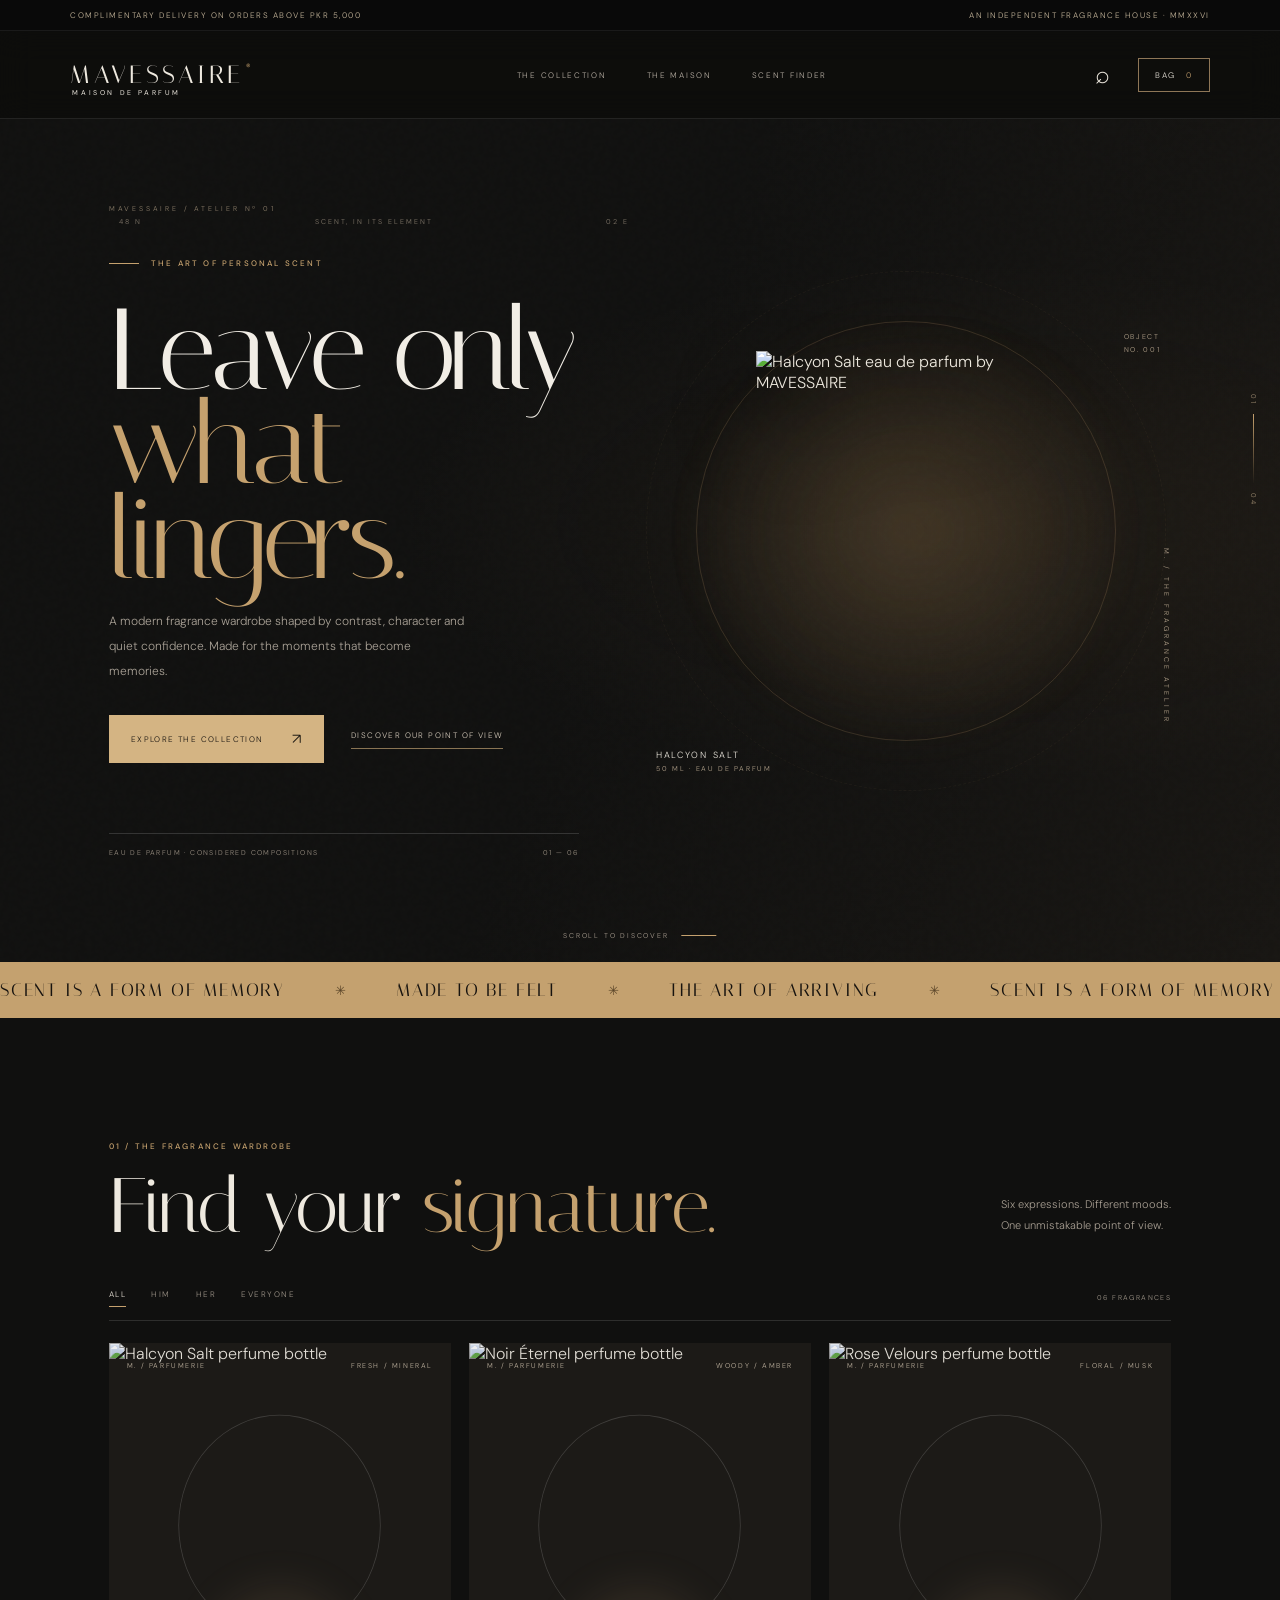
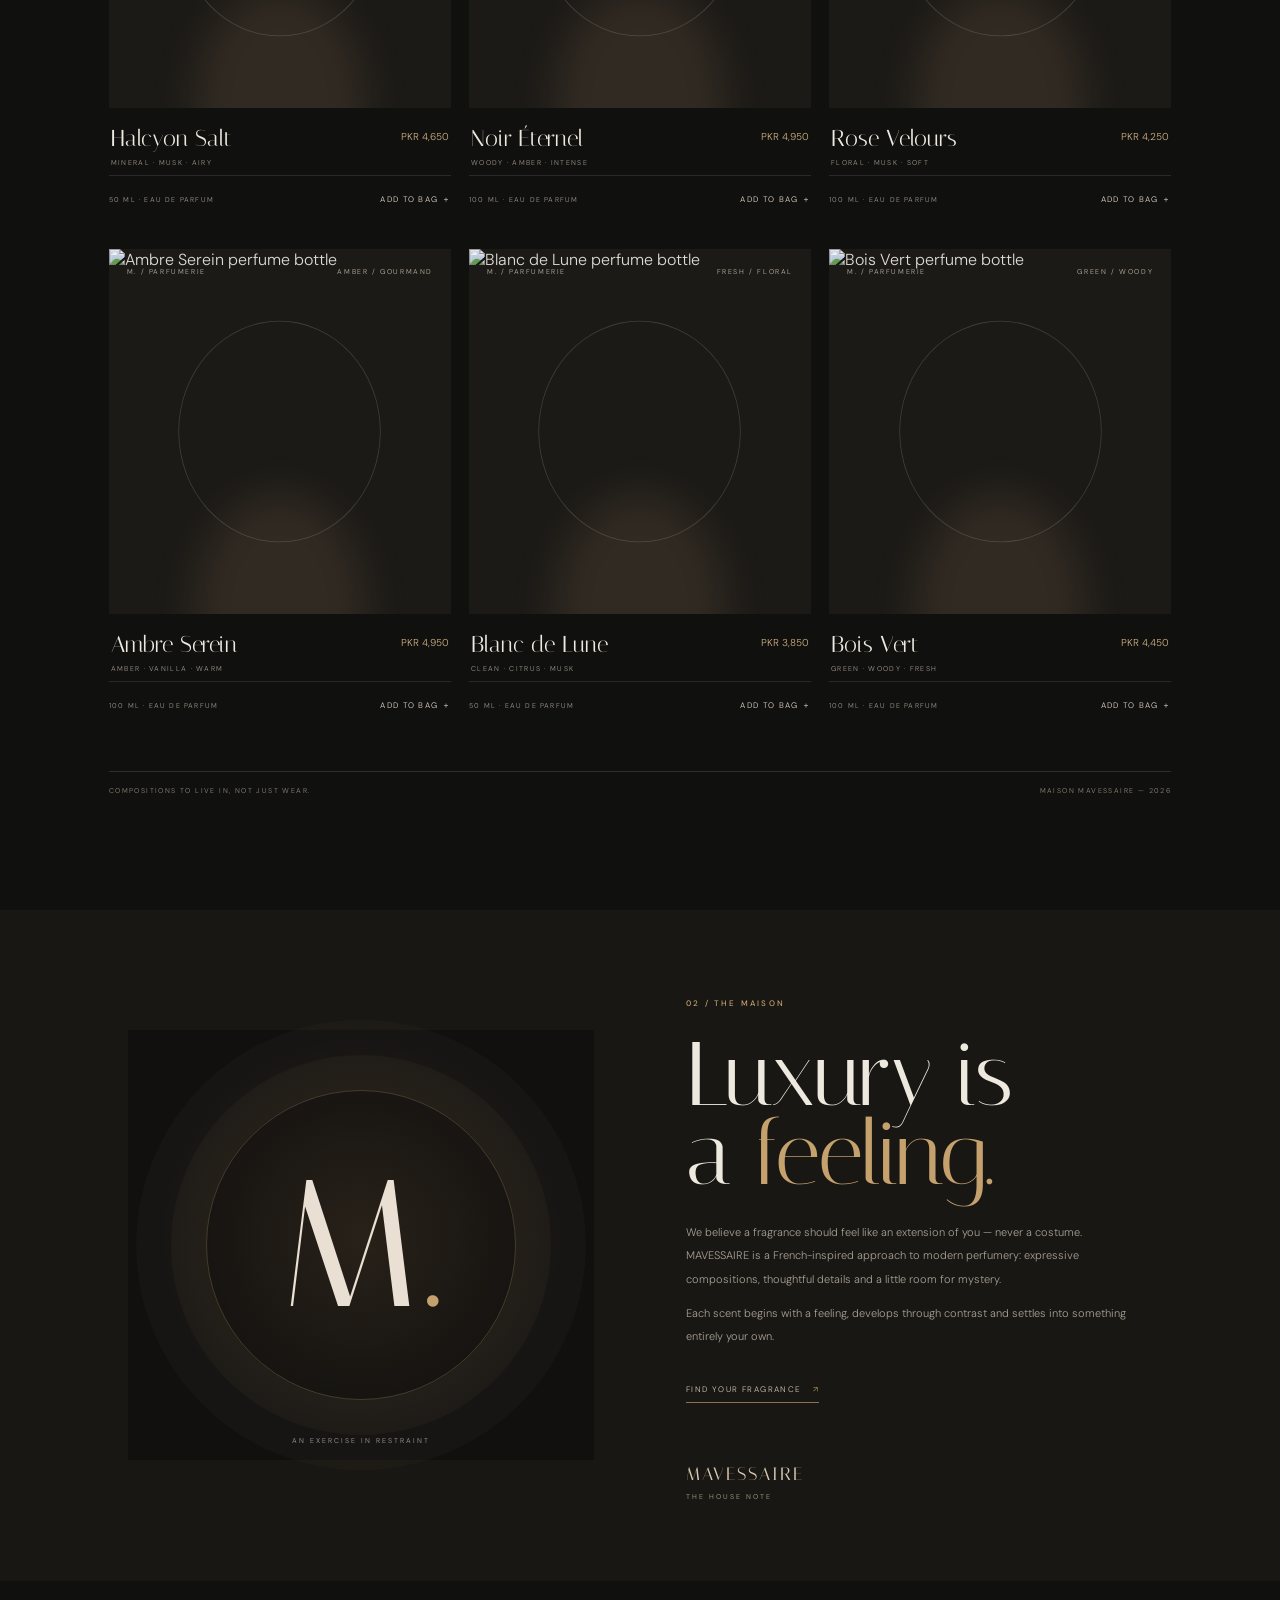
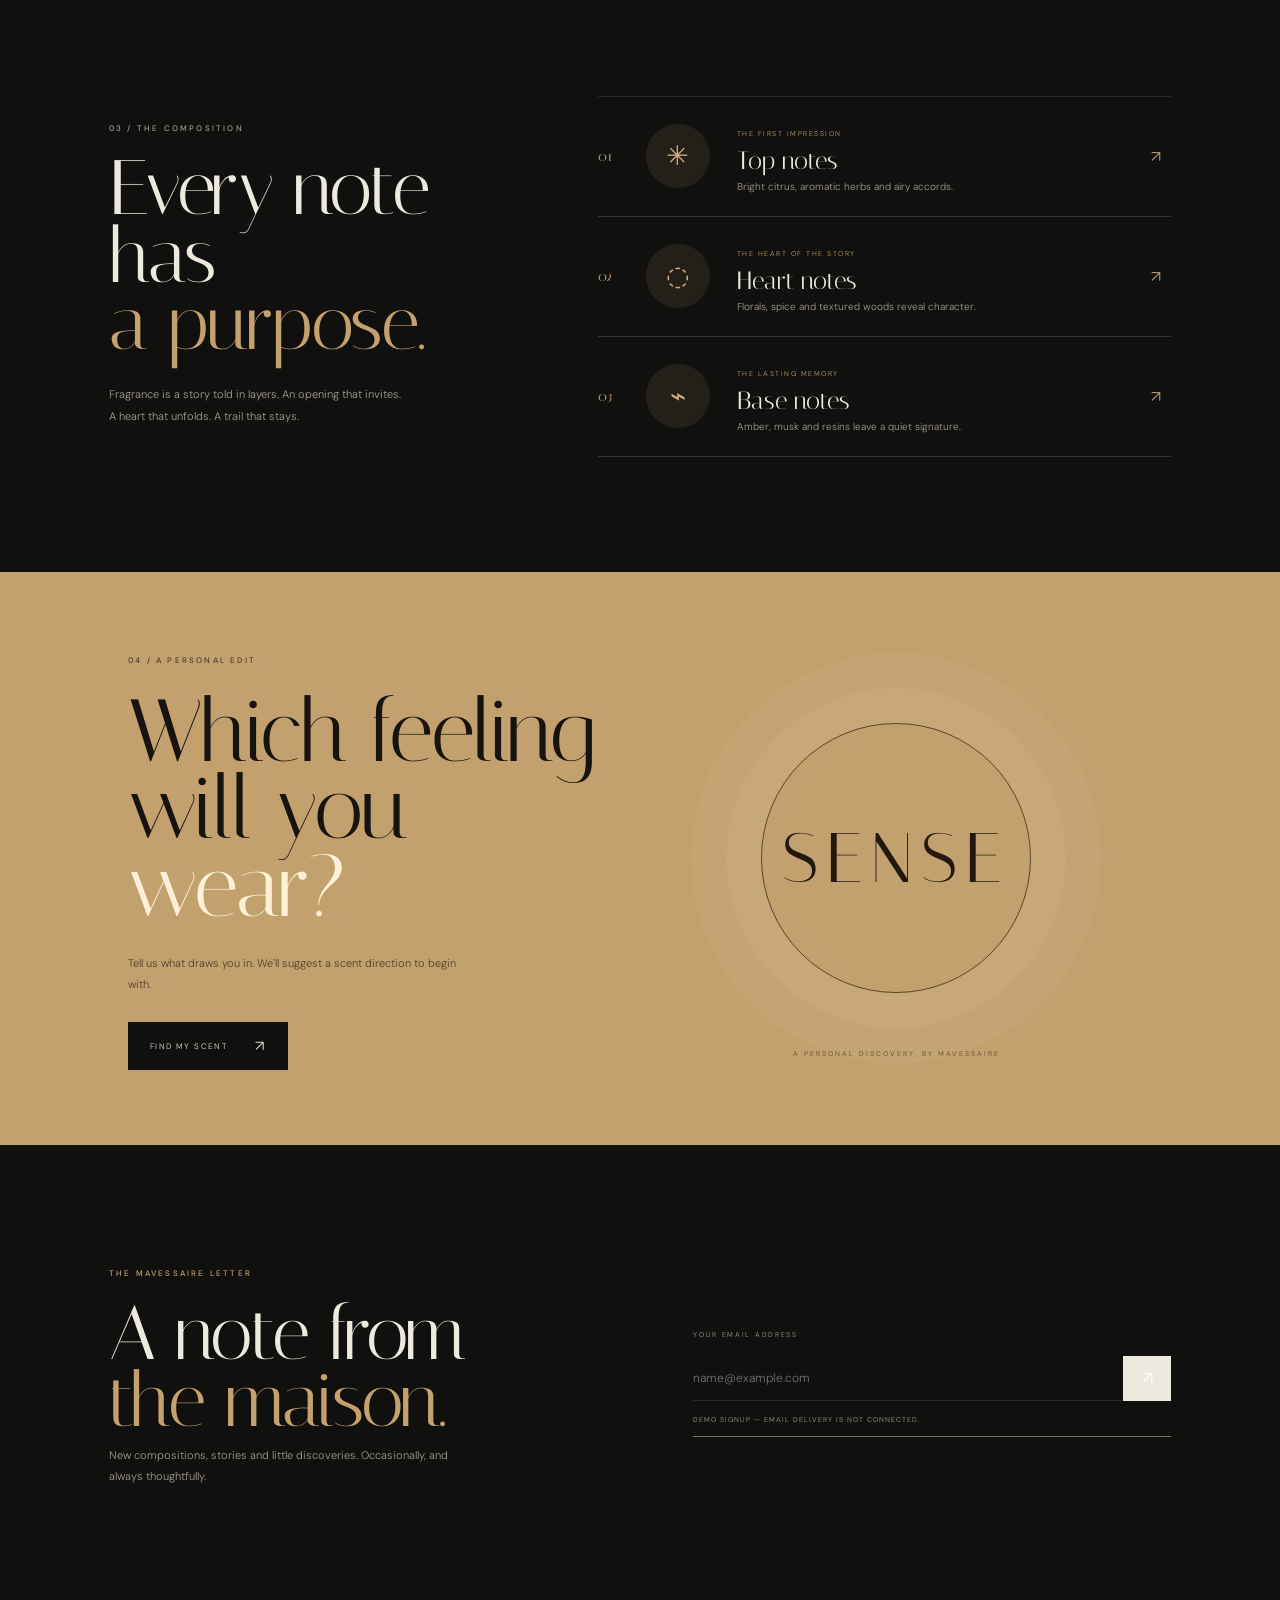
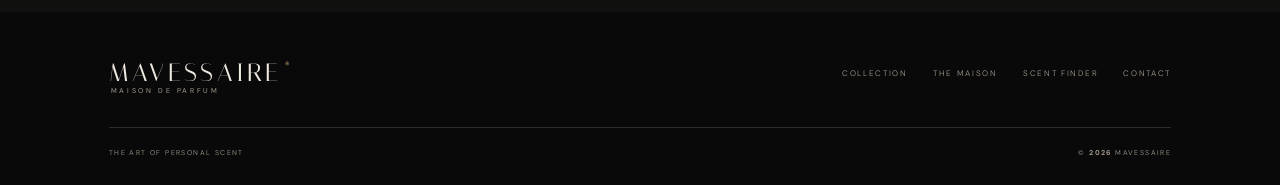
==== index.html @ c0b9ac4f "Add cinematic experience markers and scroll progress" ====
<!doctype html>
<html lang="en">
<head>
<meta charset="utf-8"><meta name="viewport" content="width=device-width,initial-scale=1">
<meta name="theme-color" content="#1c1b18"><meta name="description" content="MAVESSAIRE — an independent fragrance house. Discover a considered wardrobe of modern scents.">
<title>MAVESSAIRE — The Fragrance Atelier</title>
<link rel="preconnect" href="https://fonts.googleapis.com"><link rel="preconnect" href="https://fonts.gstatic.com" crossorigin>
<link href="https://fonts.googleapis.com/css2?family=DM+Sans:wght@300;400;500;600&family=Italiana&display=swap" rel="stylesheet">
<link rel="stylesheet" href="styles.css?v=9">
</head>
<body>
<div class="scroll-progress" id="scrollProgress"></div>
<div class="experience-rail" aria-hidden="true"><span>01</span><i></i><span>04</span></div>
<div class="announcement"><span>COMPLIMENTARY DELIVERY ON ORDERS ABOVE PKR 5,000</span><span>AN INDEPENDENT FRAGRANCE HOUSE · MMXXVI</span></div>
<header class="site-header" id="header">
<a class="brand" href="#home" aria-label="MAVESSAIRE home">MAVESSAIRE<span>®</span><small>MAISON DE PARFUM</small></a>
<nav class="main-nav" id="mainNav"><a href="#collection">THE COLLECTION</a><a href="#maison">THE MAISON</a><a href="#discovery">SCENT FINDER</a></nav>
<div class="header-actions"><button class="search-trigger" id="searchOpen" aria-label="Search">⌕</button><button class="bag-trigger" id="bagOpen">BAG <span id="bagCount">0</span></button><button class="mobile-menu" id="menuOpen" aria-label="Open menu">☰</button></div>
</header>
<main id="home">
<section class="hero">
<div class="hero-copy"><p class="hero-edition">MAVESSAIRE / ATELIER Nº 01</p>
<p class="kicker"><span class="kicker-line"></span> THE ART OF PERSONAL SCENT</p>
<h1>Leave only<br><em>what lingers.</em></h1>
<p class="hero-description">A modern fragrance wardrobe shaped by contrast, character and quiet confidence. Made for the moments that become memories.</p>
<div class="hero-ctas"><a class="button button-dark" href="#collection">EXPLORE THE COLLECTION <span>↗</span></a><a class="under-link" href="#maison">DISCOVER OUR POINT OF VIEW</a></div>
<div class="hero-coordinates"><span>48 N</span><span>SCENT, IN ITS ELEMENT</span><span>02 E</span></div><div class="hero-bottom"><span>EAU DE PARFUM · CONSIDERED COMPOSITIONS</span><span>01 — 06</span></div>
</div>
<div class="hero-stage" id="heroStage"><div class="hero-image-wash" aria-hidden="true"></div>
<div class="stage-circle circle-one"></div><div class="stage-circle circle-two"></div>
<div class="stage-note note-top">OBJECT<br>NO. 001</div>
<div class="hero-bottle"><img src="https://d2ol7oe51mr4n9.cloudfront.net/user_3M9iDY2BkTAJlFthKhaRFVF1B1y/5a08cad1-ef99-45c6-a795-24063fd9ad96.png" alt="Halcyon Salt eau de parfum by MAVESSAIRE" fetchpriority="high"></div>
<div class="stage-note note-bottom"><span>HALCYON SALT</span><span>50 ML · EAU DE PARFUM</span></div>
<div class="stage-index">M. / THE FRAGRANCE ATELIER</div>
</div>
<div class="hero-scroll"><span>SCROLL TO DISCOVER</span><i></i></div>
</section>
<section class="ticker" aria-label="Brand philosophy"><div class="ticker-track"><span>SCENT IS A FORM OF MEMORY</span><b>✳</b><span>MADE TO BE FELT</span><b>✳</b><span>THE ART OF ARRIVING</span><b>✳</b><span>SCENT IS A FORM OF MEMORY</span><b>✳</b><span>MADE TO BE FELT</span><b>✳</b><span>THE ART OF ARRIVING</span><b>✳</b></div></section>
<section class="collection section-wrap" id="collection">
<div class="section-heading reveal"><div><p class="eyebrow">01 / THE FRAGRANCE WARDROBE</p><h2>Find your <em>signature.</em></h2></div><p>Six expressions. Different moods.<br>One unmistakable point of view.</p></div>
<div class="collection-toolbar reveal"><div class="filters" role="group" aria-label="Filter fragrances"><button class="filter active" data-filter="all">ALL</button><button class="filter" data-filter="men">HIM</button><button class="filter" data-filter="women">HER</button><button class="filter" data-filter="unisex">EVERYONE</button></div><span id="resultCount">06 FRAGRANCES</span></div>
<div class="product-grid" id="products" aria-live="polite"></div>
<div class="collection-foot"><span>COMPOSITIONS TO LIVE IN, NOT JUST WEAR.</span><span>MAISON MAVESSAIRE — 2026</span></div>
</section>
<section class="maison" id="maison">
<div class="maison-visual reveal"><div class="maison-orbit"></div><div class="maison-monogram">M<span>.</span></div><div class="maison-caption">AN EXERCISE IN RESTRAINT</div></div>
<div class="maison-copy reveal"><p class="eyebrow">02 / THE MAISON</p><h2>Luxury is<br>a <em>feeling.</em></h2><p>We believe a fragrance should feel like an extension of you — never a costume. MAVESSAIRE is a French-inspired approach to modern perfumery: expressive compositions, thoughtful details and a little room for mystery.</p><p>Each scent begins with a feeling, develops through contrast and settles into something entirely your own.</p><a class="under-link light-link" href="#discovery">FIND YOUR FRAGRANCE <span>↗</span></a><div class="signature">MAVESSAIRE <small>THE HOUSE NOTE</small></div></div>
</section>
<section class="notes-section section-wrap">
<div class="notes-intro reveal"><p class="eyebrow">03 / THE COMPOSITION</p><h2>Every note has<br><em>a purpose.</em></h2><p>Fragrance is a story told in layers. An opening that invites. A heart that unfolds. A trail that stays.</p></div>
<div class="note-stack">
<article class="note-row reveal"><span class="note-number">01</span><div class="note-art note-art-top">✳</div><div><small>THE FIRST IMPRESSION</small><h3>Top notes</h3><p>Bright citrus, aromatic herbs and airy accords.</p></div><span class="note-arrow">↗</span></article>
<article class="note-row reveal"><span class="note-number">02</span><div class="note-art note-art-mid">◌</div><div><small>THE HEART OF THE STORY</small><h3>Heart notes</h3><p>Florals, spice and textured woods reveal character.</p></div><span class="note-arrow">↗</span></article>
<article class="note-row reveal"><span class="note-number">03</span><div class="note-art note-art-base">⌁</div><div><small>THE LASTING MEMORY</small><h3>Base notes</h3><p>Amber, musk and resins leave a quiet signature.</p></div><span class="note-arrow">↗</span></article>
</div>
</section>
<section class="discovery" id="discovery"><div class="discovery-inner reveal"><p class="eyebrow">04 / A PERSONAL EDIT</p><h2>Which feeling<br>will you <em>wear?</em></h2><p>Tell us what draws you in. We'll suggest a scent direction to begin with.</p><button class="button button-light" id="startQuiz">FIND MY SCENT <span>↗</span></button></div><div class="discovery-side"><span class="disc-word">SENSE</span><div class="disc-ring"></div><span class="disc-caption">A PERSONAL DISCOVERY, BY MAVESSAIRE</span></div></section>
<section class="newsletter section-wrap"><div><p class="eyebrow">THE MAVESSAIRE LETTER</p><h2>A note from<br><em>the maison.</em></h2><p>New compositions, stories and little discoveries. Occasionally, and always thoughtfully.</p></div><form id="newsletterForm" class="newsletter-form"><label for="newsletterEmail">YOUR EMAIL ADDRESS</label><div class="newsletter-input"><input id="newsletterEmail" type="email" placeholder="name@example.com" required><button type="submit" aria-label="Subscribe">↗</button></div><small>DEMO SIGNUP — EMAIL DELIVERY IS NOT CONNECTED.</small></form></section>
</main>
<footer class="footer"><a class="brand footer-brand" href="#home">MAVESSAIRE<span>®</span><small>MAISON DE PARFUM</small></a><div class="footer-links"><a href="#collection">COLLECTION</a><a href="#maison">THE MAISON</a><a href="#discovery">SCENT FINDER</a><a href="mailto:bonjour@mavessaire.com">CONTACT</a></div><div class="footer-meta"><span>THE ART OF PERSONAL SCENT</span><span>© <b id="year"></b> MAVESSAIRE</span></div></footer>
<div class="overlay" id="overlay"></div>
<aside class="cart-drawer" id="cartDrawer" aria-label="Shopping bag" aria-hidden="true"><div class="drawer-head"><div><p class="eyebrow">YOUR SELECTION</p><h2>Your bag <span id="drawerCount">0</span></h2></div><button class="close-btn" id="bagClose" aria-label="Close bag">×</button></div><div class="cart-items" id="cartItems"></div><div class="drawer-bottom"><p id="shippingMessage">Complimentary delivery above PKR 5,000</p><div class="subtotal"><span>SUBTOTAL</span><strong id="cartSubtotal">PKR 0</strong></div><div class="subtotal shipping-row"><span>DELIVERY</span><strong id="cartShipping">—</strong></div><button class="button button-dark full-button" id="checkoutOpen">CONTINUE TO CHECKOUT <span>↗</span></button><small>DEMO STOREFRONT · NO PAYMENT IS PROCESSED</small></div></aside>
<div class="modal" id="checkoutModal" role="dialog" aria-modal="true" aria-labelledby="checkoutTitle"><div class="modal-card checkout-card"><button class="close-btn modal-x" id="checkoutClose" aria-label="Close checkout">×</button><p class="eyebrow">THE FINAL DETAIL</p><h2 id="checkoutTitle">Make it <em>yours.</em></h2><form id="checkoutForm"><div class="form-grid"><label>FULL NAME<input name="name" autocomplete="name" required placeholder="Your full name"></label><label>PHONE NUMBER<input name="phone" autocomplete="tel" required type="tel" placeholder="03XX XXXXXXX"></label><label class="wide">EMAIL ADDRESS<input name="email" autocomplete="email" type="email" placeholder="you@example.com"></label><label class="wide">DELIVERY ADDRESS<textarea name="address" autocomplete="street-address" required placeholder="House, street, area and city"></textarea></label></div><p class="eyebrow payment-heading">PAYMENT METHOD</p><label class="payment-choice"><input type="radio" name="payment" value="Cash on Delivery" checked><span><b>Cash on Delivery</b><small>Pay when your order arrives.</small></span></label><label class="payment-choice"><input type="radio" name="payment" value="Bank Transfer"><span><b>Bank Transfer</b><small>Bank instructions will be provided by the store owner.</small></span></label><div class="checkout-summary"><span>ORDER TOTAL · INCLUDING DELIVERY</span><strong id="checkoutTotal">PKR 0</strong></div><button class="button button-dark full-button" type="submit">PLACE DEMO ORDER <span>↗</span></button><small class="demo-warning">DEMO ONLY: this order is saved in this browser. It is not sent to MAVESSAIRE and no payment is collected.</small></form></div></div>
<div class="modal" id="productModal" role="dialog" aria-modal="true" aria-labelledby="productModalTitle"><div class="modal-card product-modal-card"><button class="close-btn modal-x" id="productClose" aria-label="Close product">×</button><div id="productDetail"></div></div></div>
<div class="modal" id="quizModal" role="dialog" aria-modal="true"><div class="modal-card quiz-card" id="quizContent"></div></div>
<div class="modal search-modal" id="searchModal" role="dialog" aria-modal="true" aria-label="Search fragrances"><div class="modal-card search-card"><button class="close-btn modal-x" id="searchClose" aria-label="Close search">×</button><p class="eyebrow">THE FRAGRANCE INDEX</p><h2>Find a <em>note.</em></h2><input id="searchInput" type="search" placeholder="Try amber, rose, musk..." autocomplete="off"><div id="searchResults"></div></div></div>
<div class="toast" id="toast" role="status" aria-live="polite"></div>
<script src="app.js?v=9" defer></script>
</body></html>
---- styles.css ----
*{box-sizing:border-box}html{scroll-behavior:smooth;scroll-padding-top:100px}body{margin:0;background:#f2eee6;color:#24221e;font-family:'DM Sans',sans-serif;font-weight:300;overflow-x:hidden}body.locked{overflow:hidden}a{color:inherit;text-decoration:none}button,input,textarea{font:inherit}button{cursor:pointer;color:inherit}::selection{background:#b18a5c;color:#fff}:root{--paper:#f2eee6;--paper2:#e8e1d5;--ink:#24221e;--muted:#817a70;--gold:#a47d50;--gold-light:#c3a77f;--line:#29251f20;--dark:#1c1b18;--serif:'Italiana',Georgia,serif;--sans:'DM Sans',sans-serif;--ease:cubic-bezier(.2,.75,.25,1)}.announcement{height:31px;background:#24221e;color:#e8dfd0;display:flex;align-items:center;justify-content:space-between;padding:0 5.5%;font-size:8px;letter-spacing:1.5px}.site-header{height:88px;padding:0 5.5%;display:flex;align-items:center;justify-content:space-between;border-bottom:1px solid var(--line);position:sticky;top:0;z-index:40;background:#f2eee6eb;backdrop-filter:blur(16px);transition:height .35s}.site-header.scrolled{height:70px}.brand{font:25px var(--serif);letter-spacing:3.3px;display:flex;align-items:flex-start;position:relative}.brand>span{font:9px var(--sans);margin:1px 0 0 3px;color:var(--gold)}.brand small{position:absolute;left:2px;top:28px;font:7px var(--sans);letter-spacing:2.6px;color:#82796c}.main-nav{display:flex;gap:40px}.main-nav a,.footer-links a{font-size:8px;letter-spacing:1.7px;color:#625c53;transition:color .25s}.main-nav a:hover,.footer-links a:hover{color:var(--gold)}.header-actions{display:flex;align-items:center;gap:22px}.search-trigger,.mobile-menu{border:0;background:none;font-size:25px}.bag-trigger{border:1px solid #8f795d;background:transparent;padding:11px 16px;font-size:8px;letter-spacing:1.5px}.bag-trigger span{color:var(--gold);margin-left:7px}.mobile-menu{display:none}.hero{min-height:690px;display:grid;grid-template-columns:1fr 1fr;align-items:center;padding:55px 8.5% 75px;position:relative;overflow:hidden}.hero-copy{position:relative;z-index:2;padding:30px 0}.kicker,.eyebrow{font-size:8px;letter-spacing:2.2px;color:var(--gold);font-weight:500}.kicker{display:flex;align-items:center;gap:12px}.kicker-line{width:30px;height:1px;background:var(--gold)}.hero h1,.section-heading h2,.maison-copy h2,.notes-intro h2,.discovery h2,.newsletter h2{font:clamp(68px,8vw,112px)/.88 var(--serif);font-weight:400;letter-spacing:-2px;margin:35px 0 23px}.hero h1 em,.section-heading h2 em,.maison-copy h2 em,.notes-intro h2 em,.discovery h2 em,.newsletter h2 em,.checkout-card h2 em,.product-modal-card h2 em,.quiz-card h2 em,.search-card h2 em{font-style:normal;color:var(--gold)}.hero-description{max-width:390px;color:#777066;font-size:12px;line-height:2.05}.hero-ctas{display:flex;align-items:center;gap:27px;flex-wrap:wrap;margin-top:32px}.button{height:48px;padding:0 21px;display:inline-flex;align-items:center;justify-content:center;gap:28px;font-size:8px;letter-spacing:1.4px;border:1px solid transparent;transition:transform .35s var(--ease),background .35s,color .35s}.button:hover{transform:translateY(-3px)}.button span{font-size:15px}.button-dark{background:var(--ink);color:#f4eee4}.button-dark:hover{background:var(--gold);color:#1e1b17}.button-light{background:#e9ddc8;color:#201c17}.under-link{font-size:8px;letter-spacing:1.4px;border-bottom:1px solid #9e8c73;padding-bottom:8px}.under-link span{color:var(--gold);margin-left:8px}.hero-bottom{display:flex;justify-content:space-between;max-width:470px;border-top:1px solid var(--line);padding-top:14px;margin-top:70px;color:#8c8478;font-size:7px;letter-spacing:1.4px}.hero-stage{height:560px;position:relative;display:grid;place-items:center;isolation:isolate}.stage-circle{position:absolute;border:1px solid #a88c6828;border-radius:50%;aspect-ratio:1}.circle-one{width:420px;animation:rotate 48s linear infinite}.circle-two{width:520px;border-style:dashed;opacity:.45;animation:rotate 70s linear infinite reverse}.hero-stage:before{content:"";position:absolute;width:400px;height:400px;border-radius:50%;background:radial-gradient(circle,#c4a47a36,transparent 69%);filter:blur(14px)}.hero-bottle{height:360px;width:min(76%,300px);position:relative;z-index:2;display:grid;place-items:center;animation:float 6s ease-in-out infinite}.hero-bottle img{height:100%;width:100%;object-fit:contain;filter:drop-shadow(0 28px 28px #4b3c2b30);transition:transform 1s var(--ease)}.hero-stage:hover .hero-bottle img{transform:translateY(-9px) scale(1.025)}.stage-note{position:absolute;z-index:3;font-size:7px;letter-spacing:1.7px;line-height:1.8;color:#776d60}.note-top{right:2%;top:15%}.note-bottom{left:3%;bottom:7%;display:flex;flex-direction:column}.note-bottom span:first-child{color:var(--ink);font-size:9px}.stage-index{position:absolute;right:0;bottom:16%;writing-mode:vertical-rl;font-size:7px;letter-spacing:2px;color:#9a8c79}.hero-scroll{position:absolute;bottom:22px;left:50%;transform:translateX(-50%);display:flex;align-items:center;gap:13px;color:#82796e;font-size:7px;letter-spacing:1.8px}.hero-scroll i{width:35px;height:1px;background:var(--gold);animation:scrollPulse 1.8s ease-in-out infinite}.ticker{background:#dcd3c5;overflow:hidden;white-space:nowrap;padding:17px 0}.ticker-track{display:flex;align-items:center;justify-content:space-around;gap:50px;min-width:max-content;animation:ticker 32s linear infinite}.ticker span{font:18px var(--serif);letter-spacing:1.8px;color:#554d42}.ticker b{font-size:13px;color:var(--gold);font-weight:400}.section-wrap{padding:115px 8.5%}.section-heading{display:flex;justify-content:space-between;align-items:end;gap:25px}.section-heading h2,.notes-intro h2,.newsletter h2{font-size:clamp(48px,6vw,78px);margin:22px 0 0}.section-heading>p{font-size:11px;line-height:1.9;color:var(--muted);margin-bottom:5px}.collection-toolbar{display:flex;align-items:center;justify-content:space-between;margin:48px 0 22px;padding-bottom:13px;border-bottom:1px solid var(--line)}.filters{display:flex;gap:25px}.filter{border:0;background:none;padding:0 0 7px;font-size:8px;letter-spacing:1.5px;color:#8a8175;border-bottom:1px solid transparent}.filter.active{color:var(--ink);border-color:var(--gold)}#resultCount{font-size:7px;letter-spacing:1.4px;color:#8a8175}.product-grid{display:grid;grid-template-columns:repeat(3,minmax(0,1fr));gap:36px 18px}.product-card{min-width:0;position:relative}.product-art{height:365px;position:relative;display:grid;place-items:center;overflow:hidden;background:#e7e0d4;cursor:pointer}.product-art:before{content:"";position:absolute;inset:12% 13%;border:1px solid #ffffff75;border-radius:50%;transform:scale(.8);transition:transform .9s var(--ease)}.product-card:hover .product-art:before{transform:scale(1.1)}.product-art:after{content:"";position:absolute;width:170px;height:230px;bottom:-110px;border-radius:50%;background:#8e77571c;filter:blur(20px)}.product-label,.product-tag{position:absolute;z-index:2;top:18px;font-size:7px;letter-spacing:1.6px;color:#7c7265}.product-label{left:18px}.product-tag{right:18px;color:var(--gold)}.bottle-illustration{height:205px;width:130px;position:relative;z-index:1;border:1px solid #ffffffb5;border-radius:17px 17px 24px 24px;background:linear-gradient(90deg,#ffffff55,#ffffff08 18%,#ffffff88 47%,#ffffff20 72%,#ffffff77),var(--liquid,#c6a88b);box-shadow:inset 0 0 14px #ffffffa8,0 23px 30px #62513c25;transition:transform .8s var(--ease)}.product-card:hover .bottle-illustration{transform:translateY(-9px) rotate(-2deg)}.bottle-illustration:before{content:"";position:absolute;left:35px;top:-65px;width:58px;height:66px;border:1px solid #ffffffa6;border-radius:7px 7px 2px 2px;background:linear-gradient(90deg,#b7a48a,#f7f0df 35%,#8b7558 60%,#e8d5b5);box-shadow:inset 0 0 7px #fff}.bottle-illustration:after{content:"MAVESSAIRE";white-space:pre;position:absolute;left:12px;right:12px;top:75px;height:70px;display:grid;place-items:center;text-align:center;padding-top:10px;background:#f2eee6;color:#29241e;font:10px var(--serif);letter-spacing:1px;box-shadow:0 2px 8px #4a40321a}.tone-amber{--liquid:#b98d58}.tone-rose{--liquid:#cda59b}.tone-noir{--liquid:#71635a}.tone-clear{--liquid:#c5c0b2}.tone-green{--liquid:#9ba18a}.tone-violet{--liquid:#a59aaa}.product-info{display:flex;justify-content:space-between;gap:12px;padding:17px 2px 8px;cursor:pointer}.product-info h3{font:23px var(--serif);margin:0 0 6px}.product-info p{font-size:7px;letter-spacing:1.3px;color:#8b8276;margin:0}.product-price{font-size:10px;white-space:nowrap;padding-top:5px}.product-actions{display:flex;align-items:center;justify-content:space-between;border-top:1px solid var(--line);padding-top:10px}.product-actions small{font-size:7px;letter-spacing:1.2px;color:#8a8175}.add-button{border:0;background:none;padding:8px 0;font-size:8px;letter-spacing:1.3px;color:#5e503e}.add-button:hover{color:var(--gold)}.collection-foot{display:flex;justify-content:space-between;margin-top:52px;padding-top:14px;border-top:1px solid var(--line);font-size:7px;letter-spacing:1.4px;color:#8b8276}.maison{background:#22211d;color:#f0eade;display:grid;grid-template-columns:1fr 1fr;min-height:620px;padding:80px 10%;gap:9%;align-items:center;overflow:hidden}.maison-visual{height:430px;position:relative;display:grid;place-items:center;background:radial-gradient(ellipse,#7b654433,transparent 62%)}.maison-orbit{width:310px;height:310px;border:1px solid #c3a77f65;border-radius:50%;box-shadow:0 0 0 35px #c3a77f0a,0 0 0 70px #c3a77f08;animation:rotate 55s linear infinite}.maison-monogram{position:absolute;font:180px var(--serif);color:#e9dfce}.maison-monogram span{color:var(--gold-light)}.maison-caption{position:absolute;bottom:15px;font-size:7px;letter-spacing:2px;color:#a99d8b}.maison-copy h2{font-size:clamp(60px,7vw,92px);margin:28px 0}.maison-copy>p:not(.eyebrow){font-size:11px;line-height:2.1;color:#b9b1a4;max-width:440px}.light-link{display:inline-block;color:#e8dfd0;margin-top:25px;border-color:#8f7858}.signature{margin-top:60px;font:18px var(--serif);letter-spacing:2px;color:#d6c6ad}.signature small{display:block;font:7px var(--sans);letter-spacing:2px;color:#998d7b;margin-top:7px}.notes-section{display:grid;grid-template-columns:.8fr 1.2fr;gap:10%;align-items:center}.notes-intro>p:last-child{max-width:300px;color:var(--muted);font-size:11px;line-height:2;margin-top:25px}.note-stack{border-top:1px solid var(--line)}.note-row{display:grid;grid-template-columns:32px 75px 1fr 20px;align-items:center;gap:16px;padding:23px 0;border-bottom:1px solid var(--line)}.note-number{font:14px var(--serif);color:var(--gold)}.note-art{width:64px;height:64px;border-radius:50%;display:grid;place-items:center;font:27px var(--serif);background:#e6ddd0;color:#9a7952}.note-art-mid{background:#e2d9d2;color:#8b7064}.note-art-base{background:#dcd8cb;color:#77735b}.note-row small{font-size:7px;letter-spacing:1.5px;color:#9b8a72}.note-row h3{font:25px var(--serif);margin:5px 0}.note-row p{font-size:10px;color:var(--muted);margin:0}.note-arrow{color:var(--gold)}.discovery{min-height:490px;background:#a58a6b;color:#f5eee3;display:grid;grid-template-columns:1fr 1fr;padding:75px 10%;overflow:hidden}.discovery-inner{align-self:center;position:relative;z-index:2}.discovery .eyebrow{color:#f0ddbd}.discovery h2{font-size:clamp(60px,7vw,88px);margin:28px 0}.discovery h2 em{color:#e7d5b8}.discovery-inner>p:not(.eyebrow){font-size:11px;color:#f0e5d5;line-height:1.9;max-width:330px;margin-bottom:27px}.discovery-side{position:relative;display:grid;place-items:center;min-height:340px}.disc-ring{width:270px;height:270px;border:1px solid #f4e7d0a1;border-radius:50%;box-shadow:0 0 0 35px #f4e7d00c,0 0 0 70px #f4e7d00a;animation:rotate 45s linear infinite}.disc-word{position:absolute;font:70px var(--serif);letter-spacing:8px;color:#f5ead9}.disc-caption{position:absolute;bottom:12px;font-size:7px;letter-spacing:2px;color:#f0e0c9}.newsletter{display:grid;grid-template-columns:1fr 1fr;gap:10%;align-items:center}.newsletter h2{font-size:clamp(52px,6vw,76px)}.newsletter>div>p:last-child{max-width:360px;color:var(--muted);font-size:11px;line-height:1.9}.newsletter-form{border-bottom:1px solid #82735e;padding-bottom:12px}.newsletter-form label{font-size:7px;letter-spacing:1.7px;color:#887d6e}.newsletter-input{display:flex;margin-top:14px}.newsletter-input input{flex:1;min-width:0;border:0;border-bottom:1px solid var(--line);background:transparent;padding:14px 0;outline:none;font-size:12px}.newsletter-input button{width:48px;border:0;background:var(--ink);color:#fff;font-size:18px}.newsletter-form>small{display:block;margin-top:14px;font-size:7px;letter-spacing:1px;color:#9b9184}.footer{background:#22211d;color:#e8dfd0;padding:46px 8.5% 28px;display:grid;grid-template-columns:1fr 1fr;gap:40px}.footer-brand{color:#f1e8d9}.footer-links{display:flex;justify-content:flex-end;gap:25px;align-items:center;flex-wrap:wrap}.footer-links a{color:#c4b9a8}.footer-meta{grid-column:1/-1;display:flex;justify-content:space-between;border-top:1px solid #ffffff24;padding-top:20px;font-size:7px;letter-spacing:1.4px;color:#a69a88}.overlay{position:fixed;inset:0;background:#1a1712a8;z-index:70;opacity:0;visibility:hidden;transition:.35s}.overlay.open{opacity:1;visibility:visible}.cart-drawer{position:fixed;z-index:71;right:0;top:0;height:100dvh;width:min(460px,100%);background:var(--paper);transform:translateX(102%);transition:transform .55s var(--ease);padding:35px;display:flex;flex-direction:column}.cart-drawer.open{transform:translateX(0)}.drawer-head{display:flex;justify-content:space-between;align-items:center;border-bottom:1px solid var(--line);padding-bottom:22px}.drawer-head h2{font:32px var(--serif);margin:7px 0}.drawer-head h2 span{font:10px var(--sans);color:var(--gold)}.close-btn{border:0;background:none;font-size:29px;color:var(--ink)}.cart-items{flex:1;overflow:auto}.empty-cart{padding:55px 0;text-align:center;font:24px var(--serif);color:#8a8073}.cart-line{display:grid;grid-template-columns:72px 1fr auto;gap:15px;padding:18px 0;border-bottom:1px solid var(--line)}.cart-mini-art{height:82px;background:#e4dbce;display:grid;place-items:center}.cart-mini-art .bottle-illustration{transform:scale(.35);transform-origin:center}.cart-line h4{font:19px var(--serif);margin:3px 0 5px}.cart-line p{font-size:8px;color:var(--muted);margin:0}.quantity{display:flex;align-items:center;gap:12px;margin-top:12px;font-size:10px}.quantity button{border:1px solid var(--line);background:none;width:22px;height:22px}.remove-line{border:0;background:none;color:#927c60;font-size:7px;letter-spacing:1px;align-self:start}.drawer-bottom{border-top:1px solid var(--line);padding-top:17px}.drawer-bottom>p{font-size:9px;color:#877967}.subtotal{display:flex;justify-content:space-between;margin:15px 0;font-size:9px;letter-spacing:1px}.subtotal strong{font-size:12px}.shipping-row{color:#81796e}.full-button{width:100%;margin:14px 0}.drawer-bottom>small{font-size:7px;color:#9b9184;letter-spacing:1px}.modal{position:fixed;inset:0;z-index:90;background:#1a1712b5;display:grid;place-items:center;padding:20px;opacity:0;visibility:hidden;transition:.3s}.modal.open{opacity:1;visibility:visible}.modal-card{position:relative;width:min(610px,100%);max-height:90dvh;overflow:auto;background:var(--paper);padding:42px}.modal-x{position:absolute;right:22px;top:17px}.checkout-card h2,.product-modal-card h2,.quiz-card h2,.search-card h2{font:48px var(--serif);margin:16px 0 25px}.form-grid{display:grid;grid-template-columns:1fr 1fr;gap:16px}.form-grid label{font-size:7px;letter-spacing:1.2px;color:#887c6c}.form-grid .wide{grid-column:1/-1}.form-grid input,.form-grid textarea{display:block;width:100%;border:0;border-bottom:1px solid #cfc5b6;background:transparent;padding:11px 0 9px;outline:none;font-size:11px;color:var(--ink)}.form-grid textarea{min-height:65px;resize:vertical}.payment-heading{margin:27px 0 13px}.payment-choice{display:flex;gap:12px;align-items:center;padding:12px;border:1px solid var(--line);margin:8px 0;cursor:pointer}.payment-choice input{accent-color:var(--gold)}.payment-choice b,.payment-choice small{display:block}.payment-choice b{font-size:10px}.payment-choice small{font-size:8px;color:var(--muted);margin-top:4px}.checkout-summary{display:flex;justify-content:space-between;border-top:1px solid var(--line);margin-top:20px;padding-top:17px;font-size:8px;letter-spacing:1px}.checkout-summary strong{font-size:14px}.demo-warning{display:block;font-size:8px;line-height:1.7;color:#8e7962;margin-top:12px}.product-modal-card{width:min(720px,100%)}.product-detail-layout{display:grid;grid-template-columns:.8fr 1fr;gap:28px;align-items:center}.detail-art{height:320px;background:#e5ddd0;display:grid;place-items:center}.detail-art .bottle-illustration{transform:scale(1.12)}.product-detail-layout h2{margin:13px 0}.product-detail-layout p{font-size:10px;line-height:1.9;color:var(--muted)}.detail-notes{display:flex;gap:7px;flex-wrap:wrap;margin:17px 0}.detail-notes span{border:1px solid var(--line);padding:7px 9px;font-size:8px;color:#716656}.detail-price{font-size:14px;margin:20px 0}.quiz-card{width:min(520px,100%)}.quiz-options{display:grid;gap:10px}.quiz-option{padding:15px;border:1px solid var(--line);background:transparent;text-align:left;font-size:10px;transition:.25s}.quiz-option:hover{border-color:var(--gold);background:#e9e0d3}.quiz-card>p:not(.eyebrow){font-size:11px;line-height:1.9;color:var(--muted)}.search-card input{width:100%;border:0;border-bottom:1px solid #a99a84;background:transparent;padding:16px 0;font-size:16px;outline:none}.search-result{display:flex;justify-content:space-between;padding:13px 0;border-bottom:1px solid var(--line);font-size:11px}.search-result small{color:var(--muted)}.toast{position:fixed;z-index:120;bottom:25px;left:50%;transform:translate(-50%,20px);background:#24221e;color:#f3ebde;padding:13px 19px;font-size:8px;letter-spacing:1px;opacity:0;visibility:hidden;transition:.3s}.toast.show{opacity:1;visibility:visible;transform:translate(-50%,0)}.reveal{opacity:0;transform:translateY(22px);transition:opacity .8s ease,transform .8s var(--ease)}.reveal.visible{opacity:1;transform:translateY(0)}@keyframes rotate{to{transform:rotate(360deg)}}@keyframes float{0%,100%{transform:translateY(0)}50%{transform:translateY(-11px)}}@keyframes ticker{to{transform:translateX(-50%)}}@keyframes scrollPulse{50%{transform:translateX(8px);opacity:.4}}@media(max-width:900px){.hero{padding-left:6%;padding-right:6%}.hero-stage{height:470px}.hero-bottle{height:420px}.circle-one{width:340px}.circle-two{width:430px}.product-art{height:310px}.maison{padding:70px 7%;gap:5%}.section-wrap{padding:90px 7%}.main-nav{gap:22px}}@media(max-width:680px){.announcement{justify-content:center;font-size:7px}.announcement span:last-child{display:none}.site-header{height:72px;padding:0 5%}.brand{font-size:21px}.main-nav{display:none;position:absolute;top:72px;left:0;right:0;padding:25px;background:var(--paper);border-bottom:1px solid var(--line);flex-direction:column;gap:22px}.main-nav.mobile-open{display:flex}.mobile-menu{display:block}.header-actions{gap:12px}.search-trigger{font-size:22px}.bag-trigger{padding:9px 11px}.hero{grid-template-columns:1fr;padding:48px 7% 65px;min-height:auto}.hero-copy{padding:20px 0 0}.hero h1{font-size:clamp(66px,17vw,94px);margin:27px 0 18px}.hero-description{font-size:11px}.hero-stage{height:430px;margin-top:15px}.hero-bottle{height:400px;width:90%}.circle-one{width:300px}.circle-two{width:370px}.stage-index{right:2%}.hero-bottom{margin-top:42px}.hero-scroll{bottom:15px}.ticker{padding:13px 0}.ticker span{font-size:15px}.section-wrap{padding:75px 7%}.section-heading{display:block}.section-heading h2,.notes-intro h2{font-size:58px}.section-heading>p{margin-top:16px}.collection-toolbar{margin-top:34px}.filters{gap:17px}.filter{font-size:7px}.product-grid{grid-template-columns:repeat(2,minmax(0,1fr));gap:26px 12px}.product-art{height:245px}.bottle-illustration{transform:scale(.78)}.product-card:hover .bottle-illustration{transform:scale(.78) translateY(-7px)}.product-info{display:block}.product-info h3{font-size:20px}.product-price{display:block;padding-top:8px}.product-actions small{font-size:6px}.collection-foot{font-size:6px;gap:12px}.maison{grid-template-columns:1fr;padding:65px 8%;gap:35px}.maison-visual{height:300px;order:2}.maison-orbit{width:220px;height:220px}.maison-monogram{font-size:135px}.maison-copy h2{font-size:68px}.notes-section{grid-template-columns:1fr;gap:35px}.note-row{grid-template-columns:23px 58px 1fr 12px;gap:10px}.note-art{width:52px;height:52px}.note-row h3{font-size:22px}.note-row p{font-size:9px}.discovery{grid-template-columns:1fr;padding:65px 8%}.discovery h2{font-size:65px}.discovery-side{min-height:230px}.disc-ring{width:185px;height:185px}.disc-word{font-size:50px}.newsletter{grid-template-columns:1fr;gap:30px}.newsletter h2{font-size:60px}.footer{grid-template-columns:1fr;padding:40px 7% 24px}.footer-links{justify-content:flex-start;gap:18px}.footer-meta{font-size:6px}.modal-card{padding:35px 23px 25px}.checkout-card h2,.product-modal-card h2,.quiz-card h2,.search-card h2{font-size:40px}.product-detail-layout{grid-template-columns:1fr}.detail-art{height:230px}.detail-art .bottle-illustration{transform:scale(.85)}.cart-drawer{padding:26px 22px}}@media(prefers-reduced-motion:reduce){*,*:before,*:after{scroll-behavior:auto!important;animation-duration:.01ms!important;animation-iteration-count:1!important;transition-duration:.01ms!important}.reveal{opacity:1;transform:none}}
/* v8 photographic catalogue and compact floating hero */
.hero-stage{min-height:500px}
.hero-bottle{max-height:360px}
.product-art{background:var(--art-bg,#e7e0d4)}
.product-photo{position:relative;z-index:1;width:100%;height:100%;object-fit:cover;mix-blend-mode:multiply;transition:transform .9s cubic-bezier(.2,.75,.25,1),filter .9s;filter:saturate(.78) contrast(1.02)}
.product-card:hover .product-photo{transform:scale(1.075);filter:saturate(.98) contrast(1.04)}
.product-art:before,.product-art:after{pointer-events:none}
.detail-art{min-height:390px;display:grid;place-items:center;background:#e7e0d4;overflow:hidden}
.detail-photo{width:100%;height:390px;object-fit:cover;mix-blend-mode:multiply}
@media(max-width:700px){.hero-bottle{height:300px;width:min(72%,250px)}.hero-stage{min-height:390px}.product-art{height:300px}}

:root{--paper:#10100f;--paper2:#191815;--ink:#eee9df;--muted:#aaa297;--gold:#c5a16e;--gold-light:#e0c18e;--line:#e7dfd21f;--dark:#090909}
html{background:#10100f;scroll-padding-top:90px}body{background:#10100f;color:#eee9df}
.announcement{background:#090909;color:#c9b99e;border-bottom:1px solid #ffffff12}
.site-header{background:#0d0d0cf0;border-color:#ffffff18}.site-header.scrolled{background:#090909f5}
.brand,.brand small{color:#eee9df}.main-nav a,.footer-links a{color:#bcb3a7}.bag-trigger{color:#eee9df;border-color:#8e7657}
.hero{min-height:min(830px,calc(100svh - 119px));padding-top:55px;padding-bottom:75px;background:radial-gradient(ellipse at 77% 48%,#6c52311c,transparent 42%),linear-gradient(110deg,#10100f 0%,#10100f 48%,#171512 100%)}
.hero:after{content:"";position:absolute;inset:0;pointer-events:none;opacity:.12;background-image:url("data:image/svg+xml,%3Csvg viewBox='0 0 180 180' xmlns='http://www.w3.org/2000/svg'%3E%3Cfilter id='n'%3E%3CfeTurbulence type='fractalNoise' baseFrequency='.8' numOctaves='3' stitchTiles='stitch'/%3E%3C/filter%3E%3Crect width='100%25' height='100%25' filter='url(%23n)' opacity='.15'/%3E%3C/svg%3E")}
.hero-copy{z-index:3}.hero-edition{font-size:7px;letter-spacing:2.8px;color:#8f806c;margin:0 0 45px}
.kicker,.eyebrow{color:#c5a16e}.hero h1{font-size:clamp(76px,9vw,132px);line-height:.82;letter-spacing:-4px;color:#f1ede5}.hero h1 em{color:#c5a16e}
.hero-description{color:#aaa297;max-width:360px}.hero .button-dark{background:#d4b483;color:#17130f}.hero .button-dark:hover{background:#f0dfc4}
.under-link{color:#d6cbbc;border-color:#897453}.hero-bottom{border-color:#ffffff25;color:#9b9184}
.hero-stage{height:570px;min-height:500px}.hero-stage:before{width:460px;height:460px;background:radial-gradient(circle,#c39b642b,transparent 70%)}
.hero-image-wash{position:absolute;inset:8% -5% 8% 0;background:radial-gradient(ellipse at center,#b18a5415,transparent 62%);filter:blur(20px)}
.stage-circle{border-color:#c5a16e30}.circle-two{border-color:#c5a16e20}.stage-note,.stage-index{color:#b5a48d}.stage-note span:first-child{color:#eee9df}
.stage-index{letter-spacing:3px}.hero-coordinates{position:absolute;z-index:3;top:6%;left:2%;right:2%;display:flex;justify-content:space-between;color:#847a6c;font-size:7px;letter-spacing:2px}
.hero-scroll{color:#a99e90}.hero-scroll i{background:#c5a16e}
.ticker{background:#c4a16f;color:#15120e}.ticker span{color:#17130f}.ticker b{color:#5a4529}
.section-wrap{background:#10100f}.section-heading h2,.notes-intro h2,.newsletter h2{color:#eee9df}
.section-heading>p,.notes-intro>p{color:#a79e92}.collection-toolbar{border-color:#ffffff20}
.filter{color:#9f968a}.filter.active{color:#f0e9dd;border-color:#c5a16e}#resultCount{color:#9f968a}
.product-art{background:#1c1a17!important}.product-art:before{border-color:#ffffff28}.product-art:after{background:#c5a16e20}
.product-label,.product-tag{color:#c2b5a2}.product-photo{mix-blend-mode:normal;object-fit:cover;opacity:.93}
.product-info h3{color:#eee9df}.product-info p,.product-actions small{color:#a39a8e}.product-price{color:#d4b483}
.add-button{color:#e9dfd0;border-color:#ffffff38}.add-button:hover{background:#d4b483;color:#17130f}
.collection-foot{border-color:#ffffff20;color:#94897a}
.maison{background:#191714;color:#eee9df}.maison-visual{background:radial-gradient(circle at 50% 48%,#b28a5424,transparent 65%),#11100f}
.maison-orbit{border-color:#c5a16e45}.maison-monogram{color:#e9dfd2}.maison-monogram span{color:#c5a16e}
.maison-caption,.maison-copy>p:not(.eyebrow){color:#a9a094}.maison-copy h2{color:#eee9df}.signature{color:#d9c9b1}
.note-row{border-color:#ffffff25}.note-number,.note-row small{color:#c5a16e}.note-row h3{color:#eee9df}.note-row p{color:#a79e92}
.note-art{background:#242019;color:#d0ae7d}.note-arrow{color:#c5a16e}
.discovery{background:#c3a16f;color:#17130f}.discovery h2{color:#17130f}.discovery h2 em{color:#fff0d7}
.discovery .eyebrow,.discovery-inner>p:not(.eyebrow){color:#4e3d28}.button-light{background:#11100e;color:#eee9df}
.disc-ring{border-color:#5b4529}.disc-word{color:#21190f}.disc-caption{color:#5c472c}
.newsletter{background:#10100f}.newsletter h2{color:#eee9df}.newsletter>div>p:not(.eyebrow){color:#a79e92}
.newsletter-form label,.newsletter-form small{color:#a79e92}.newsletter-input{border-color:#ffffff45}.newsletter-input input{color:#eee9df}
.footer{background:#090909;color:#eee9df;border-color:#ffffff20}.footer-links a,.footer-meta{color:#a79e92}.footer-brand small{color:#a79e92}
.cart-drawer,.modal-card{background:#171614;color:#eee9df;border-color:#ffffff20}.drawer-head,.subtotal,.cart-line{border-color:#ffffff20}
.drawer-head h2,.cart-line h4,.product-detail-layout h2,.checkout-card h2,.quiz-card h2,.search-card h2{color:#eee9df}
.cart-line p,.empty-cart,.product-detail-layout p,.quiz-card>p:not(.eyebrow){color:#aaa195}.close-btn{color:#eee9df}
.form-grid label{color:#c5a16e}.form-grid input,.form-grid textarea,.search-card input{background:#0f0e0d;color:#eee9df;border-color:#ffffff35}
.payment-choice{border-color:#ffffff25}.payment-choice small{color:#aaa195}.checkout-summary{border-color:#ffffff25}
.detail-art{background:#242019}.detail-photo{mix-blend-mode:normal;object-fit:cover}.detail-notes span{border-color:#ffffff30;color:#d3c4af}
.quiz-option{color:#eee9df;border-color:#ffffff30}.quiz-option:hover{background:#272117;border-color:#c5a16e}
.search-result{color:#eee9df;border-color:#ffffff25}.toast{background:#d4b483;color:#17130f}
.scroll-progress{position:fixed;z-index:100;top:0;left:0;width:0;height:2px;background:#d5b17a;box-shadow:0 0 12px #d5b17a80}
.experience-rail{position:fixed;z-index:20;right:22px;top:50%;transform:translateY(-50%);display:flex;align-items:center;gap:9px;writing-mode:vertical-rl;color:#9c8a70;font-size:7px;letter-spacing:2px}
.experience-rail i{width:1px;height:70px;background:linear-gradient(#c5a16e,transparent)}
.reveal{transform:translateY(34px);transition:opacity 1s ease,transform 1s cubic-bezier(.16,1,.3,1)}.reveal.visible{transform:translateY(0)}
.product-card{transition:transform .6s cubic-bezier(.16,1,.3,1)}.product-art{transition:background .6s}
.product-photo{transition:transform 1.1s cubic-bezier(.16,1,.3,1),filter 1s}.product-card:hover .product-photo{transform:scale(1.07);filter:brightness(1.06)}
.hero-bottle{filter:drop-shadow(0 35px 35px #0009)}.hero-bottle img{filter:drop-shadow(0 20px 25px #0009)}
@media(max-width:900px){.experience-rail{right:9px}.hero{min-height:680px}.hero-stage{height:470px}.hero-bottle{height:330px;width:min(76%,280px)}}
@media(max-width:680px){.hero{background:radial-gradient(ellipse at 50% 70%,#6c52311c,transparent 48%),#10100f}.hero h1{letter-spacing:-2px}.hero-stage{height:400px}.hero-bottle{height:300px;width:min(72%,250px)}.hero-coordinates{font-size:6px}.experience-rail{display:none}.product-art{background:#1c1a17!important}.maison{background:#191714}.discovery{background:#c3a16f}}
@media(prefers-reduced-motion:reduce){.experience-rail{display:none}}
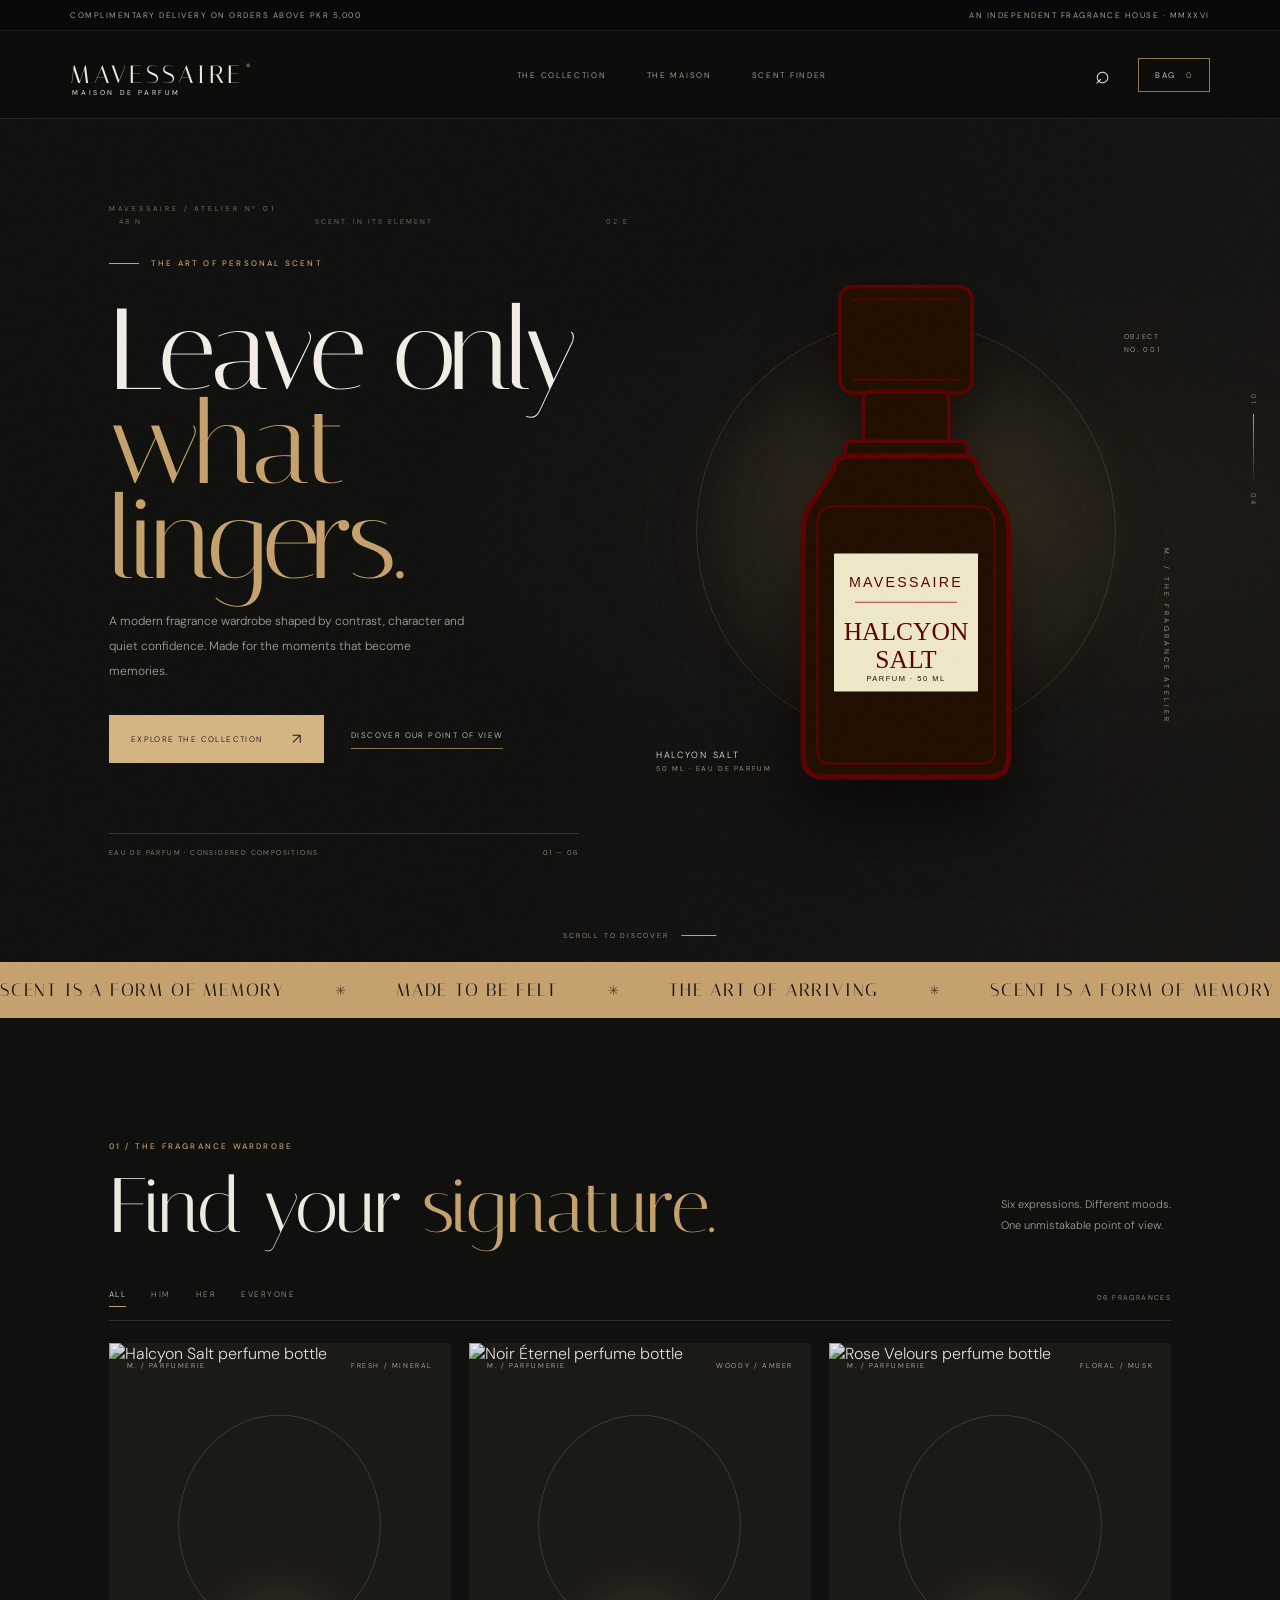
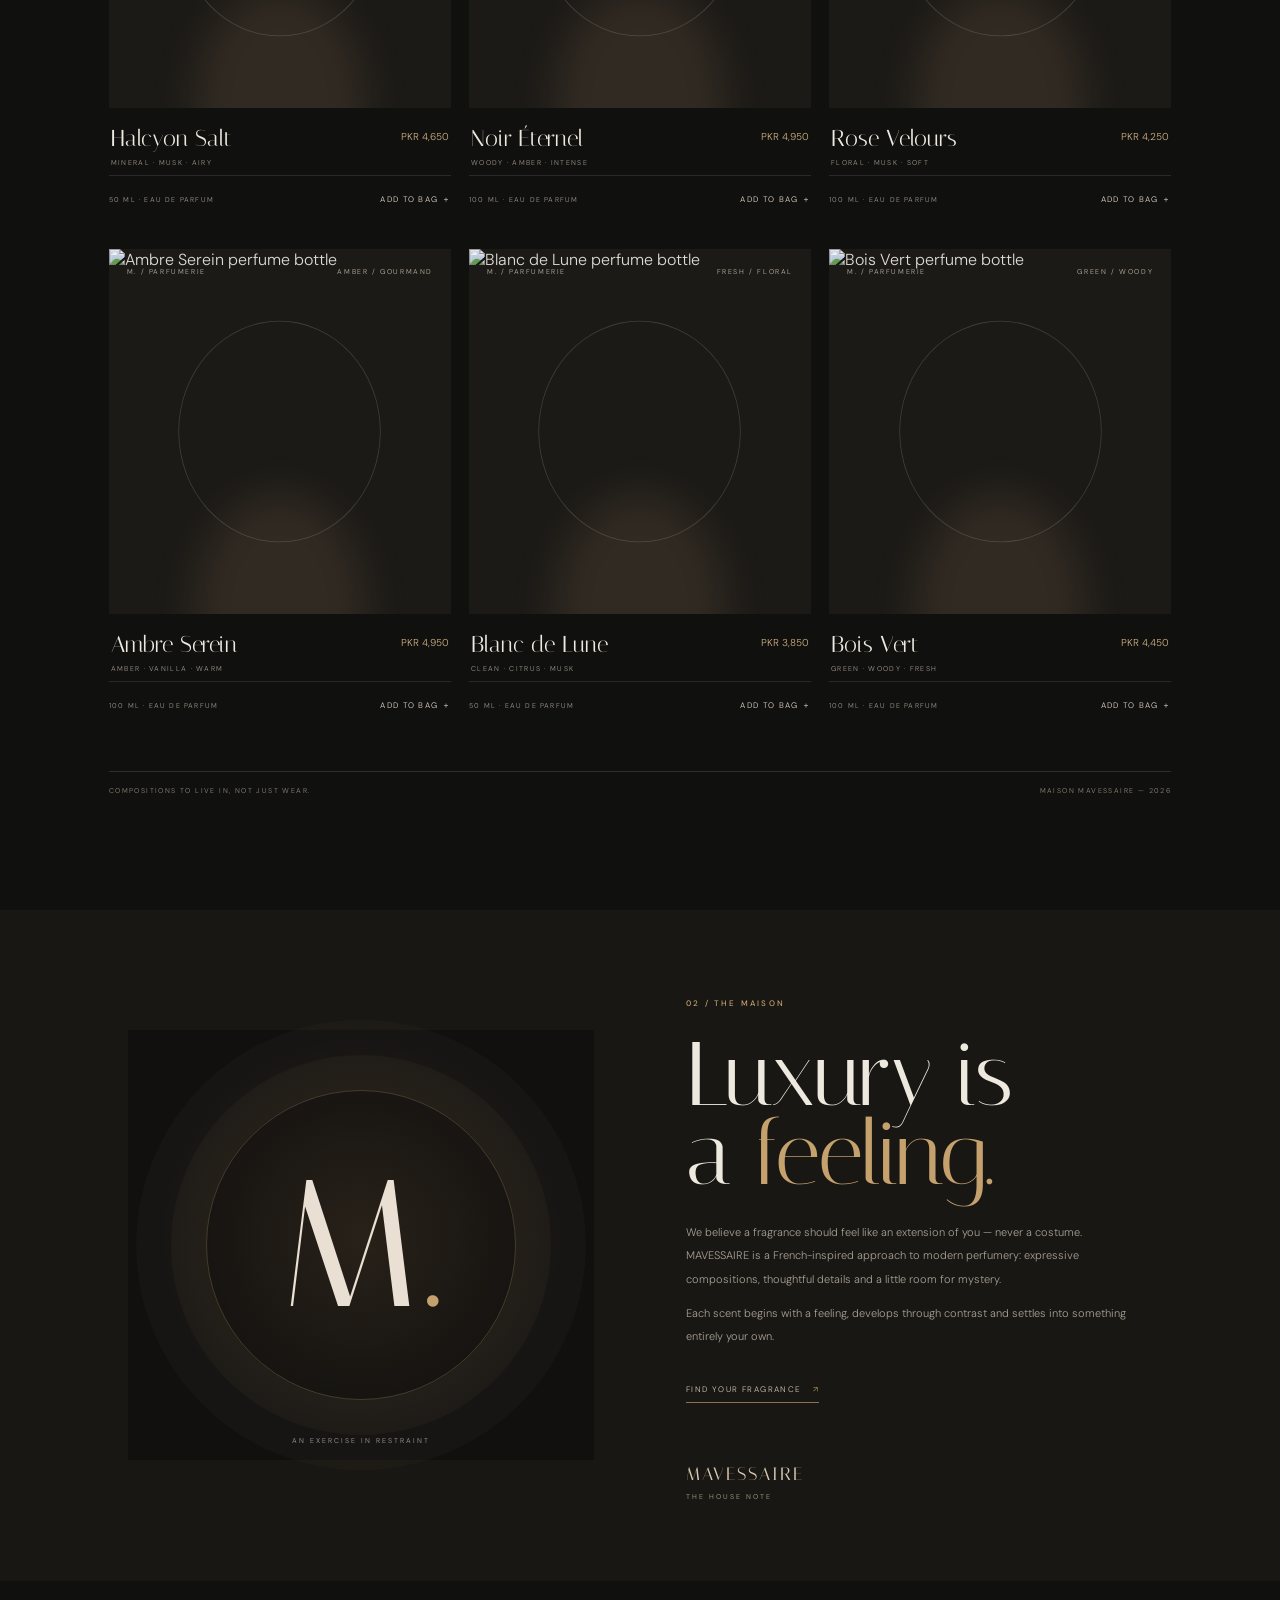
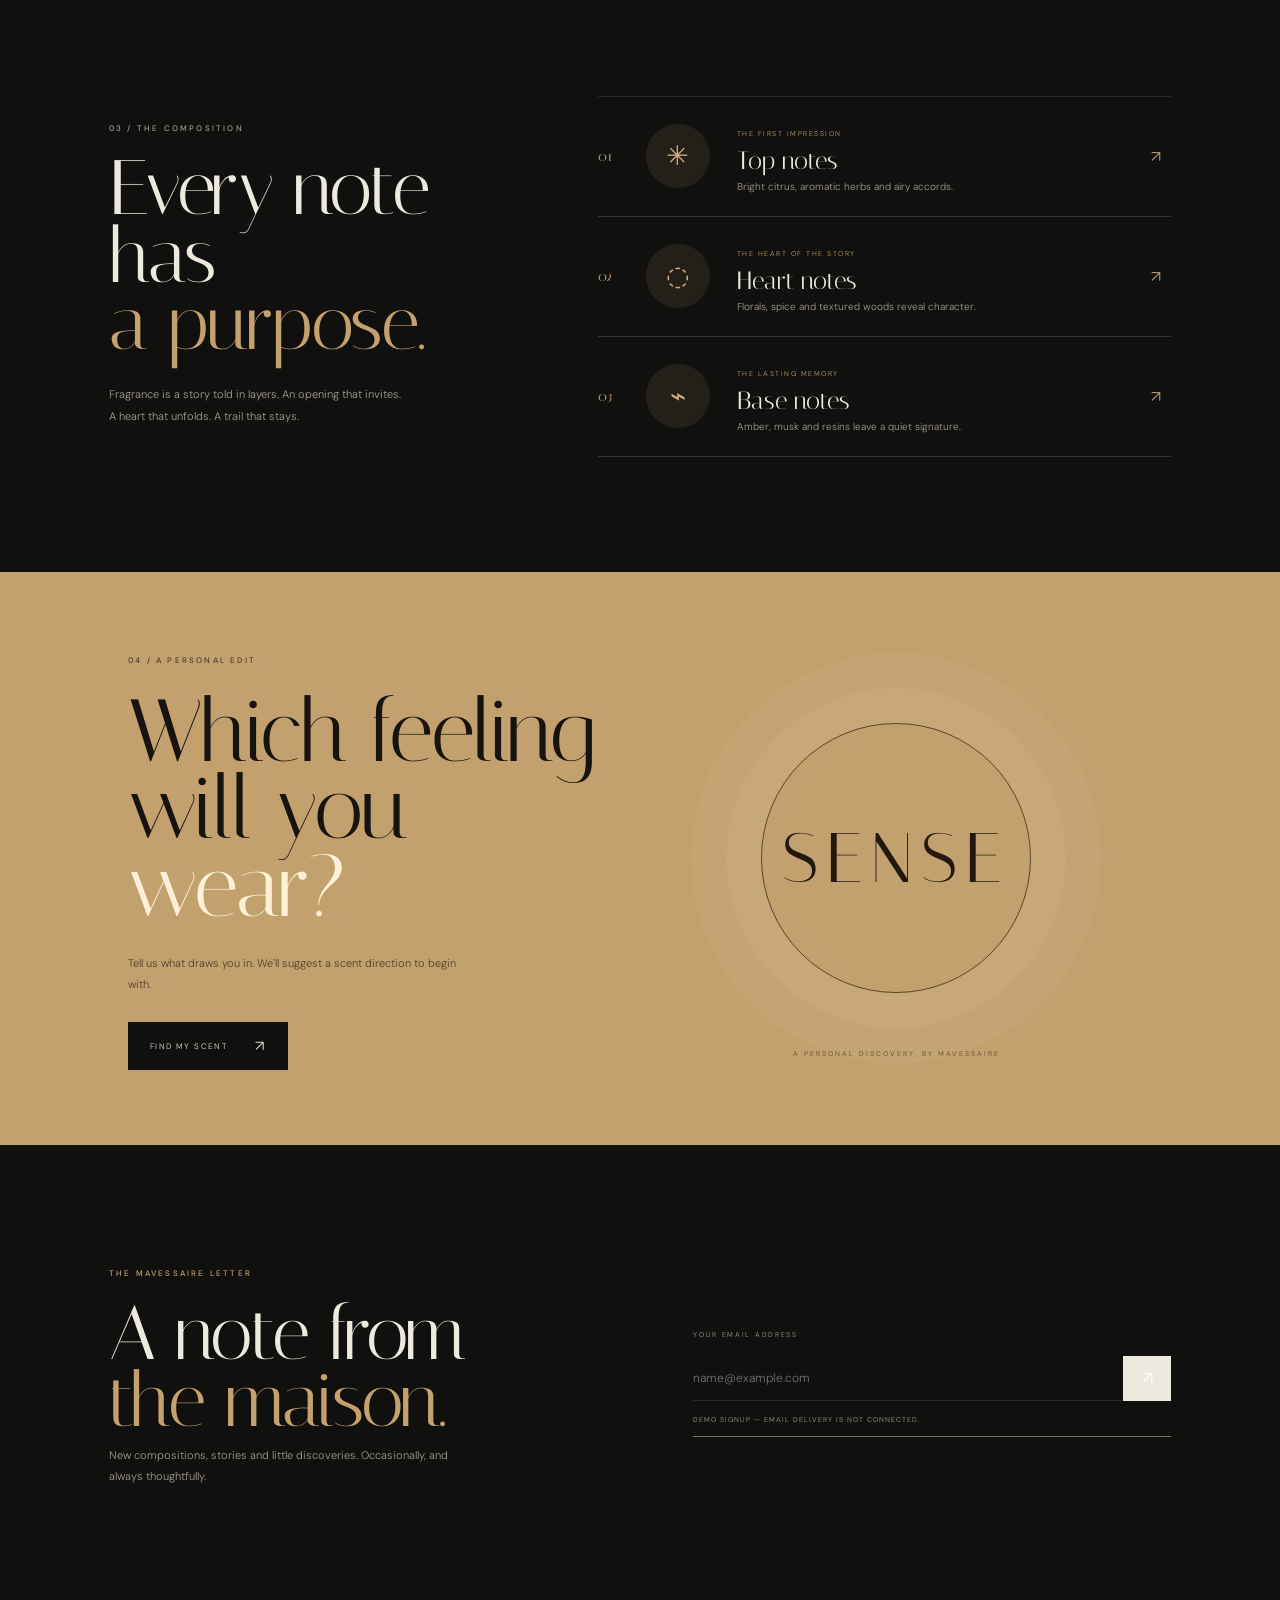
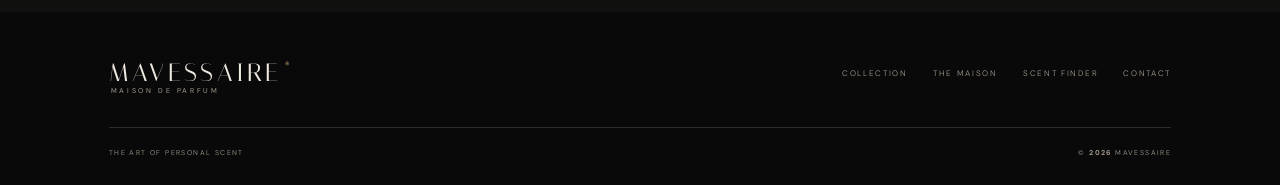
==== commit 8e3545e9: "Replace hero fragrance with centered matte black bottle" ====
--- a/index.html
+++ b/index.html
@@ -2,11 +2,11 @@
 <html lang="en">
 <head>
 <meta charset="utf-8"><meta name="viewport" content="width=device-width,initial-scale=1">
-<meta name="theme-color" content="#1c1b18"><meta name="description" content="MAVESSAIRE — an independent fragrance house. Discover a considered wardrobe of modern scents.">
+<meta name="theme-color" content="#200E01"><meta name="description" content="MAVESSAIRE — an independent fragrance house. Discover a considered wardrobe of modern scents.">
 <title>MAVESSAIRE — The Fragrance Atelier</title>
 <link rel="preconnect" href="https://fonts.googleapis.com"><link rel="preconnect" href="https://fonts.gstatic.com" crossorigin>
 <link href="https://fonts.googleapis.com/css2?family=DM+Sans:wght@300;400;500;600&family=Italiana&display=swap" rel="stylesheet">
-<link rel="stylesheet" href="styles.css?v=9">
+<link rel="stylesheet" href="styles.css?v=10">
 </head>
 <body>
 <div class="scroll-progress" id="scrollProgress"></div>
@@ -29,7 +29,20 @@
 <div class="hero-stage" id="heroStage"><div class="hero-image-wash" aria-hidden="true"></div>
 <div class="stage-circle circle-one"></div><div class="stage-circle circle-two"></div>
 <div class="stage-note note-top">OBJECT<br>NO. 001</div>
-<div class="hero-bottle"><img src="https://d2ol7oe51mr4n9.cloudfront.net/user_3M9iDY2BkTAJlFthKhaRFVF1B1y/5a08cad1-ef99-45c6-a795-24063fd9ad96.png" alt="Halcyon Salt eau de parfum by MAVESSAIRE" fetchpriority="high"></div>
+<div class="hero-bottle"><svg class="matte-bottle" viewBox="0 0 400 720" role="img" aria-label="MAVESSAIRE Halcyon Salt matte black perfume bottle" xmlns="http://www.w3.org/2000/svg">
+<rect x="112" y="34" width="176" height="142" rx="17" fill="#200E01" stroke="#5B0202" stroke-width="5"/>
+<path d="M128 51h144M128 158h144" stroke="#5B0202" stroke-width="3" opacity=".8"/>
+<rect x="143" y="174" width="114" height="79" rx="9" fill="#200E01" stroke="#5B0202" stroke-width="5"/>
+<rect x="119" y="240" width="162" height="39" rx="8" fill="#200E01" stroke="#5B0202" stroke-width="5"/>
+<path d="M104 277 Q104 260 126 260 H274 Q296 260 296 282 L324 321 Q337 337 337 359 V660 Q337 688 309 688 H91 Q63 688 63 660 V359 Q63 337 76 321 Z" fill="#200E01" stroke="#5B0202" stroke-width="7"/>
+<path d="M82 351 Q82 327 105 327 H295 Q318 327 318 351 V655 Q318 670 301 670 H99 Q82 670 82 655Z" fill="none" stroke="#5B0202" stroke-width="3"/>
+<rect x="104" y="390" width="192" height="184" rx="1" fill="#EDE7C7"/>
+<text x="200" y="435" text-anchor="middle" fill="#5B0202" font-family="Arial,sans-serif" font-size="19" letter-spacing="3">MAVESSAIRE</text>
+<path d="M132 455h136" stroke="#8B0000" stroke-width="1"/>
+<text x="200" y="505" text-anchor="middle" fill="#5B0202" font-family="Georgia,serif" font-size="34">HALCYON</text>
+<text x="200" y="543" text-anchor="middle" fill="#5B0202" font-family="Georgia,serif" font-size="34">SALT</text>
+<text x="200" y="560" text-anchor="middle" fill="#200E01" font-family="Arial,sans-serif" font-size="10" letter-spacing="2">PARFUM · 50 ML</text>
+</svg></div>
 <div class="stage-note note-bottom"><span>HALCYON SALT</span><span>50 ML · EAU DE PARFUM</span></div>
 <div class="stage-index">M. / THE FRAGRANCE ATELIER</div>
 </div>
@@ -65,5 +78,5 @@
 <div class="modal" id="quizModal" role="dialog" aria-modal="true"><div class="modal-card quiz-card" id="quizContent"></div></div>
 <div class="modal search-modal" id="searchModal" role="dialog" aria-modal="true" aria-label="Search fragrances"><div class="modal-card search-card"><button class="close-btn modal-x" id="searchClose" aria-label="Close search">×</button><p class="eyebrow">THE FRAGRANCE INDEX</p><h2>Find a <em>note.</em></h2><input id="searchInput" type="search" placeholder="Try amber, rose, musk..." autocomplete="off"><div id="searchResults"></div></div></div>
 <div class="toast" id="toast" role="status" aria-live="polite"></div>
-<script src="app.js?v=9" defer></script>
+<script src="app.js?v=10" defer></script>
 </body></html>
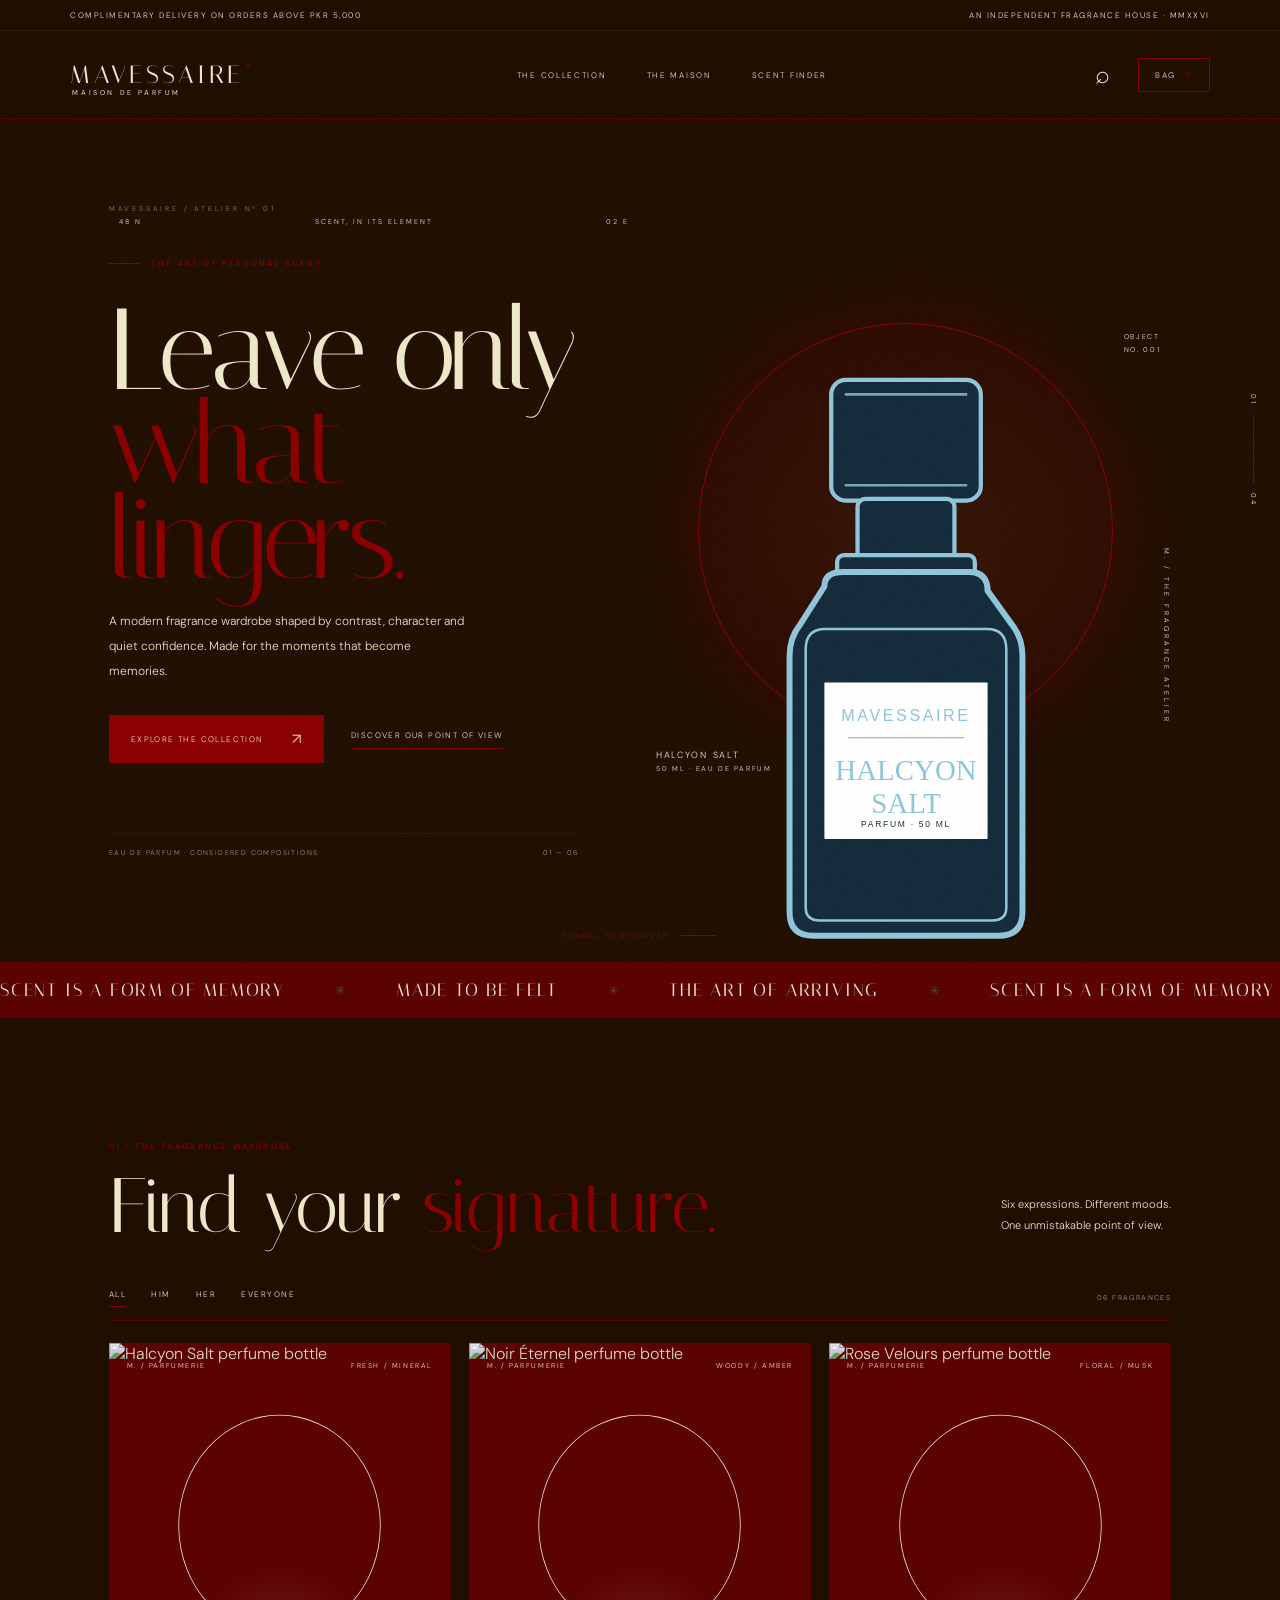
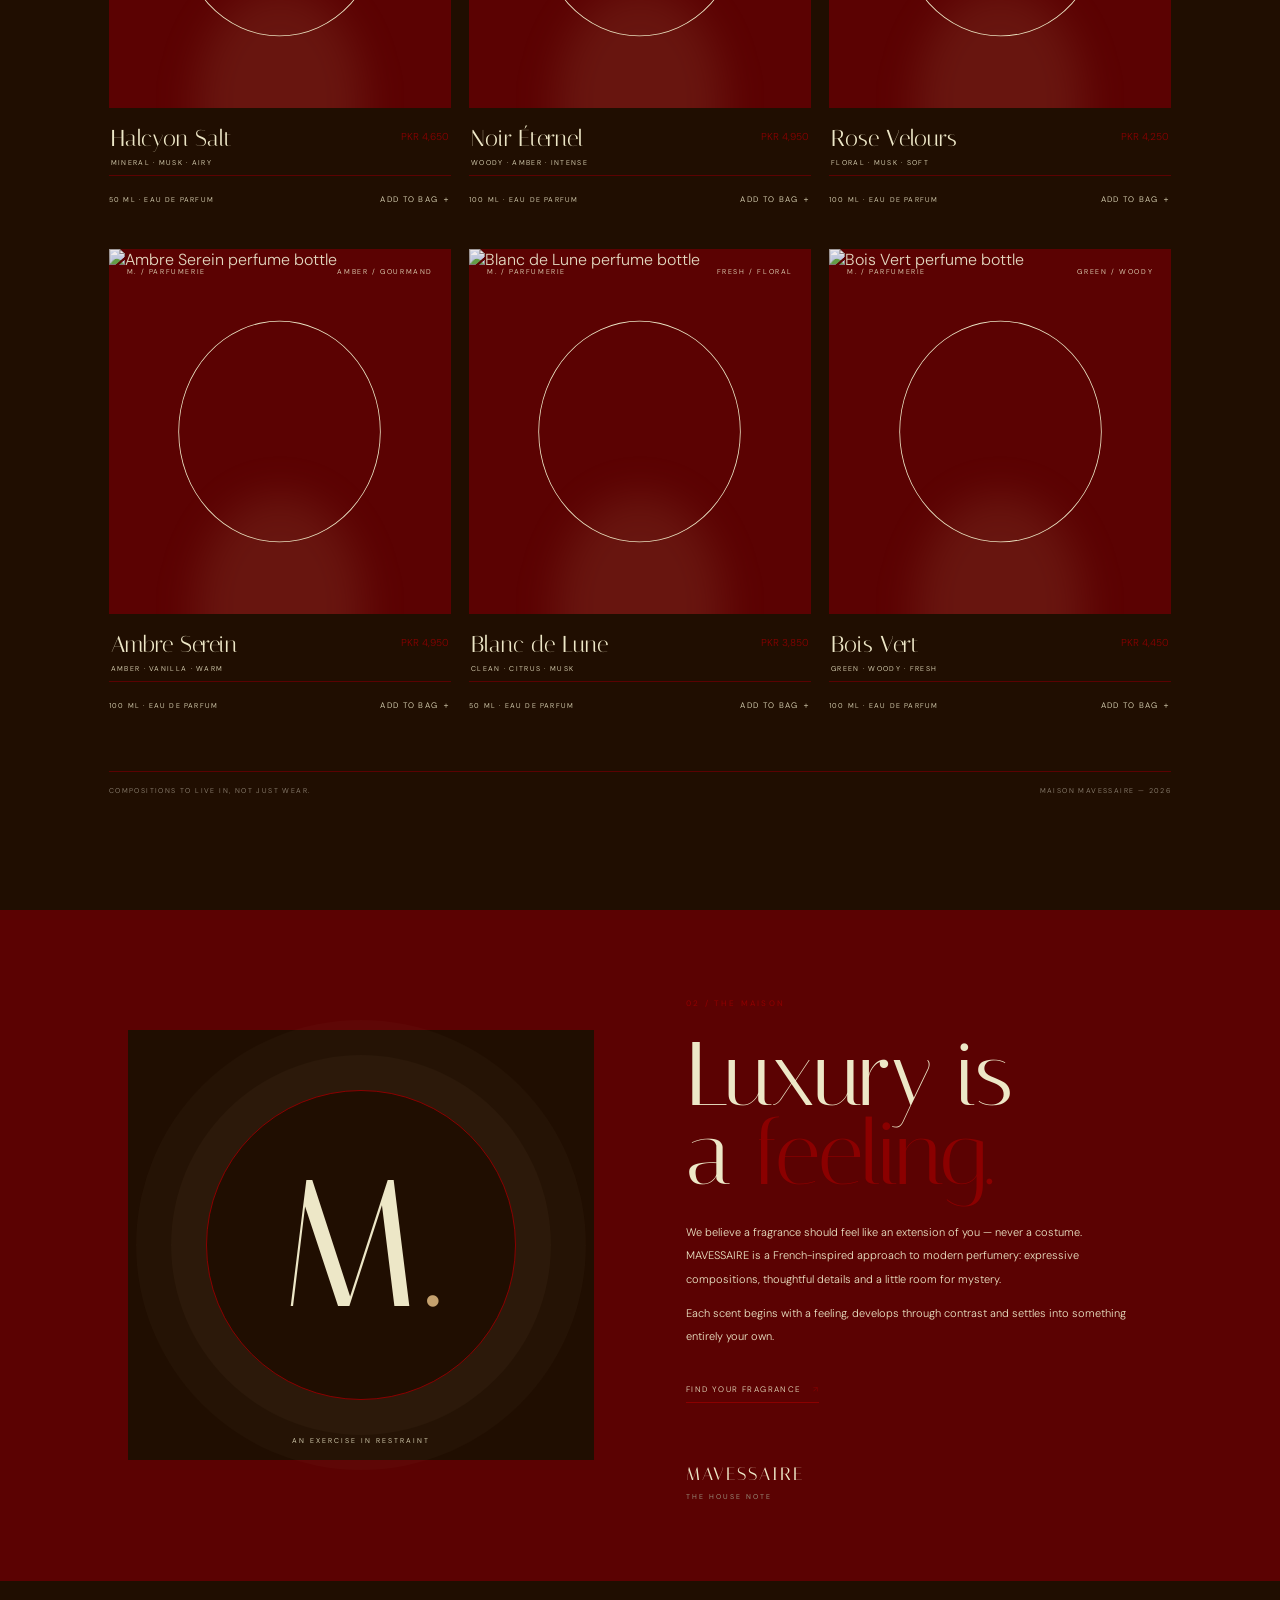
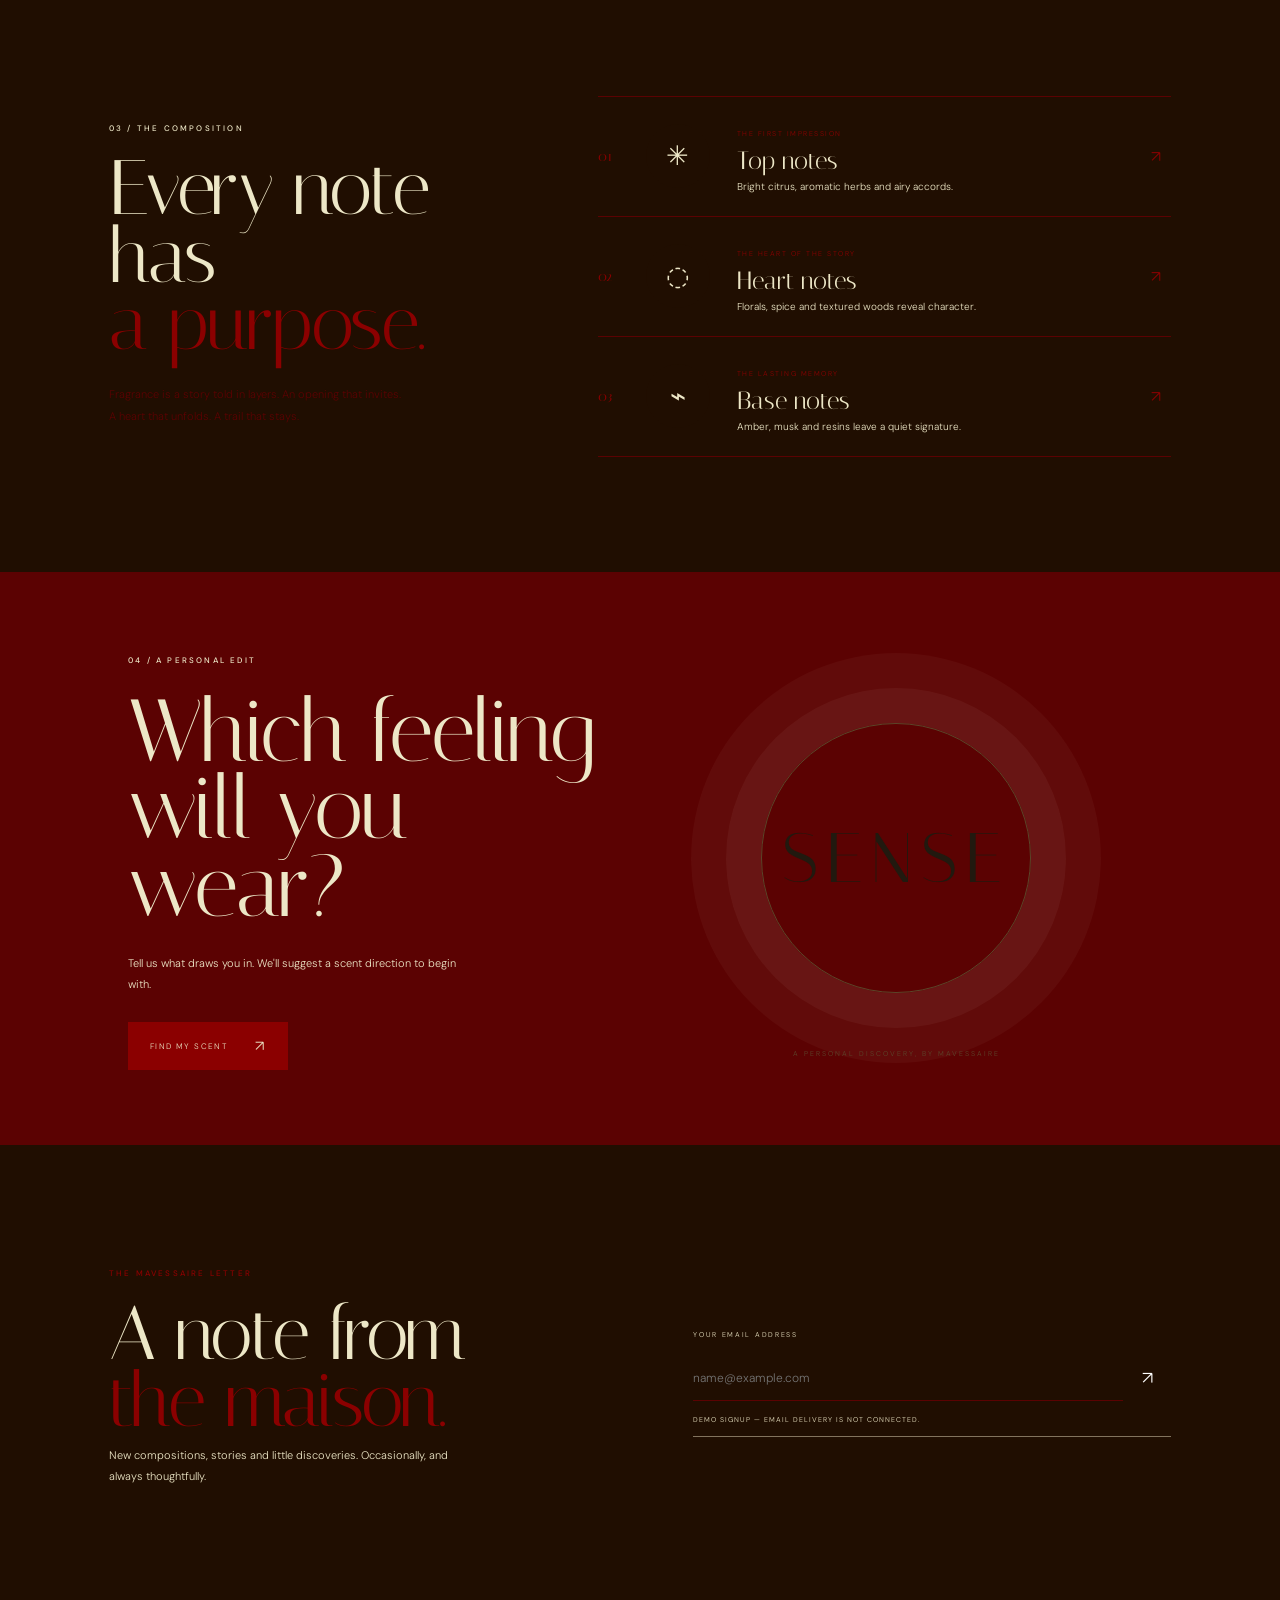
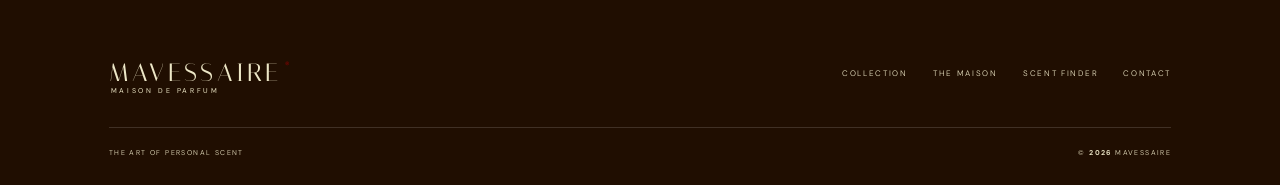
==== commit a4356c00: "Switch MAVESSAIRE visual assets to ice blue and white palette" ====
--- a/index.html
+++ b/index.html
@@ -2,11 +2,11 @@
 <html lang="en">
 <head>
 <meta charset="utf-8"><meta name="viewport" content="width=device-width,initial-scale=1">
-<meta name="theme-color" content="#200E01"><meta name="description" content="MAVESSAIRE — an independent fragrance house. Discover a considered wardrobe of modern scents.">
+<meta name="theme-color" content="#142B3B"><meta name="description" content="MAVESSAIRE — an independent fragrance house. Discover a considered wardrobe of modern scents.">
 <title>MAVESSAIRE — The Fragrance Atelier</title>
 <link rel="preconnect" href="https://fonts.googleapis.com"><link rel="preconnect" href="https://fonts.gstatic.com" crossorigin>
 <link href="https://fonts.googleapis.com/css2?family=DM+Sans:wght@300;400;500;600&family=Italiana&display=swap" rel="stylesheet">
-<link rel="stylesheet" href="styles.css?v=10">
+<link rel="stylesheet" href="styles.css?v=11">
 </head>
 <body>
 <div class="scroll-progress" id="scrollProgress"></div>
@@ -30,18 +30,18 @@
 <div class="stage-circle circle-one"></div><div class="stage-circle circle-two"></div>
 <div class="stage-note note-top">OBJECT<br>NO. 001</div>
 <div class="hero-bottle"><svg class="matte-bottle" viewBox="0 0 400 720" role="img" aria-label="MAVESSAIRE Halcyon Salt matte black perfume bottle" xmlns="http://www.w3.org/2000/svg">
-<rect x="112" y="34" width="176" height="142" rx="17" fill="#200E01" stroke="#5B0202" stroke-width="5"/>
-<path d="M128 51h144M128 158h144" stroke="#5B0202" stroke-width="3" opacity=".8"/>
-<rect x="143" y="174" width="114" height="79" rx="9" fill="#200E01" stroke="#5B0202" stroke-width="5"/>
-<rect x="119" y="240" width="162" height="39" rx="8" fill="#200E01" stroke="#5B0202" stroke-width="5"/>
-<path d="M104 277 Q104 260 126 260 H274 Q296 260 296 282 L324 321 Q337 337 337 359 V660 Q337 688 309 688 H91 Q63 688 63 660 V359 Q63 337 76 321 Z" fill="#200E01" stroke="#5B0202" stroke-width="7"/>
-<path d="M82 351 Q82 327 105 327 H295 Q318 327 318 351 V655 Q318 670 301 670 H99 Q82 670 82 655Z" fill="none" stroke="#5B0202" stroke-width="3"/>
-<rect x="104" y="390" width="192" height="184" rx="1" fill="#EDE7C7"/>
-<text x="200" y="435" text-anchor="middle" fill="#5B0202" font-family="Arial,sans-serif" font-size="19" letter-spacing="3">MAVESSAIRE</text>
-<path d="M132 455h136" stroke="#8B0000" stroke-width="1"/>
-<text x="200" y="505" text-anchor="middle" fill="#5B0202" font-family="Georgia,serif" font-size="34">HALCYON</text>
-<text x="200" y="543" text-anchor="middle" fill="#5B0202" font-family="Georgia,serif" font-size="34">SALT</text>
-<text x="200" y="560" text-anchor="middle" fill="#200E01" font-family="Arial,sans-serif" font-size="10" letter-spacing="2">PARFUM · 50 ML</text>
+<rect x="112" y="34" width="176" height="142" rx="17" fill="#142B3B" stroke="#8FC5DA" stroke-width="5"/>
+<path d="M128 51h144M128 158h144" stroke="#8FC5DA" stroke-width="3" opacity=".8"/>
+<rect x="143" y="174" width="114" height="79" rx="9" fill="#142B3B" stroke="#8FC5DA" stroke-width="5"/>
+<rect x="119" y="240" width="162" height="39" rx="8" fill="#142B3B" stroke="#8FC5DA" stroke-width="5"/>
+<path d="M104 277 Q104 260 126 260 H274 Q296 260 296 282 L324 321 Q337 337 337 359 V660 Q337 688 309 688 H91 Q63 688 63 660 V359 Q63 337 76 321 Z" fill="#142B3B" stroke="#8FC5DA" stroke-width="7"/>
+<path d="M82 351 Q82 327 105 327 H295 Q318 327 318 351 V655 Q318 670 301 670 H99 Q82 670 82 655Z" fill="none" stroke="#8FC5DA" stroke-width="3"/>
+<rect x="104" y="390" width="192" height="184" rx="1" fill="#FFFFFF"/>
+<text x="200" y="435" text-anchor="middle" fill="#8FC5DA" font-family="Arial,sans-serif" font-size="19" letter-spacing="3">MAVESSAIRE</text>
+<path d="M132 455h136" stroke="#5B9DB8" stroke-width="1"/>
+<text x="200" y="505" text-anchor="middle" fill="#8FC5DA" font-family="Georgia,serif" font-size="34">HALCYON</text>
+<text x="200" y="543" text-anchor="middle" fill="#8FC5DA" font-family="Georgia,serif" font-size="34">SALT</text>
+<text x="200" y="560" text-anchor="middle" fill="#142B3B" font-family="Arial,sans-serif" font-size="10" letter-spacing="2">PARFUM · 50 ML</text>
 </svg></div>
 <div class="stage-note note-bottom"><span>HALCYON SALT</span><span>50 ML · EAU DE PARFUM</span></div>
 <div class="stage-index">M. / THE FRAGRANCE ATELIER</div>
@@ -78,5 +78,5 @@
 <div class="modal" id="quizModal" role="dialog" aria-modal="true"><div class="modal-card quiz-card" id="quizContent"></div></div>
 <div class="modal search-modal" id="searchModal" role="dialog" aria-modal="true" aria-label="Search fragrances"><div class="modal-card search-card"><button class="close-btn modal-x" id="searchClose" aria-label="Close search">×</button><p class="eyebrow">THE FRAGRANCE INDEX</p><h2>Find a <em>note.</em></h2><input id="searchInput" type="search" placeholder="Try amber, rose, musk..." autocomplete="off"><div id="searchResults"></div></div></div>
 <div class="toast" id="toast" role="status" aria-live="polite"></div>
-<script src="app.js?v=10" defer></script>
+<script src="app.js?v=11" defer></script>
 </body></html>
--- a/styles.css
+++ b/styles.css
@@ -64,3 +64,51 @@
 @media(max-width:900px){.experience-rail{right:9px}.hero{min-height:680px}.hero-stage{height:470px}.hero-bottle{height:330px;width:min(76%,280px)}}
 @media(max-width:680px){.hero{background:radial-gradient(ellipse at 50% 70%,#6c52311c,transparent 48%),#10100f}.hero h1{letter-spacing:-2px}.hero-stage{height:400px}.hero-bottle{height:300px;width:min(72%,250px)}.hero-coordinates{font-size:6px}.experience-rail{display:none}.product-art{background:#1c1a17!important}.maison{background:#191714}.discovery{background:#c3a16f}}
 @media(prefers-reduced-motion:reduce){.experience-rail{display:none}}
+
+/* MAVESSAIRE palette lock — only the four approved brand colours */
+:root{--paper:#EDE7C7;--paper2:#EDE7C7;--ink:#200E01;--muted:#5B0202;--gold:#8B0000;--gold-light:#8B0000;--line:#5B0202;--dark:#200E01}
+html,body{background:#200E01;color:#EDE7C7}
+body,button,input,textarea{color:#EDE7C7}
+::selection{background:#8B0000;color:#EDE7C7}
+.announcement,.site-header,.site-header.scrolled,.section-wrap,.newsletter,.footer,.cart-drawer,.modal-card{background:#200E01;color:#EDE7C7}
+.site-header,.collection-toolbar,.collection-foot,.hero-bottom,.note-row,.drawer-head,.subtotal,.cart-line{border-color:#5B0202}
+.brand,.brand small,.main-nav a,.footer-links a,.footer-meta,.hero h1,.section-heading h2,.maison-copy h2,.notes-intro h2,.newsletter h2,.product-info h3,.drawer-head h2,.cart-line h4,.product-detail-layout h2,.checkout-card h2,.quiz-card h2,.search-card h2{color:#EDE7C7}
+.hero{background:#200E01}
+.hero h1 em,.section-heading h2 em,.maison-copy h2 em,.notes-intro h2 em,.newsletter h2 em,.eyebrow,.kicker,.note-number,.note-row small,.note-arrow,.product-price,.stage-index,.stage-note,.hero-scroll{color:#8B0000}
+.hero-description,.section-heading>p,.notes-intro>p,.maison-caption,.maison-copy>p:not(.eyebrow),.note-row p,.newsletter>div>p:not(.eyebrow),.cart-line p,.empty-cart,.product-detail-layout p{color:#EDE7C7}
+.hero .button-dark,.button-dark,.add-button:hover,.button-light{background:#8B0000;color:#EDE7C7;border-color:#8B0000}
+.under-link,.add-button,.bag-trigger{color:#EDE7C7;border-color:#8B0000}
+.ticker,.discovery{background:#5B0202;color:#EDE7C7}
+.ticker span,.discovery h2,.discovery h2 em,.discovery .eyebrow,.discovery-inner>p:not(.eyebrow){color:#EDE7C7}
+.maison{background:#5B0202;color:#EDE7C7}
+.maison-visual,.maison-orbit,.note-art,.product-art,.detail-art{background:#200E01;color:#EDE7C7;border-color:#8B0000}
+.maison-monogram,.maison-copy h2,.signature,.note-row h3{color:#EDE7C7}
+.product-art{background:#5B0202!important}
+.product-art:before{border-color:#EDE7C7}
+.product-label,.product-tag,.product-info p,.product-actions small{color:#EDE7C7}
+.product-info,.product-actions{color:#EDE7C7}
+.product-photo,.detail-photo{mix-blend-mode:normal}
+.filter{color:#EDE7C7}.filter.active{color:#EDE7C7;border-color:#8B0000}
+.form-grid label,.newsletter-form label,.newsletter-form small,.payment-choice small{color:#EDE7C7}
+.form-grid input,.form-grid textarea,.search-card input{background:#200E01;color:#EDE7C7;border-color:#8B0000}
+.payment-choice,.checkout-summary,.detail-notes span,.search-result{border-color:#8B0000;color:#EDE7C7}
+.toast{background:#8B0000;color:#EDE7C7}
+.hero-stage{position:relative;display:grid;place-items:center}
+.stage-circle{top:0;right:0;bottom:0;left:0;margin:auto;border-color:#8B0000}
+.circle-one{width:min(78%,440px);height:auto;aspect-ratio:1}
+.circle-two{width:min(96%,540px);height:auto;aspect-ratio:1;border-color:#5B0202}
+.hero-stage:before{background:#5B0202;opacity:.22}
+.hero-bottle{height:min(82%,500px);width:min(76%,340px);display:grid;place-items:center;position:relative;z-index:3;animation:float 6s ease-in-out infinite}
+.matte-bottle{height:100%;width:100%;display:block;overflow:visible}
+.hero-bottle img{display:none}
+.hero-stage:hover .matte-bottle{transform:translateY(-5px)}
+.hero-bottle,.matte-bottle{filter:none}
+.stage-note,.stage-index{color:#EDE7C7}
+.hero-coordinates{color:#EDE7C7}
+.hero-coordinates span{color:#EDE7C7}
+.hero-scroll i,.kicker-line{background:#8B0000}
+.scroll-progress{background:#8B0000;box-shadow:none}
+.experience-rail{color:#EDE7C7}.experience-rail i{background:#8B0000}
+.stage-circle{animation:rotate 48s linear infinite}
+@media(max-width:900px){.hero-bottle{height:min(78%,420px);width:min(78%,300px)}.circle-one{width:min(80%,400px)}.circle-two{width:min(96%,480px)}}
+@media(max-width:680px){.hero-bottle{height:min(78%,350px);width:min(80%,270px)}.circle-one{width:min(82%,340px)}.circle-two{width:min(98%,400px)}}
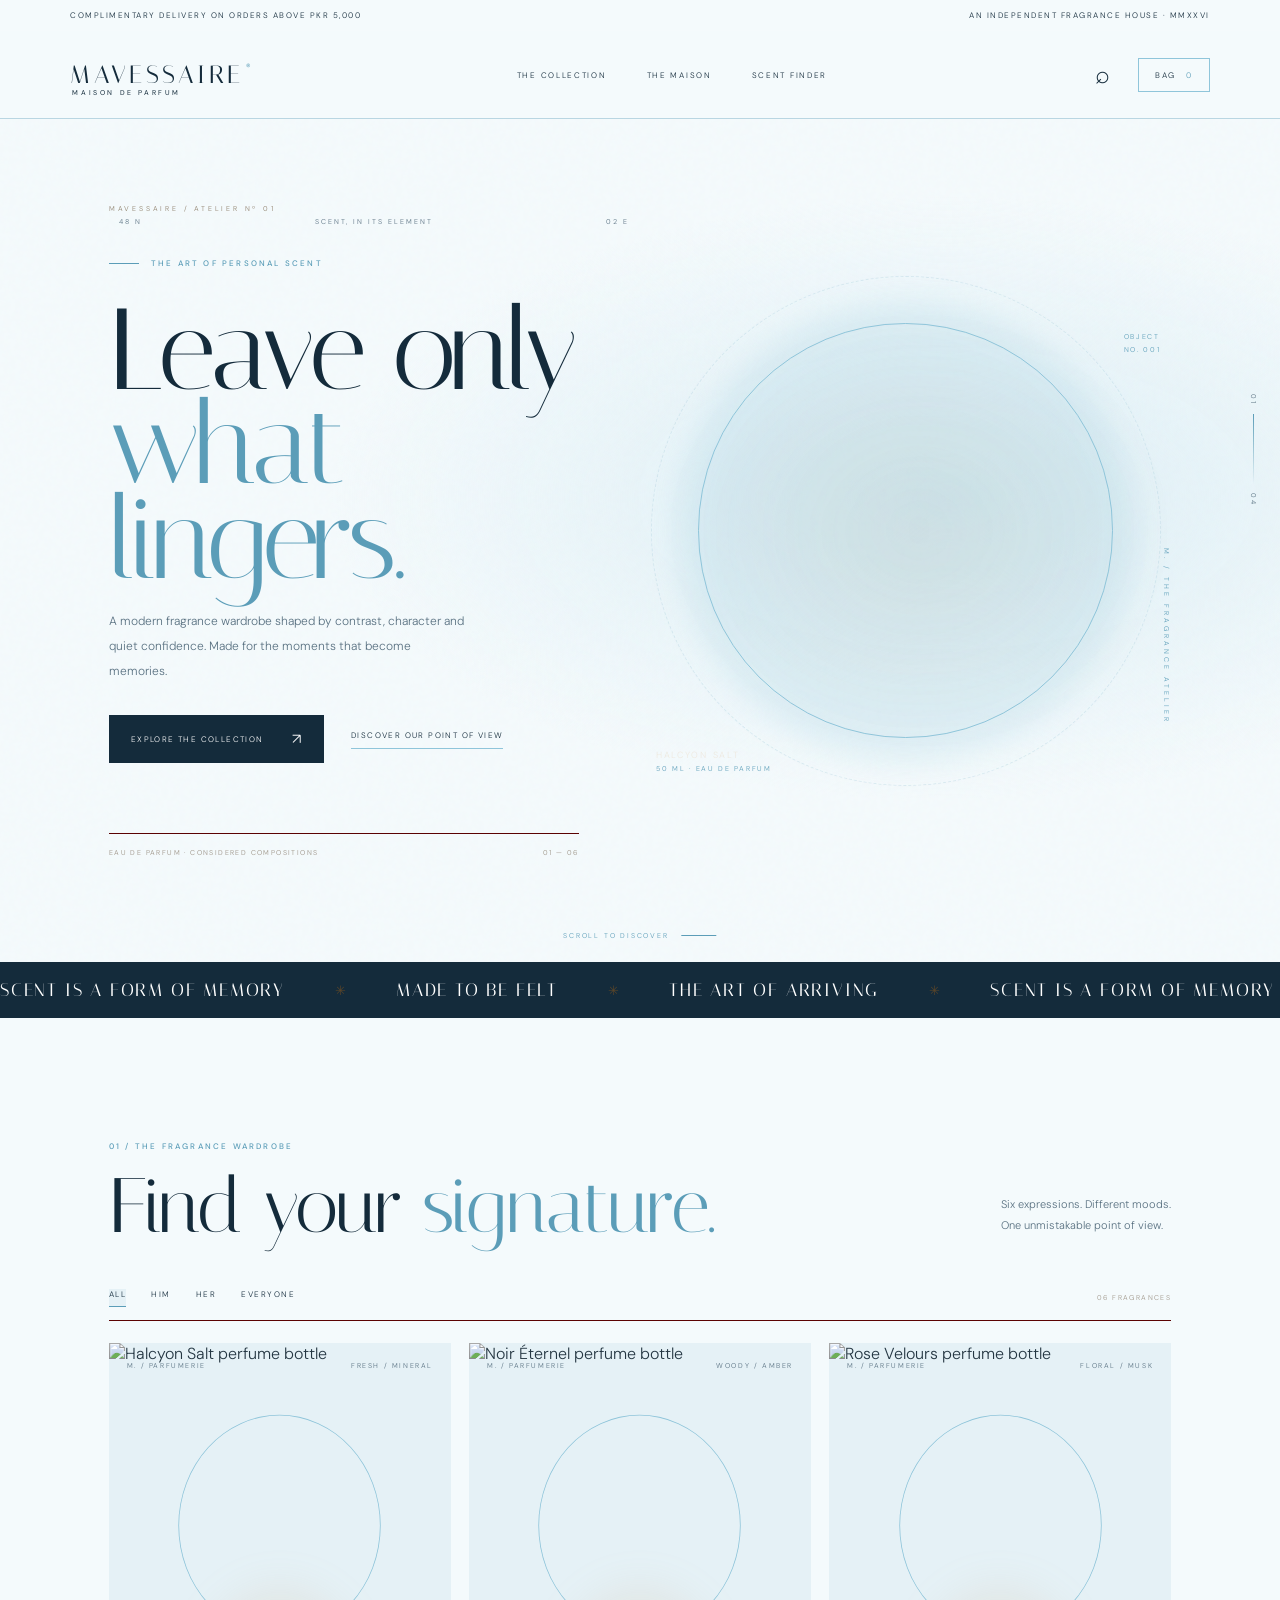
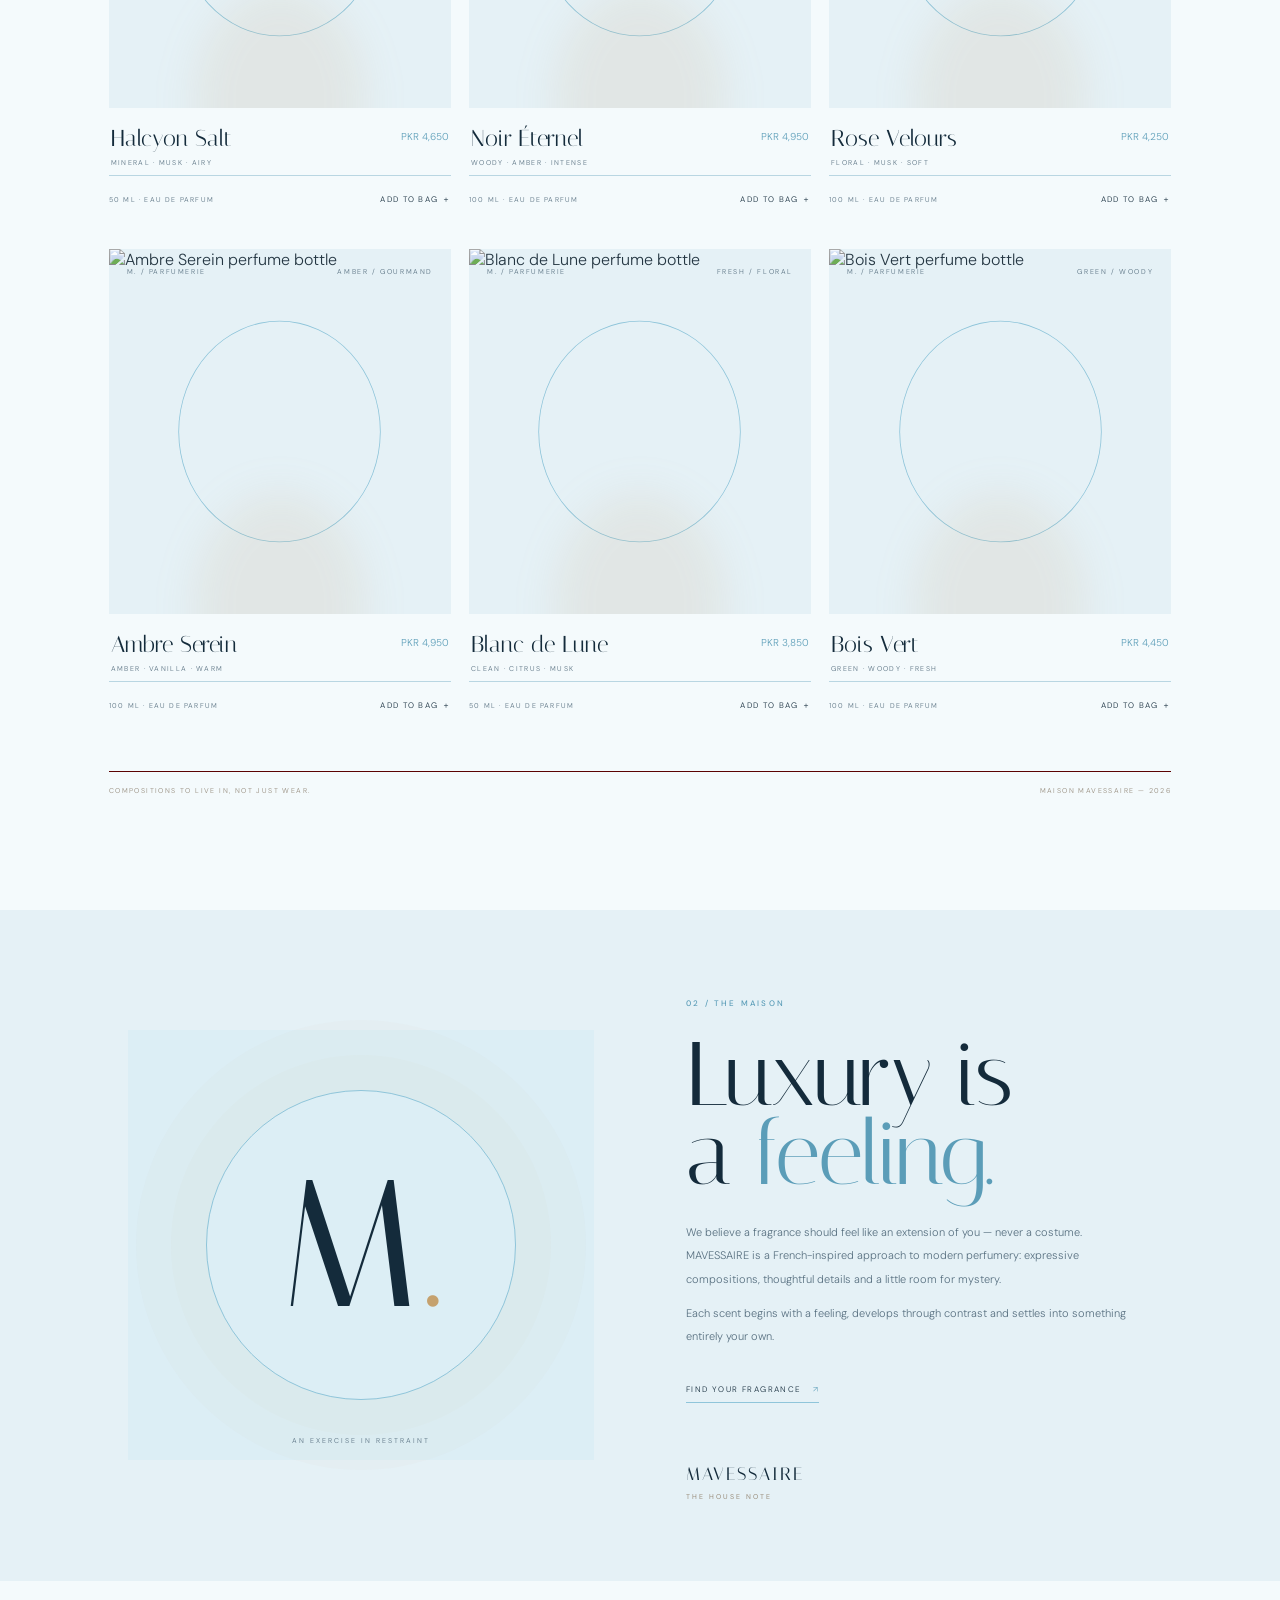
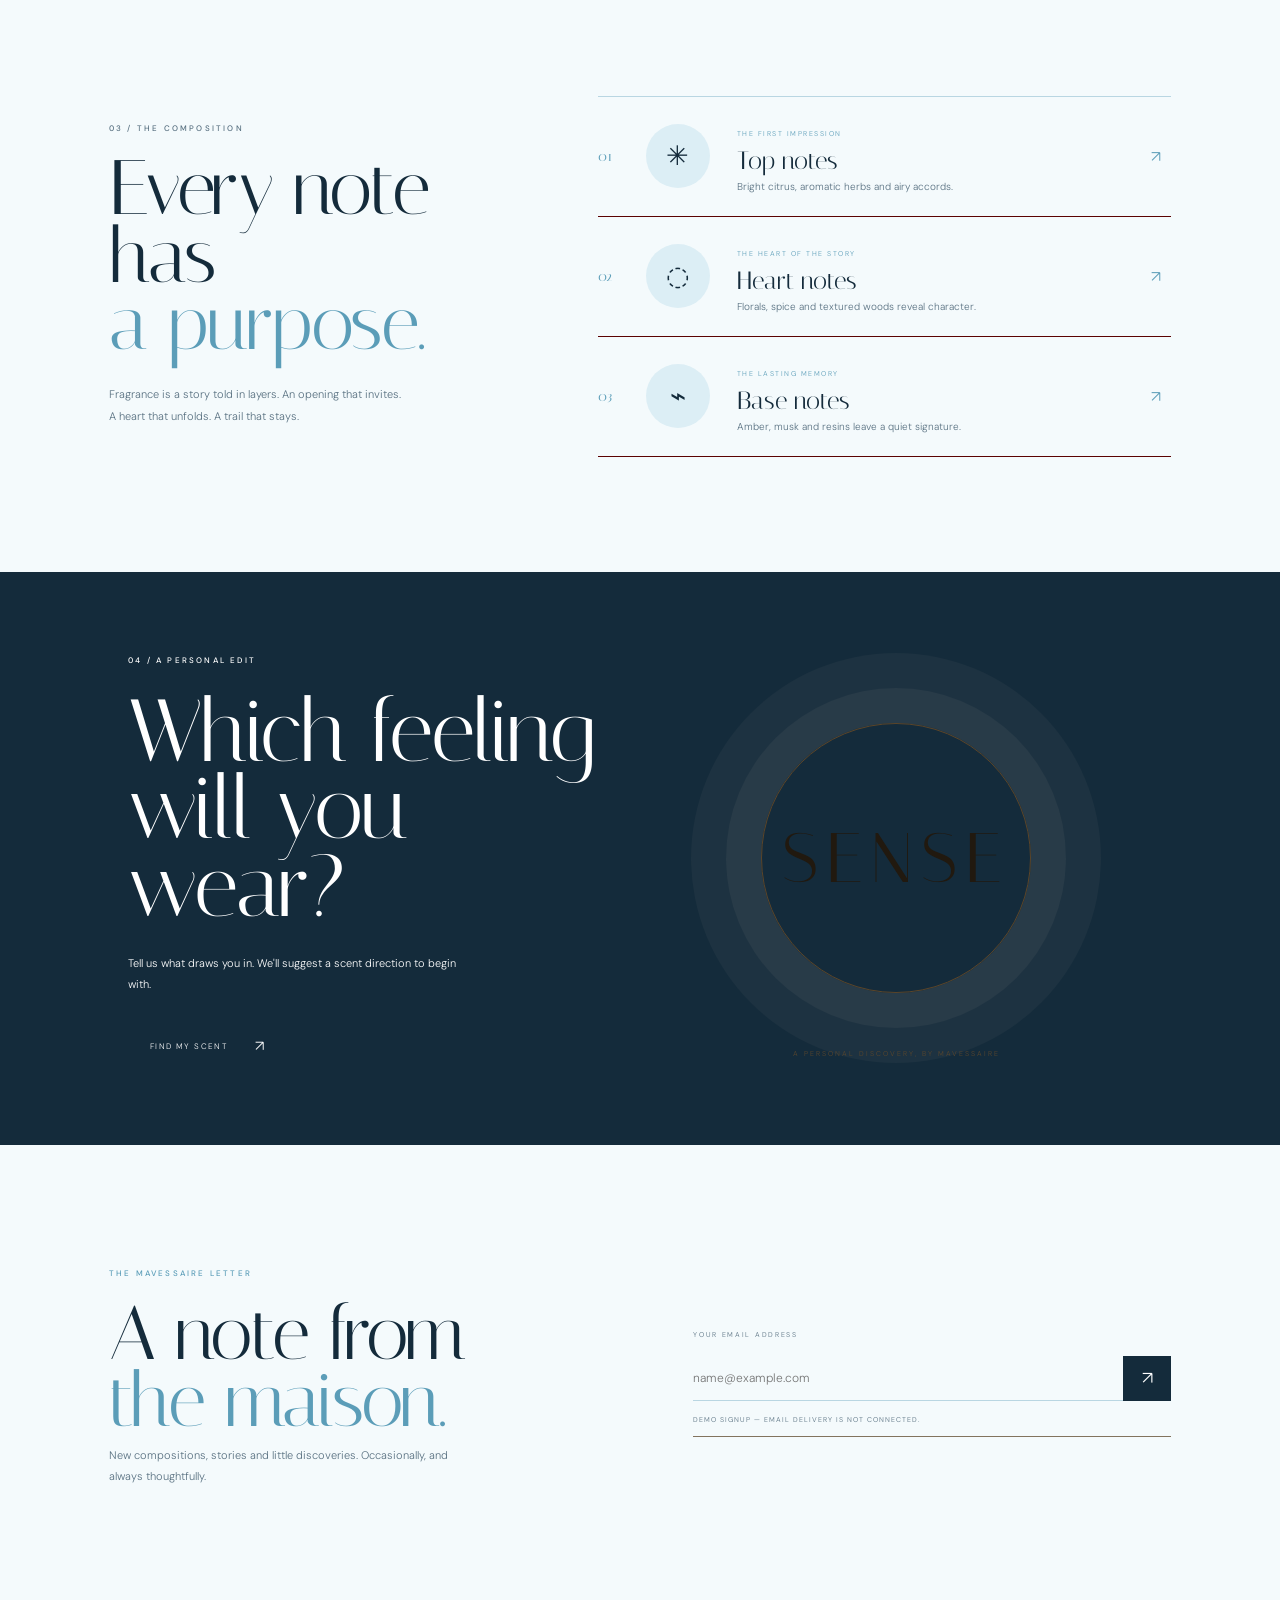
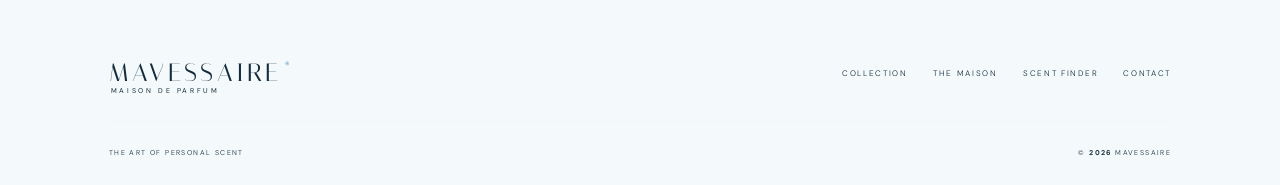
==== commit abc3d1cb: "Remove perfume bottle from homepage hero" ====
--- a/index.html
+++ b/index.html
@@ -6,7 +6,7 @@
 <title>MAVESSAIRE — The Fragrance Atelier</title>
 <link rel="preconnect" href="https://fonts.googleapis.com"><link rel="preconnect" href="https://fonts.gstatic.com" crossorigin>
 <link href="https://fonts.googleapis.com/css2?family=DM+Sans:wght@300;400;500;600&family=Italiana&display=swap" rel="stylesheet">
-<link rel="stylesheet" href="styles.css?v=11">
+<link rel="stylesheet" href="styles.css?v=12">
 </head>
 <body>
 <div class="scroll-progress" id="scrollProgress"></div>
@@ -29,20 +29,7 @@
 <div class="hero-stage" id="heroStage"><div class="hero-image-wash" aria-hidden="true"></div>
 <div class="stage-circle circle-one"></div><div class="stage-circle circle-two"></div>
 <div class="stage-note note-top">OBJECT<br>NO. 001</div>
-<div class="hero-bottle"><svg class="matte-bottle" viewBox="0 0 400 720" role="img" aria-label="MAVESSAIRE Halcyon Salt matte black perfume bottle" xmlns="http://www.w3.org/2000/svg">
-<rect x="112" y="34" width="176" height="142" rx="17" fill="#142B3B" stroke="#8FC5DA" stroke-width="5"/>
-<path d="M128 51h144M128 158h144" stroke="#8FC5DA" stroke-width="3" opacity=".8"/>
-<rect x="143" y="174" width="114" height="79" rx="9" fill="#142B3B" stroke="#8FC5DA" stroke-width="5"/>
-<rect x="119" y="240" width="162" height="39" rx="8" fill="#142B3B" stroke="#8FC5DA" stroke-width="5"/>
-<path d="M104 277 Q104 260 126 260 H274 Q296 260 296 282 L324 321 Q337 337 337 359 V660 Q337 688 309 688 H91 Q63 688 63 660 V359 Q63 337 76 321 Z" fill="#142B3B" stroke="#8FC5DA" stroke-width="7"/>
-<path d="M82 351 Q82 327 105 327 H295 Q318 327 318 351 V655 Q318 670 301 670 H99 Q82 670 82 655Z" fill="none" stroke="#8FC5DA" stroke-width="3"/>
-<rect x="104" y="390" width="192" height="184" rx="1" fill="#FFFFFF"/>
-<text x="200" y="435" text-anchor="middle" fill="#8FC5DA" font-family="Arial,sans-serif" font-size="19" letter-spacing="3">MAVESSAIRE</text>
-<path d="M132 455h136" stroke="#5B9DB8" stroke-width="1"/>
-<text x="200" y="505" text-anchor="middle" fill="#8FC5DA" font-family="Georgia,serif" font-size="34">HALCYON</text>
-<text x="200" y="543" text-anchor="middle" fill="#8FC5DA" font-family="Georgia,serif" font-size="34">SALT</text>
-<text x="200" y="560" text-anchor="middle" fill="#142B3B" font-family="Arial,sans-serif" font-size="10" letter-spacing="2">PARFUM · 50 ML</text>
-</svg></div>
+
 <div class="stage-note note-bottom"><span>HALCYON SALT</span><span>50 ML · EAU DE PARFUM</span></div>
 <div class="stage-index">M. / THE FRAGRANCE ATELIER</div>
 </div>
@@ -78,5 +65,5 @@
 <div class="modal" id="quizModal" role="dialog" aria-modal="true"><div class="modal-card quiz-card" id="quizContent"></div></div>
 <div class="modal search-modal" id="searchModal" role="dialog" aria-modal="true" aria-label="Search fragrances"><div class="modal-card search-card"><button class="close-btn modal-x" id="searchClose" aria-label="Close search">×</button><p class="eyebrow">THE FRAGRANCE INDEX</p><h2>Find a <em>note.</em></h2><input id="searchInput" type="search" placeholder="Try amber, rose, musk..." autocomplete="off"><div id="searchResults"></div></div></div>
 <div class="toast" id="toast" role="status" aria-live="polite"></div>
-<script src="app.js?v=11" defer></script>
+<script src="app.js?v=12" defer></script>
 </body></html>
--- a/styles.css
+++ b/styles.css
@@ -112,3 +112,49 @@
 .stage-circle{animation:rotate 48s linear infinite}
 @media(max-width:900px){.hero-bottle{height:min(78%,420px);width:min(78%,300px)}.circle-one{width:min(80%,400px)}.circle-two{width:min(96%,480px)}}
 @media(max-width:680px){.hero-bottle{height:min(78%,350px);width:min(80%,270px)}.circle-one{width:min(82%,340px)}.circle-two{width:min(98%,400px)}}
+
+/* MAVESSAIRE — Ice blue, porcelain white and deep blue luxury identity */
+:root{
+ --paper:#F4FAFC;--paper2:#E5F1F6;--ink:#142B3B;--muted:#587080;
+ --gold:#5B9DB8;--gold-light:#8FC5DA;--line:#B9D6E2;--dark:#142B3B;
+}
+html,body{background:#F4FAFC;color:#142B3B}
+body,button,input,textarea{color:#142B3B}
+::selection{background:#8FC5DA;color:#142B3B}
+.announcement,.site-header,.site-header.scrolled,.section-wrap,.newsletter,.footer,.cart-drawer,.modal-card{background:#F4FAFC;color:#142B3B}
+.site-header{border-color:#B9D6E2}
+.brand,.brand small,.main-nav a,.footer-links a,.footer-meta,.hero h1,.section-heading h2,.maison-copy h2,.notes-intro h2,.newsletter h2,.product-info h3,.drawer-head h2,.cart-line h4,.product-detail-layout h2,.checkout-card h2,.quiz-card h2,.search-card h2{color:#142B3B}
+.hero{background:radial-gradient(ellipse at 74% 45%,#DCEEF5 0%,transparent 46%),#F4FAFC}
+.hero h1 em,.section-heading h2 em,.maison-copy h2 em,.notes-intro h2 em,.newsletter h2 em,.eyebrow,.kicker,.note-number,.note-row small,.note-arrow,.product-price,.stage-index,.stage-note,.hero-scroll{color:#5B9DB8}
+.hero-description,.section-heading>p,.notes-intro>p,.maison-caption,.maison-copy>p:not(.eyebrow),.note-row p,.newsletter>div>p:not(.eyebrow),.cart-line p,.empty-cart,.product-detail-layout p{color:#587080}
+.hero .button-dark,.button-dark,.add-button:hover,.button-light{background:#142B3B;color:#FFFFFF;border-color:#142B3B}
+.under-link,.add-button,.bag-trigger{color:#142B3B;border-color:#8FC5DA}
+.ticker,.discovery{background:#142B3B;color:#FFFFFF}
+.ticker span,.discovery h2,.discovery h2 em,.discovery .eyebrow,.discovery-inner>p:not(.eyebrow){color:#FFFFFF}
+.maison{background:#E5F1F6;color:#142B3B}
+.maison-visual,.maison-orbit,.note-art,.product-art,.detail-art{background:#DCEEF5;color:#142B3B;border-color:#8FC5DA}
+.maison-monogram,.maison-copy h2,.signature,.note-row h3{color:#142B3B}
+.product-art{background:#E5F1F6!important}
+.product-art:before{border-color:#8FC5DA}
+.product-label,.product-tag,.product-info p,.product-actions small{color:#587080}
+.product-info,.product-actions{color:#142B3B}
+.filter{color:#142B3B}.filter.active{color:#142B3B;border-color:#5B9DB8;background:#E5F1F6}
+.form-grid label,.newsletter-form label,.newsletter-form small,.payment-choice small{color:#587080}
+.form-grid input,.form-grid textarea,.search-card input{background:#FFFFFF;color:#142B3B;border-color:#B9D6E2}
+.payment-choice,.checkout-summary,.detail-notes span,.search-result{border-color:#B9D6E2;color:#142B3B}
+.toast{background:#142B3B;color:#FFFFFF}
+.scroll-progress{background:#5B9DB8;box-shadow:0 0 12px #8FC5DA80}
+.experience-rail{color:#587080}.experience-rail i{background:linear-gradient(#5B9DB8,transparent)}
+.hero-stage:before{background:#8FC5DA;opacity:.18}
+.stage-circle{border-color:#8FC5DA}
+.circle-two{border-color:#B9D6E2}
+.hero-coordinates,.hero-coordinates span{color:#587080}
+.hero-scroll i,.kicker-line{background:#5B9DB8}
+.product-photo,.detail-photo{mix-blend-mode:normal}
+.product-card:hover .product-photo{filter:brightness(1.04)}
+@media(max-width:680px){
+ .hero{background:radial-gradient(ellipse at 50% 70%,#DCEEF5,transparent 48%),#F4FAFC}
+ .product-art{background:#E5F1F6!important}
+ .maison{background:#E5F1F6}
+ .discovery{background:#142B3B}
+}
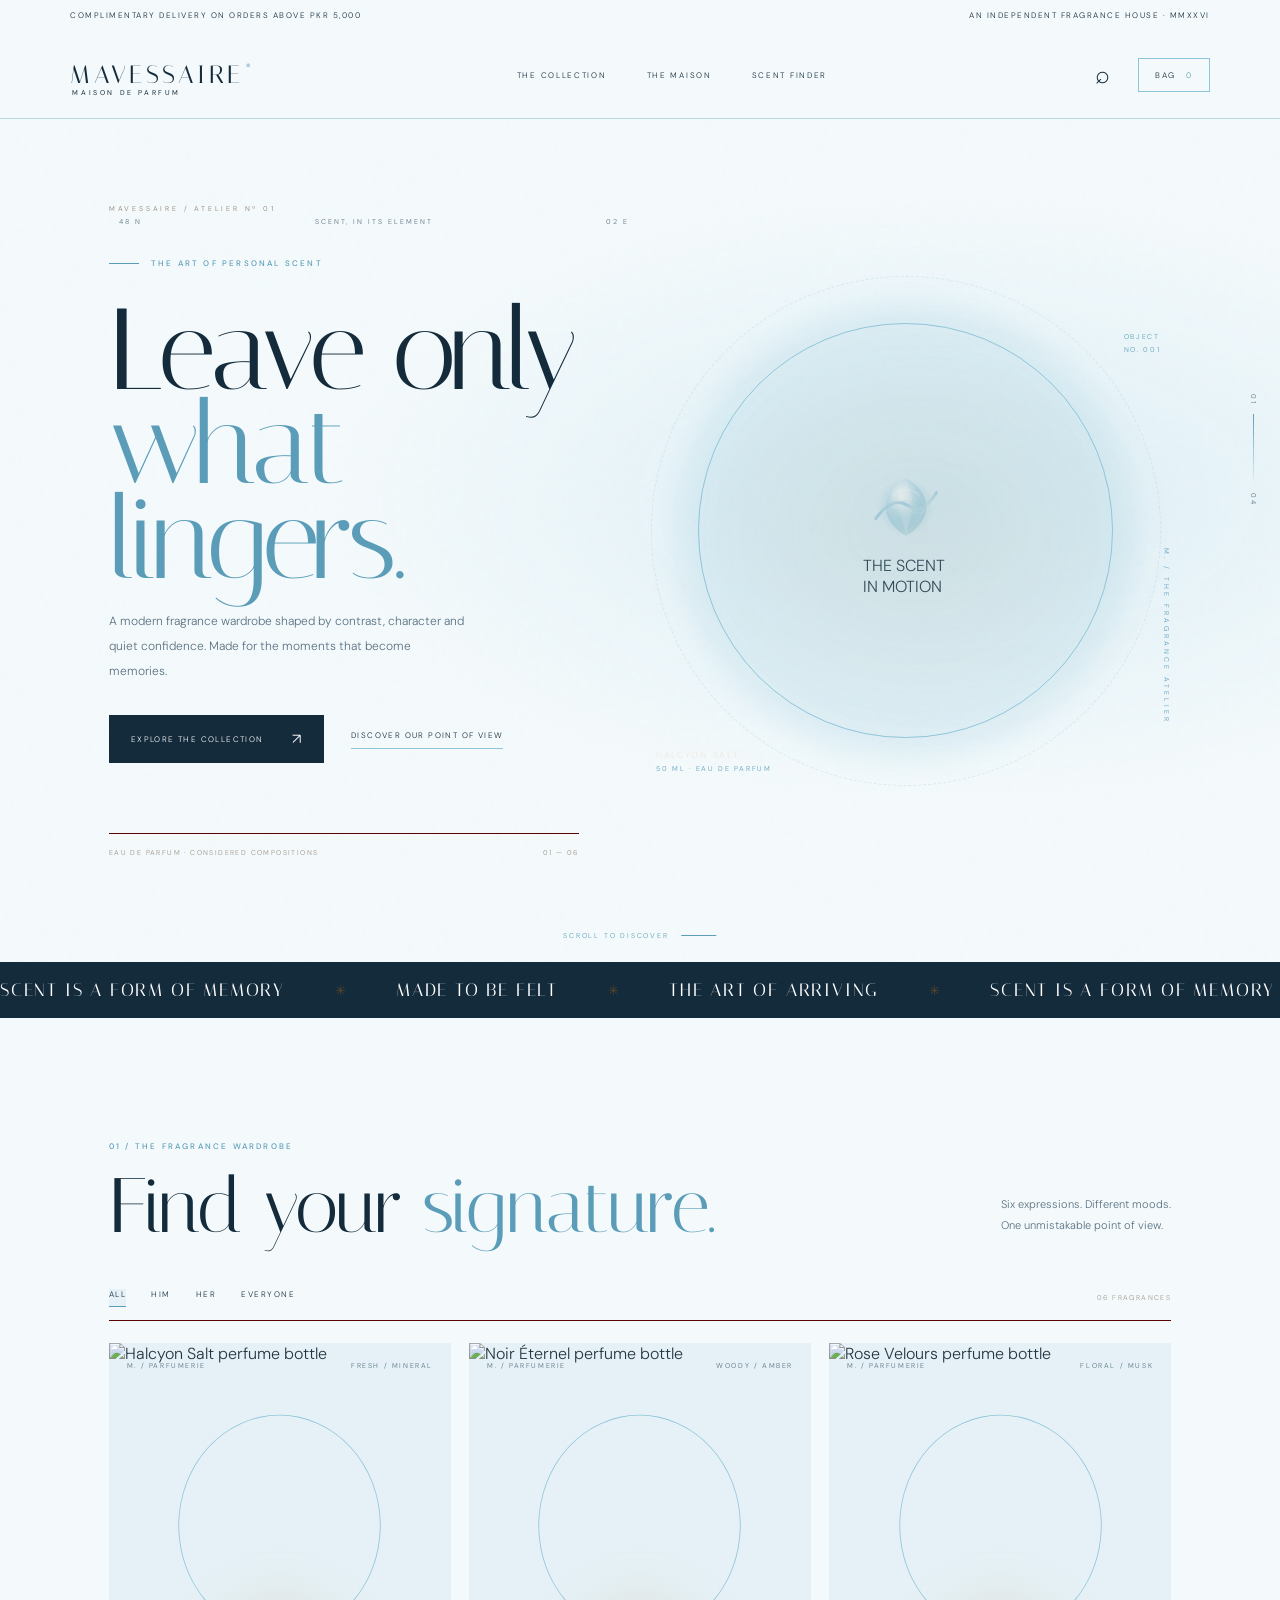
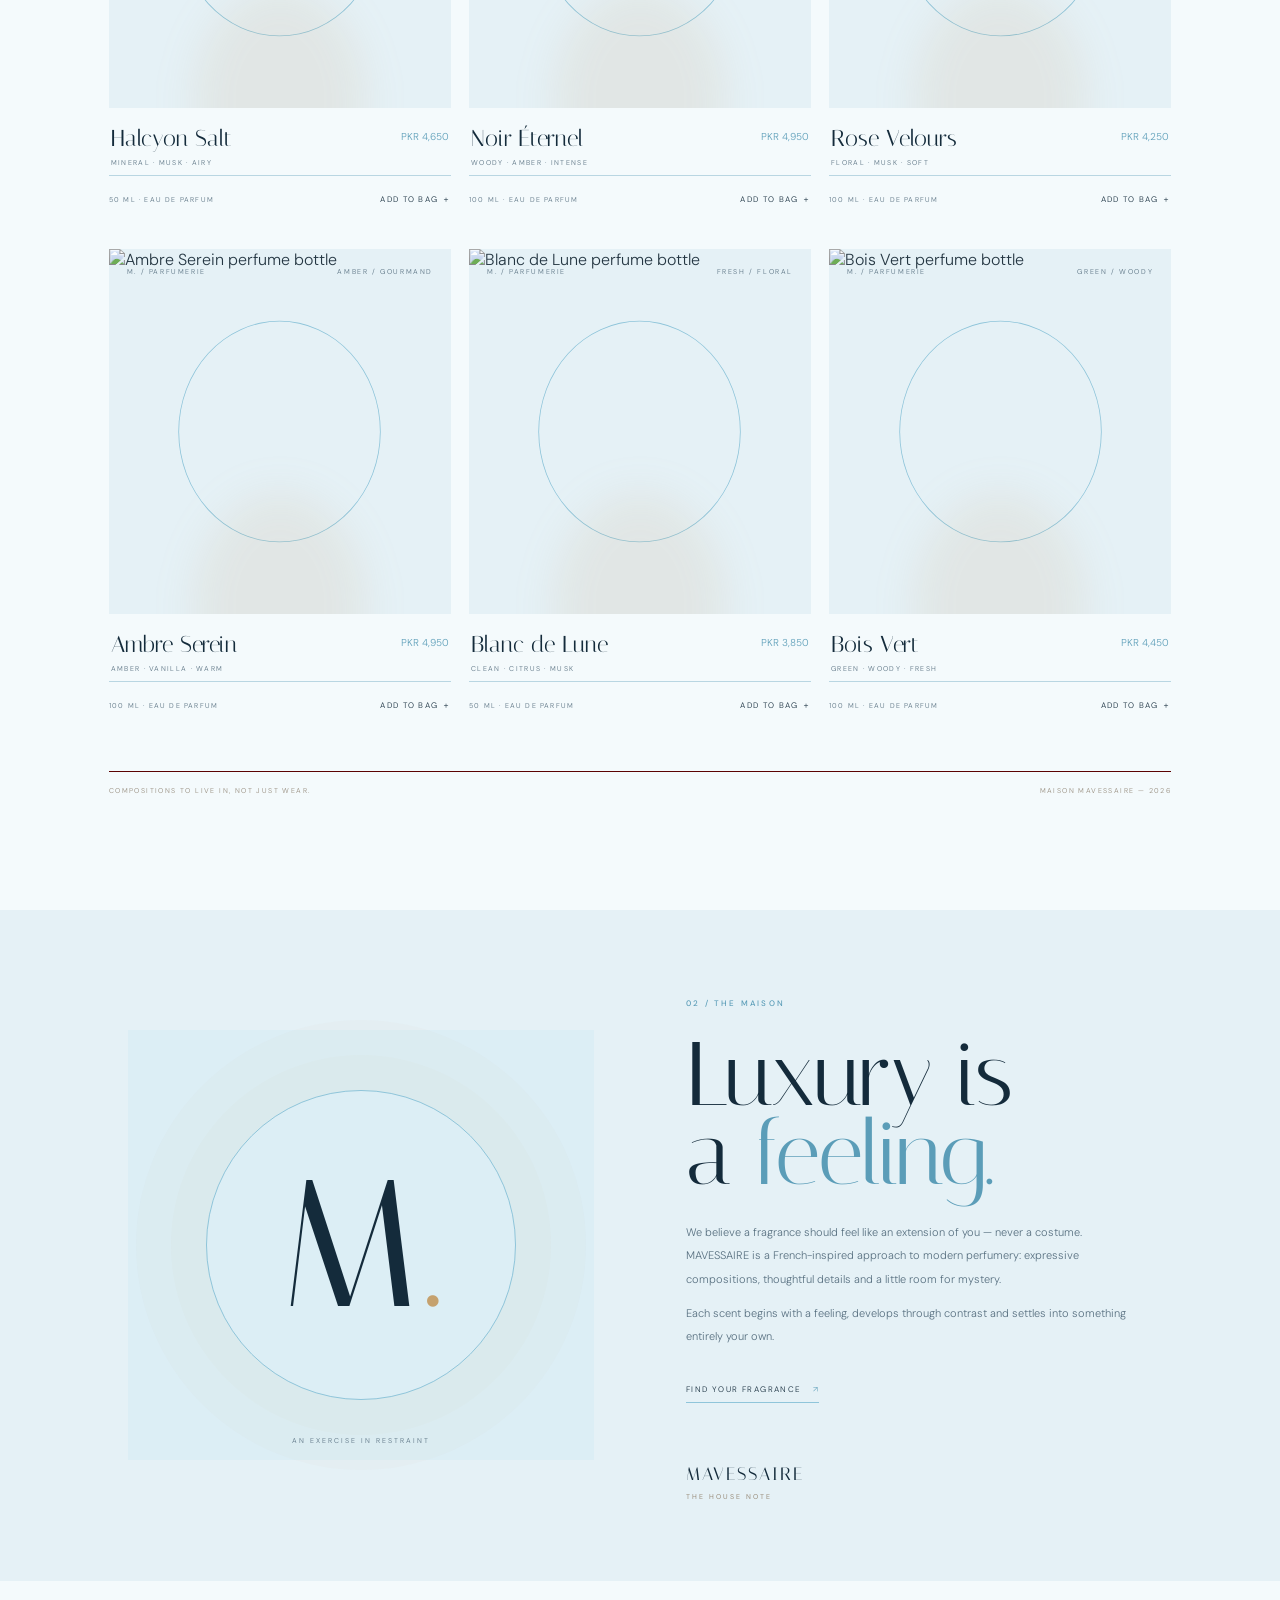
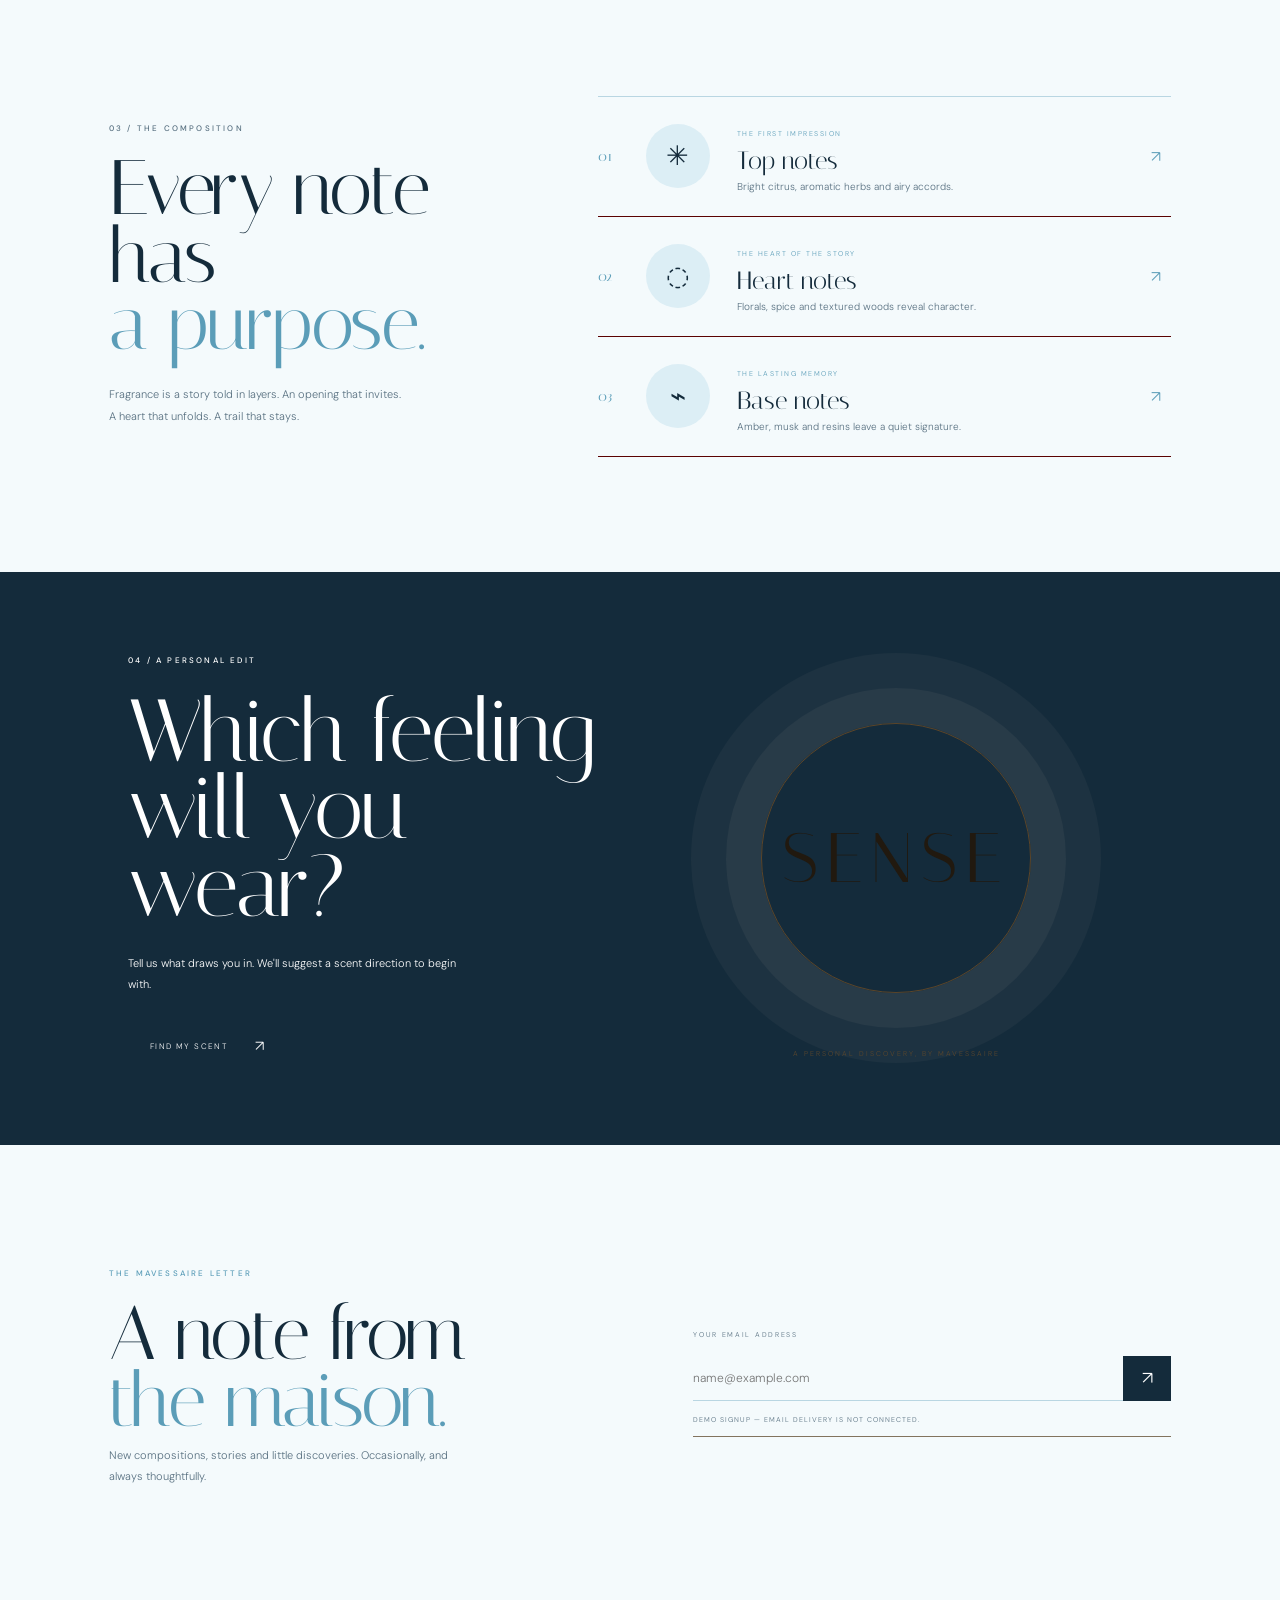
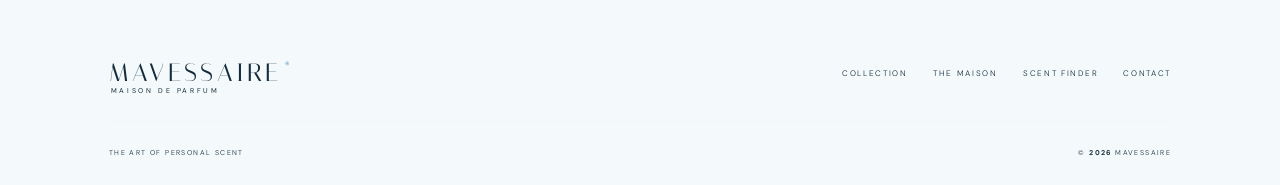
==== commit 47dccc07: "Add animated crystal scent sculpture to homepage hero" ====
--- a/index.html
+++ b/index.html
@@ -6,7 +6,7 @@
 <title>MAVESSAIRE — The Fragrance Atelier</title>
 <link rel="preconnect" href="https://fonts.googleapis.com"><link rel="preconnect" href="https://fonts.gstatic.com" crossorigin>
 <link href="https://fonts.googleapis.com/css2?family=DM+Sans:wght@300;400;500;600&family=Italiana&display=swap" rel="stylesheet">
-<link rel="stylesheet" href="styles.css?v=12">
+<link rel="stylesheet" href="styles.css?v=13">
 </head>
 <body>
 <div class="scroll-progress" id="scrollProgress"></div>
@@ -28,6 +28,48 @@
 </div>
 <div class="hero-stage" id="heroStage"><div class="hero-image-wash" aria-hidden="true"></div>
 <div class="stage-circle circle-one"></div><div class="stage-circle circle-two"></div>
+<div class="hero-object" aria-label="Abstract floating ice-blue crystal scent sculpture">
+  <div class="object-halo"></div>
+  <svg class="scent-sculpture" viewBox="0 0 520 520" role="img" aria-hidden="true">
+    <defs>
+      <radialGradient id="crystalCore" cx="38%" cy="28%" r="75%">
+        <stop offset="0" stop-color="#FFFFFF" stop-opacity=".98"/>
+        <stop offset=".28" stop-color="#DCEEF5" stop-opacity=".92"/>
+        <stop offset=".68" stop-color="#8FC5DA" stop-opacity=".52"/>
+        <stop offset="1" stop-color="#5B9DB8" stop-opacity=".18"/>
+      </radialGradient>
+      <linearGradient id="crystalEdge" x1="0" y1="0" x2="1" y2="1">
+        <stop stop-color="#FFFFFF" stop-opacity=".95"/>
+        <stop offset=".5" stop-color="#8FC5DA" stop-opacity=".7"/>
+        <stop offset="1" stop-color="#5B9DB8" stop-opacity=".25"/>
+      </linearGradient>
+      <linearGradient id="ribbon" x1="0" y1="0" x2="1" y2="1">
+        <stop stop-color="#FFFFFF" stop-opacity=".05"/>
+        <stop offset=".45" stop-color="#8FC5DA" stop-opacity=".78"/>
+        <stop offset="1" stop-color="#FFFFFF" stop-opacity=".12"/>
+      </linearGradient>
+      <filter id="softGlow"><feGaussianBlur stdDeviation="12"/></filter>
+    </defs>
+    <circle cx="260" cy="260" r="155" fill="#8FC5DA" opacity=".16" filter="url(#softGlow)"/>
+    <g class="crystal-turn">
+      <path d="M260 88 C326 124 384 190 383 260 C382 333 324 397 260 432 C196 397 138 333 137 260 C136 190 194 124 260 88Z" fill="url(#crystalCore)" stroke="url(#crystalEdge)" stroke-width="2"/>
+      <path d="M260 88 L304 246 L260 432 L216 246Z" fill="#FFFFFF" opacity=".19"/>
+      <path d="M260 88 L383 260 L260 432 L137 260Z" fill="none" stroke="#FFFFFF" stroke-opacity=".62" stroke-width="1.2"/>
+      <path d="M137 260 L260 218 L383 260 M216 246 L260 218 L304 246" fill="none" stroke="#5B9DB8" stroke-opacity=".48"/>
+      <path d="M260 88 L260 218 L260 432" stroke="#FFFFFF" stroke-opacity=".62"/>
+      <path d="M178 190 C223 145 300 145 344 190" fill="none" stroke="#FFFFFF" stroke-width="4" stroke-linecap="round" opacity=".72"/>
+    </g>
+    <g class="scent-ribbon">
+      <path d="M78 330 C146 230 210 213 270 250 C337 292 373 285 444 174" fill="none" stroke="url(#ribbon)" stroke-width="19" stroke-linecap="round"/>
+      <path d="M82 347 C152 257 210 244 270 278 C337 316 382 300 451 202" fill="none" stroke="#FFFFFF" stroke-opacity=".72" stroke-width="1.5"/>
+    </g>
+    <g fill="#FFFFFF">
+      <circle cx="115" cy="142" r="3"/><circle cx="405" cy="354" r="2.5"/><circle cx="365" cy="112" r="2"/>
+      <circle cx="147" cy="390" r="2"/><circle cx="430" cy="235" r="3"/>
+    </g>
+  </svg>
+  <span class="object-caption">THE SCENT<br>IN MOTION</span>
+</div>
 <div class="stage-note note-top">OBJECT<br>NO. 001</div>
 
 <div class="stage-note note-bottom"><span>HALCYON SALT</span><span>50 ML · EAU DE PARFUM</span></div>
@@ -65,5 +107,5 @@
 <div class="modal" id="quizModal" role="dialog" aria-modal="true"><div class="modal-card quiz-card" id="quizContent"></div></div>
 <div class="modal search-modal" id="searchModal" role="dialog" aria-modal="true" aria-label="Search fragrances"><div class="modal-card search-card"><button class="close-btn modal-x" id="searchClose" aria-label="Close search">×</button><p class="eyebrow">THE FRAGRANCE INDEX</p><h2>Find a <em>note.</em></h2><input id="searchInput" type="search" placeholder="Try amber, rose, musk..." autocomplete="off"><div id="searchResults"></div></div></div>
 <div class="toast" id="toast" role="status" aria-live="polite"></div>
-<script src="app.js?v=12" defer></script>
+<script src="app.js?v=13" defer></script>
 </body></html>
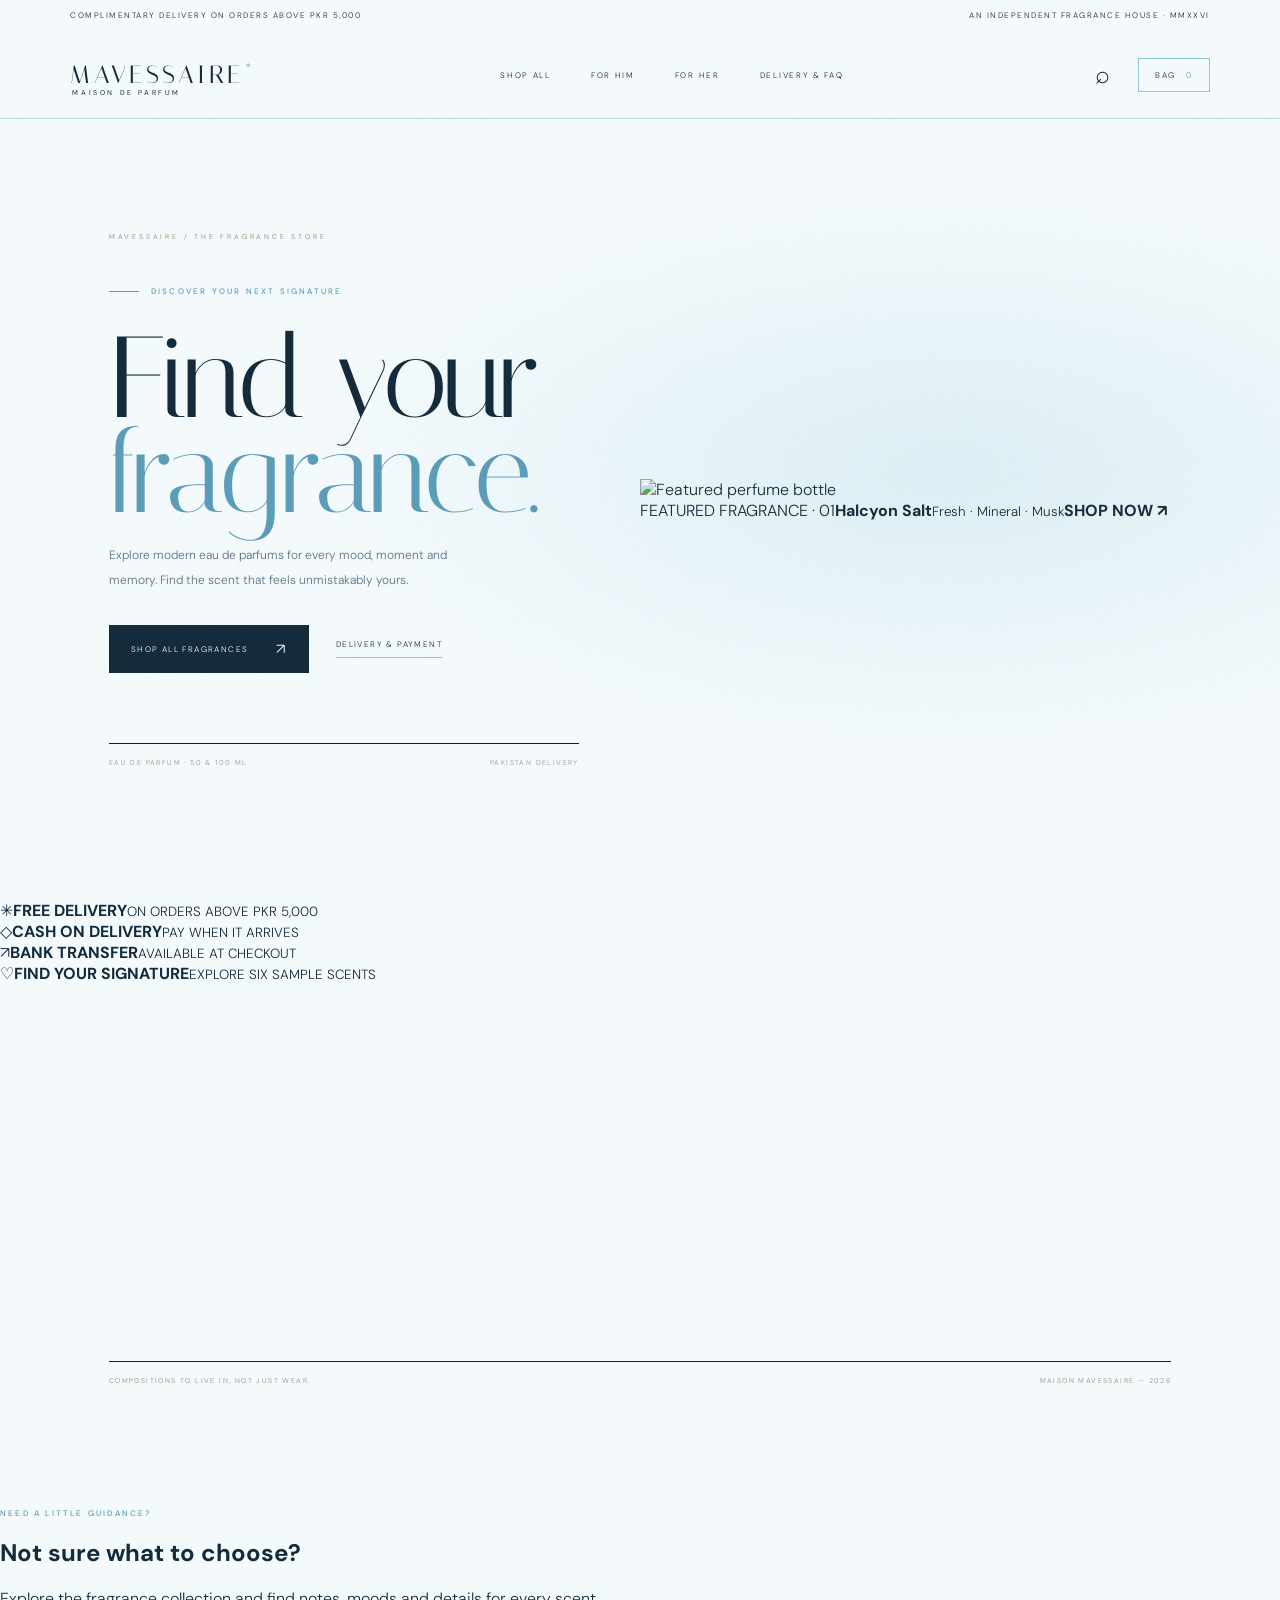
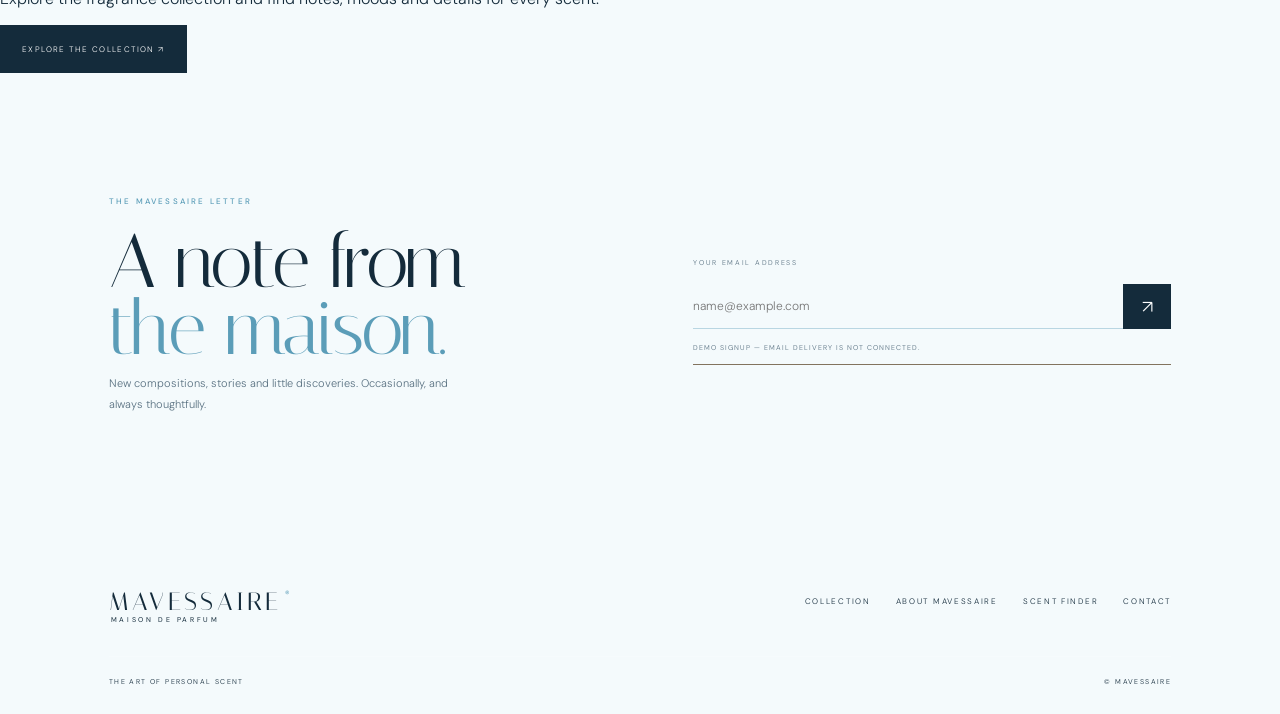
==== commit d7e55273: "Refocus MAVESSAIRE homepage as an ecommerce storefront" ====
--- a/index.html
+++ b/index.html
@@ -6,100 +6,27 @@
 <title>MAVESSAIRE — The Fragrance Atelier</title>
 <link rel="preconnect" href="https://fonts.googleapis.com"><link rel="preconnect" href="https://fonts.gstatic.com" crossorigin>
 <link href="https://fonts.googleapis.com/css2?family=DM+Sans:wght@300;400;500;600&family=Italiana&display=swap" rel="stylesheet">
-<link rel="stylesheet" href="styles.css?v=13">
+<link rel="stylesheet" href="styles.css?v=14">
 </head>
 <body>
 <div class="scroll-progress" id="scrollProgress"></div>
-<div class="experience-rail" aria-hidden="true"><span>01</span><i></i><span>04</span></div>
+
 <div class="announcement"><span>COMPLIMENTARY DELIVERY ON ORDERS ABOVE PKR 5,000</span><span>AN INDEPENDENT FRAGRANCE HOUSE · MMXXVI</span></div>
 <header class="site-header" id="header">
 <a class="brand" href="#home" aria-label="MAVESSAIRE home">MAVESSAIRE<span>®</span><small>MAISON DE PARFUM</small></a>
-<nav class="main-nav" id="mainNav"><a href="#collection">THE COLLECTION</a><a href="#maison">THE MAISON</a><a href="#discovery">SCENT FINDER</a></nav>
+<nav class="main-nav" id="mainNav"><a href="#collection">SHOP ALL</a><a href="#collection">FOR HIM</a><a href="#collection">FOR HER</a><a href="#benefits">DELIVERY & FAQ</a></nav>
 <div class="header-actions"><button class="search-trigger" id="searchOpen" aria-label="Search">⌕</button><button class="bag-trigger" id="bagOpen">BAG <span id="bagCount">0</span></button><button class="mobile-menu" id="menuOpen" aria-label="Open menu">☰</button></div>
 </header>
 <main id="home">
-<section class="hero">
-<div class="hero-copy"><p class="hero-edition">MAVESSAIRE / ATELIER Nº 01</p>
-<p class="kicker"><span class="kicker-line"></span> THE ART OF PERSONAL SCENT</p>
-<h1>Leave only<br><em>what lingers.</em></h1>
-<p class="hero-description">A modern fragrance wardrobe shaped by contrast, character and quiet confidence. Made for the moments that become memories.</p>
-<div class="hero-ctas"><a class="button button-dark" href="#collection">EXPLORE THE COLLECTION <span>↗</span></a><a class="under-link" href="#maison">DISCOVER OUR POINT OF VIEW</a></div>
-<div class="hero-coordinates"><span>48 N</span><span>SCENT, IN ITS ELEMENT</span><span>02 E</span></div><div class="hero-bottom"><span>EAU DE PARFUM · CONSIDERED COMPOSITIONS</span><span>01 — 06</span></div>
-</div>
-<div class="hero-stage" id="heroStage"><div class="hero-image-wash" aria-hidden="true"></div>
-<div class="stage-circle circle-one"></div><div class="stage-circle circle-two"></div>
-<div class="hero-object" aria-label="Abstract floating ice-blue crystal scent sculpture">
-  <div class="object-halo"></div>
-  <svg class="scent-sculpture" viewBox="0 0 520 520" role="img" aria-hidden="true">
-    <defs>
-      <radialGradient id="crystalCore" cx="38%" cy="28%" r="75%">
-        <stop offset="0" stop-color="#FFFFFF" stop-opacity=".98"/>
-        <stop offset=".28" stop-color="#DCEEF5" stop-opacity=".92"/>
-        <stop offset=".68" stop-color="#8FC5DA" stop-opacity=".52"/>
-        <stop offset="1" stop-color="#5B9DB8" stop-opacity=".18"/>
-      </radialGradient>
-      <linearGradient id="crystalEdge" x1="0" y1="0" x2="1" y2="1">
-        <stop stop-color="#FFFFFF" stop-opacity=".95"/>
-        <stop offset=".5" stop-color="#8FC5DA" stop-opacity=".7"/>
-        <stop offset="1" stop-color="#5B9DB8" stop-opacity=".25"/>
-      </linearGradient>
-      <linearGradient id="ribbon" x1="0" y1="0" x2="1" y2="1">
-        <stop stop-color="#FFFFFF" stop-opacity=".05"/>
-        <stop offset=".45" stop-color="#8FC5DA" stop-opacity=".78"/>
-        <stop offset="1" stop-color="#FFFFFF" stop-opacity=".12"/>
-      </linearGradient>
-      <filter id="softGlow"><feGaussianBlur stdDeviation="12"/></filter>
-    </defs>
-    <circle cx="260" cy="260" r="155" fill="#8FC5DA" opacity=".16" filter="url(#softGlow)"/>
-    <g class="crystal-turn">
-      <path d="M260 88 C326 124 384 190 383 260 C382 333 324 397 260 432 C196 397 138 333 137 260 C136 190 194 124 260 88Z" fill="url(#crystalCore)" stroke="url(#crystalEdge)" stroke-width="2"/>
-      <path d="M260 88 L304 246 L260 432 L216 246Z" fill="#FFFFFF" opacity=".19"/>
-      <path d="M260 88 L383 260 L260 432 L137 260Z" fill="none" stroke="#FFFFFF" stroke-opacity=".62" stroke-width="1.2"/>
-      <path d="M137 260 L260 218 L383 260 M216 246 L260 218 L304 246" fill="none" stroke="#5B9DB8" stroke-opacity=".48"/>
-      <path d="M260 88 L260 218 L260 432" stroke="#FFFFFF" stroke-opacity=".62"/>
-      <path d="M178 190 C223 145 300 145 344 190" fill="none" stroke="#FFFFFF" stroke-width="4" stroke-linecap="round" opacity=".72"/>
-    </g>
-    <g class="scent-ribbon">
-      <path d="M78 330 C146 230 210 213 270 250 C337 292 373 285 444 174" fill="none" stroke="url(#ribbon)" stroke-width="19" stroke-linecap="round"/>
-      <path d="M82 347 C152 257 210 244 270 278 C337 316 382 300 451 202" fill="none" stroke="#FFFFFF" stroke-opacity=".72" stroke-width="1.5"/>
-    </g>
-    <g fill="#FFFFFF">
-      <circle cx="115" cy="142" r="3"/><circle cx="405" cy="354" r="2.5"/><circle cx="365" cy="112" r="2"/>
-      <circle cx="147" cy="390" r="2"/><circle cx="430" cy="235" r="3"/>
-    </g>
-  </svg>
-  <span class="object-caption">THE SCENT<br>IN MOTION</span>
-</div>
-<div class="stage-note note-top">OBJECT<br>NO. 001</div>
-
-<div class="stage-note note-bottom"><span>HALCYON SALT</span><span>50 ML · EAU DE PARFUM</span></div>
-<div class="stage-index">M. / THE FRAGRANCE ATELIER</div>
-</div>
-<div class="hero-scroll"><span>SCROLL TO DISCOVER</span><i></i></div>
-</section>
-<section class="ticker" aria-label="Brand philosophy"><div class="ticker-track"><span>SCENT IS A FORM OF MEMORY</span><b>✳</b><span>MADE TO BE FELT</span><b>✳</b><span>THE ART OF ARRIVING</span><b>✳</b><span>SCENT IS A FORM OF MEMORY</span><b>✳</b><span>MADE TO BE FELT</span><b>✳</b><span>THE ART OF ARRIVING</span><b>✳</b></div></section>
-<section class="collection section-wrap" id="collection">
+<section class="hero shop-hero"><div class="hero-copy"><p class="hero-edition">MAVESSAIRE / THE FRAGRANCE STORE</p><p class="kicker"><span class="kicker-line"></span> DISCOVER YOUR NEXT SIGNATURE</p><h1>Find your<br><em>fragrance.</em></h1><p class="hero-description">Explore modern eau de parfums for every mood, moment and memory. Find the scent that feels unmistakably yours.</p><div class="hero-ctas"><a class="button button-dark" href="#collection">SHOP ALL FRAGRANCES <span>↗</span></a><a class="under-link" href="#benefits">DELIVERY & PAYMENT</a></div><div class="hero-bottom"><span>EAU DE PARFUM · 50 & 100 ML</span><span>PAKISTAN DELIVERY</span></div></div><a class="hero-feature" href="#collection" aria-label="Shop Halcyon Salt"><img src="https://images.unsplash.com/photo-1594035910387-fea47794261f?auto=format&fit=crop&w=1000&q=88" alt="Featured perfume bottle" fetchpriority="high"><div class="hero-feature-shade"></div><div class="hero-feature-copy"><span>FEATURED FRAGRANCE · 01</span><strong>Halcyon Salt</strong><small>Fresh · Mineral · Musk</small><b>SHOP NOW ↗</b></div></a></section><section class="store-benefits" id="benefits"><div><span>✳</span><b>FREE DELIVERY</b><small>ON ORDERS ABOVE PKR 5,000</small></div><div><span>◇</span><b>CASH ON DELIVERY</b><small>PAY WHEN IT ARRIVES</small></div><div><span>↗</span><b>BANK TRANSFER</b><small>AVAILABLE AT CHECKOUT</small></div><div><span>♡</span><b>FIND YOUR SIGNATURE</b><small>EXPLORE SIX SAMPLE SCENTS</small></div></section><section class="collection section-wrap" id="collection">
 <div class="section-heading reveal"><div><p class="eyebrow">01 / THE FRAGRANCE WARDROBE</p><h2>Find your <em>signature.</em></h2></div><p>Six expressions. Different moods.<br>One unmistakable point of view.</p></div>
 <div class="collection-toolbar reveal"><div class="filters" role="group" aria-label="Filter fragrances"><button class="filter active" data-filter="all">ALL</button><button class="filter" data-filter="men">HIM</button><button class="filter" data-filter="women">HER</button><button class="filter" data-filter="unisex">EVERYONE</button></div><span id="resultCount">06 FRAGRANCES</span></div>
 <div class="product-grid" id="products" aria-live="polite"></div>
 <div class="collection-foot"><span>COMPOSITIONS TO LIVE IN, NOT JUST WEAR.</span><span>MAISON MAVESSAIRE — 2026</span></div>
 </section>
-<section class="maison" id="maison">
-<div class="maison-visual reveal"><div class="maison-orbit"></div><div class="maison-monogram">M<span>.</span></div><div class="maison-caption">AN EXERCISE IN RESTRAINT</div></div>
-<div class="maison-copy reveal"><p class="eyebrow">02 / THE MAISON</p><h2>Luxury is<br>a <em>feeling.</em></h2><p>We believe a fragrance should feel like an extension of you — never a costume. MAVESSAIRE is a French-inspired approach to modern perfumery: expressive compositions, thoughtful details and a little room for mystery.</p><p>Each scent begins with a feeling, develops through contrast and settles into something entirely your own.</p><a class="under-link light-link" href="#discovery">FIND YOUR FRAGRANCE <span>↗</span></a><div class="signature">MAVESSAIRE <small>THE HOUSE NOTE</small></div></div>
-</section>
-<section class="notes-section section-wrap">
-<div class="notes-intro reveal"><p class="eyebrow">03 / THE COMPOSITION</p><h2>Every note has<br><em>a purpose.</em></h2><p>Fragrance is a story told in layers. An opening that invites. A heart that unfolds. A trail that stays.</p></div>
-<div class="note-stack">
-<article class="note-row reveal"><span class="note-number">01</span><div class="note-art note-art-top">✳</div><div><small>THE FIRST IMPRESSION</small><h3>Top notes</h3><p>Bright citrus, aromatic herbs and airy accords.</p></div><span class="note-arrow">↗</span></article>
-<article class="note-row reveal"><span class="note-number">02</span><div class="note-art note-art-mid">◌</div><div><small>THE HEART OF THE STORY</small><h3>Heart notes</h3><p>Florals, spice and textured woods reveal character.</p></div><span class="note-arrow">↗</span></article>
-<article class="note-row reveal"><span class="note-number">03</span><div class="note-art note-art-base">⌁</div><div><small>THE LASTING MEMORY</small><h3>Base notes</h3><p>Amber, musk and resins leave a quiet signature.</p></div><span class="note-arrow">↗</span></article>
-</div>
-</section>
-<section class="discovery" id="discovery"><div class="discovery-inner reveal"><p class="eyebrow">04 / A PERSONAL EDIT</p><h2>Which feeling<br>will you <em>wear?</em></h2><p>Tell us what draws you in. We'll suggest a scent direction to begin with.</p><button class="button button-light" id="startQuiz">FIND MY SCENT <span>↗</span></button></div><div class="discovery-side"><span class="disc-word">SENSE</span><div class="disc-ring"></div><span class="disc-caption">A PERSONAL DISCOVERY, BY MAVESSAIRE</span></div></section>
-<section class="newsletter section-wrap"><div><p class="eyebrow">THE MAVESSAIRE LETTER</p><h2>A note from<br><em>the maison.</em></h2><p>New compositions, stories and little discoveries. Occasionally, and always thoughtfully.</p></div><form id="newsletterForm" class="newsletter-form"><label for="newsletterEmail">YOUR EMAIL ADDRESS</label><div class="newsletter-input"><input id="newsletterEmail" type="email" placeholder="name@example.com" required><button type="submit" aria-label="Subscribe">↗</button></div><small>DEMO SIGNUP — EMAIL DELIVERY IS NOT CONNECTED.</small></form></section>
+<section class="shop-help"><div><p class="eyebrow">NEED A LITTLE GUIDANCE?</p><h2>Not sure what to choose?</h2><p>Explore the fragrance collection and find notes, moods and details for every scent.</p></div><a class="button button-dark" href="#collection">EXPLORE THE COLLECTION ↗</a></section><section class="newsletter section-wrap"><div><p class="eyebrow">THE MAVESSAIRE LETTER</p><h2>A note from<br><em>the maison.</em></h2><p>New compositions, stories and little discoveries. Occasionally, and always thoughtfully.</p></div><form id="newsletterForm" class="newsletter-form"><label for="newsletterEmail">YOUR EMAIL ADDRESS</label><div class="newsletter-input"><input id="newsletterEmail" type="email" placeholder="name@example.com" required><button type="submit" aria-label="Subscribe">↗</button></div><small>DEMO SIGNUP — EMAIL DELIVERY IS NOT CONNECTED.</small></form></section>
 </main>
-<footer class="footer"><a class="brand footer-brand" href="#home">MAVESSAIRE<span>®</span><small>MAISON DE PARFUM</small></a><div class="footer-links"><a href="#collection">COLLECTION</a><a href="#maison">THE MAISON</a><a href="#discovery">SCENT FINDER</a><a href="mailto:bonjour@mavessaire.com">CONTACT</a></div><div class="footer-meta"><span>THE ART OF PERSONAL SCENT</span><span>© <b id="year"></b> MAVESSAIRE</span></div></footer>
+<footer class="footer"><a class="brand footer-brand" href="#home">MAVESSAIRE<span>®</span><small>MAISON DE PARFUM</small></a><div class="footer-links"><a href="#collection">COLLECTION</a><a href="#collection">ABOUT MAVESSAIRE</a><a href="#collection">SCENT FINDER</a><a href="mailto:bonjour@mavessaire.com">CONTACT</a></div><div class="footer-meta"><span>THE ART OF PERSONAL SCENT</span><span>© <b id="year"></b> MAVESSAIRE</span></div></footer>
 <div class="overlay" id="overlay"></div>
 <aside class="cart-drawer" id="cartDrawer" aria-label="Shopping bag" aria-hidden="true"><div class="drawer-head"><div><p class="eyebrow">YOUR SELECTION</p><h2>Your bag <span id="drawerCount">0</span></h2></div><button class="close-btn" id="bagClose" aria-label="Close bag">×</button></div><div class="cart-items" id="cartItems"></div><div class="drawer-bottom"><p id="shippingMessage">Complimentary delivery above PKR 5,000</p><div class="subtotal"><span>SUBTOTAL</span><strong id="cartSubtotal">PKR 0</strong></div><div class="subtotal shipping-row"><span>DELIVERY</span><strong id="cartShipping">—</strong></div><button class="button button-dark full-button" id="checkoutOpen">CONTINUE TO CHECKOUT <span>↗</span></button><small>DEMO STOREFRONT · NO PAYMENT IS PROCESSED</small></div></aside>
 <div class="modal" id="checkoutModal" role="dialog" aria-modal="true" aria-labelledby="checkoutTitle"><div class="modal-card checkout-card"><button class="close-btn modal-x" id="checkoutClose" aria-label="Close checkout">×</button><p class="eyebrow">THE FINAL DETAIL</p><h2 id="checkoutTitle">Make it <em>yours.</em></h2><form id="checkoutForm"><div class="form-grid"><label>FULL NAME<input name="name" autocomplete="name" required placeholder="Your full name"></label><label>PHONE NUMBER<input name="phone" autocomplete="tel" required type="tel" placeholder="03XX XXXXXXX"></label><label class="wide">EMAIL ADDRESS<input name="email" autocomplete="email" type="email" placeholder="you@example.com"></label><label class="wide">DELIVERY ADDRESS<textarea name="address" autocomplete="street-address" required placeholder="House, street, area and city"></textarea></label></div><p class="eyebrow payment-heading">PAYMENT METHOD</p><label class="payment-choice"><input type="radio" name="payment" value="Cash on Delivery" checked><span><b>Cash on Delivery</b><small>Pay when your order arrives.</small></span></label><label class="payment-choice"><input type="radio" name="payment" value="Bank Transfer"><span><b>Bank Transfer</b><small>Bank instructions will be provided by the store owner.</small></span></label><div class="checkout-summary"><span>ORDER TOTAL · INCLUDING DELIVERY</span><strong id="checkoutTotal">PKR 0</strong></div><button class="button button-dark full-button" type="submit">PLACE DEMO ORDER <span>↗</span></button><small class="demo-warning">DEMO ONLY: this order is saved in this browser. It is not sent to MAVESSAIRE and no payment is collected.</small></form></div></div>
@@ -107,5 +34,5 @@
 <div class="modal" id="quizModal" role="dialog" aria-modal="true"><div class="modal-card quiz-card" id="quizContent"></div></div>
 <div class="modal search-modal" id="searchModal" role="dialog" aria-modal="true" aria-label="Search fragrances"><div class="modal-card search-card"><button class="close-btn modal-x" id="searchClose" aria-label="Close search">×</button><p class="eyebrow">THE FRAGRANCE INDEX</p><h2>Find a <em>note.</em></h2><input id="searchInput" type="search" placeholder="Try amber, rose, musk..." autocomplete="off"><div id="searchResults"></div></div></div>
 <div class="toast" id="toast" role="status" aria-live="polite"></div>
-<script src="app.js?v=13" defer></script>
+<script src="app.js?v=14" defer></script>
 </body></html>
--- a/styles.css
+++ b/styles.css
@@ -158,3 +158,25 @@
  .maison{background:#E5F1F6}
  .discovery{background:#142B3B}
 }
+
+/* V13 — floating crystal scent sculpture; cool MAVESSAIRE palette */
+.hero-stage{background:transparent;isolation:isolate}
+.hero-stage:before{content:"";position:absolute;width:min(78%,440px);aspect-ratio:1;border-radius:50%;background:radial-gradient(circle,#DCEEF5 0%,#8FC5DA55 34%,transparent 72%);filter:blur(18px);opacity:.8;z-index:-1}
+.stage-circle{border-color:#8FC5DA70}
+.circle-one{width:min(76%,420px);border-style:solid;animation:rotate 52s linear infinite}
+.circle-two{width:min(94%,520px);border:1px dashed #5B9DB855;animation:rotate 78s linear infinite reverse}
+.hero-object{position:relative;z-index:2;width:min(84%,430px);aspect-ratio:1;display:grid;place-items:center;animation:objectFloat 7s ease-in-out infinite;transition:transform .6s ease}
+.object-halo{position:absolute;width:62%;height:62%;border-radius:50%;background:#8FC5DA55;filter:blur(36px);animation:haloPulse 5s ease-in-out infinite}
+.scent-sculpture{position:relative;width:100%;height:100%;overflow:visible;filter:drop-shadow(0 25px 35px #142B3B22)}
+.crystal-turn{transform-origin:260px 260px;animation:crystalTurn 18s ease-in-out infinite alternate}
+.scent-ribbon{transform-origin:260px 260px;animation:ribbonDrift 9s ease-in-out infinite alternate}
+.object-caption{position:absolute;right:-6%;bottom:14%;font-size:7px;line-height:1.8;letter-spacing:2.5px;color:#587080}
+.note-top{color:#587080}.note-bottom span:first-child{color:#142B3B}
+.stage-index{color:#5B9DB8}
+@keyframes objectFloat{0%,100%{transform:translateY(0) rotate(-1deg)}50%{transform:translateY(-13px) rotate(1deg)}}
+@keyframes haloPulse{0%,100%{transform:scale(.86);opacity:.45}50%{transform:scale(1.12);opacity:.8}}
+@keyframes crystalTurn{0%{transform:rotate(-4deg) scale(.98)}100%{transform:rotate(4deg) scale(1.02)}}
+@keyframes ribbonDrift{0%{transform:translate(-5px,5px) rotate(-3deg)}100%{transform:translate(7px,-7px) rotate(3deg)}}
+@media(max-width:900px){.hero-object{width:min(82%,390px)}.object-caption{right:-2%}}
+@media(max-width:680px){.hero-object{width:min(86%,340px)}.object-caption{right:-1%;bottom:10%;font-size:6px}.hero-stage:before{width:85%}}
+@media(prefers-reduced-motion:reduce){.hero-object,.object-halo,.crystal-turn,.scent-ribbon{animation:none!important}}
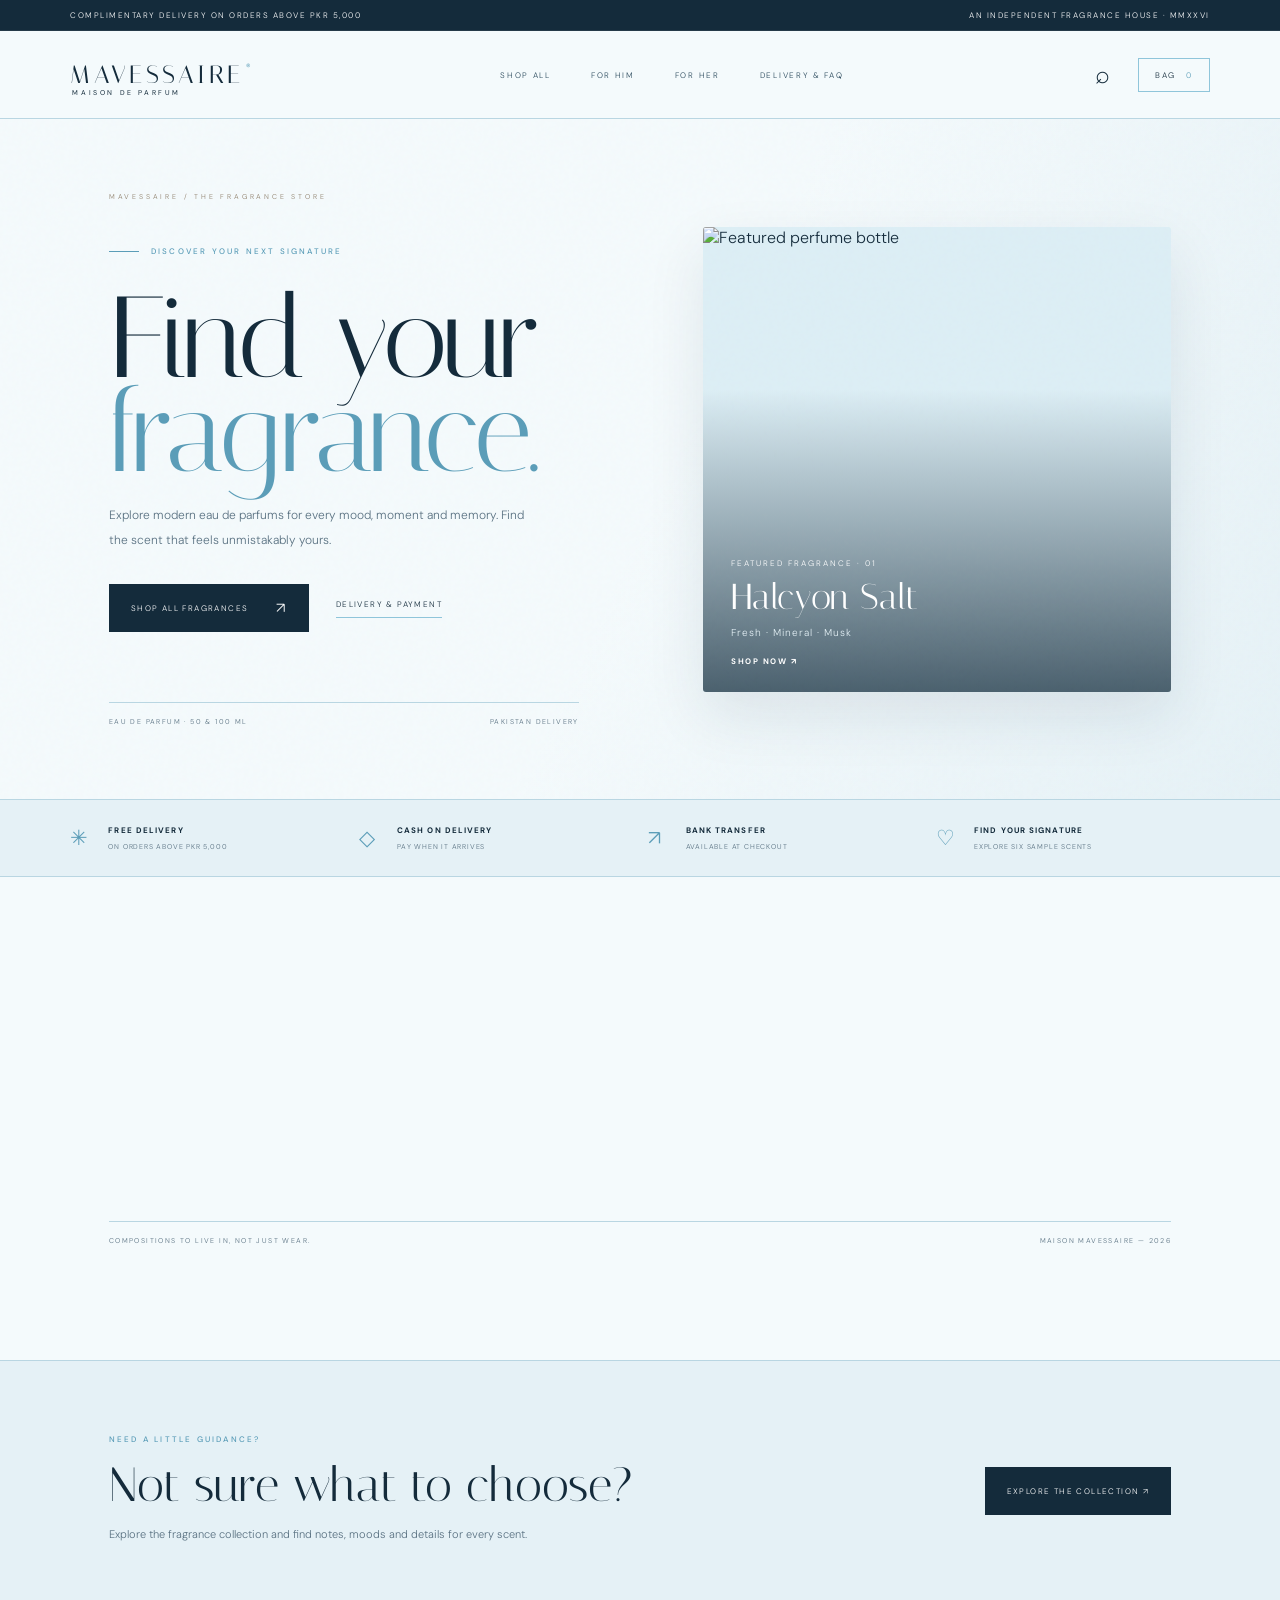
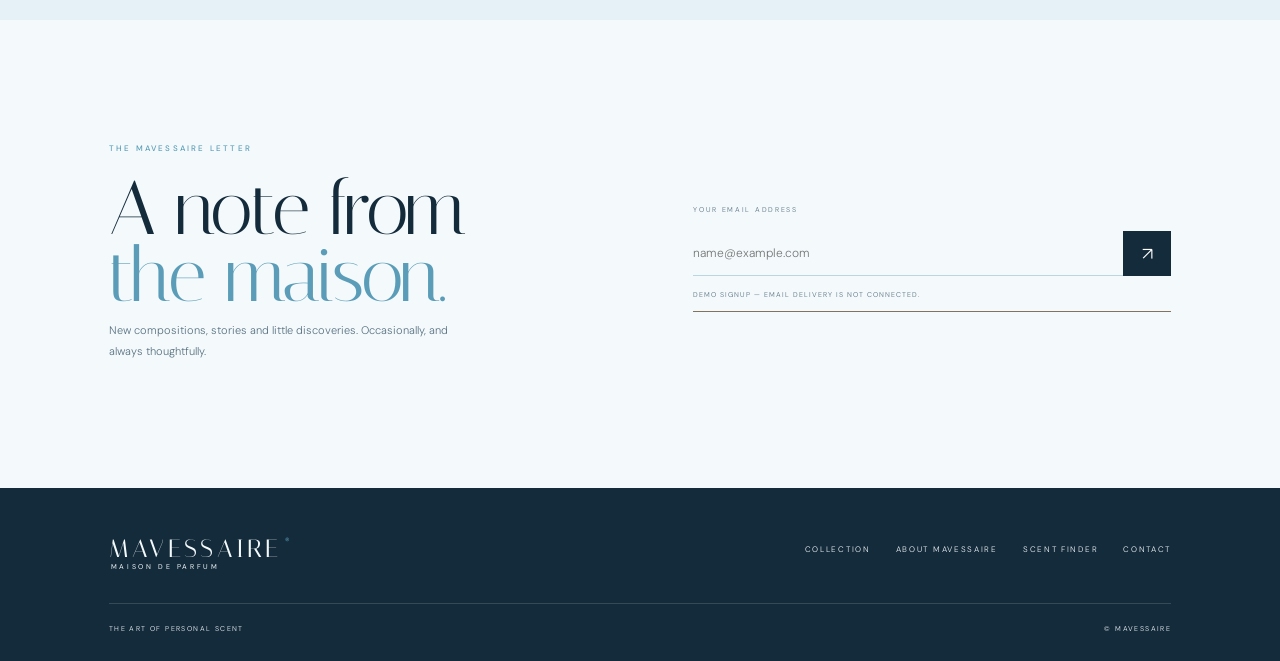
==== commit c3ead63f: "Add cache version for ecommerce navigation filter" ====
--- a/index.html
+++ b/index.html
@@ -34,5 +34,5 @@
 <div class="modal" id="quizModal" role="dialog" aria-modal="true"><div class="modal-card quiz-card" id="quizContent"></div></div>
 <div class="modal search-modal" id="searchModal" role="dialog" aria-modal="true" aria-label="Search fragrances"><div class="modal-card search-card"><button class="close-btn modal-x" id="searchClose" aria-label="Close search">×</button><p class="eyebrow">THE FRAGRANCE INDEX</p><h2>Find a <em>note.</em></h2><input id="searchInput" type="search" placeholder="Try amber, rose, musk..." autocomplete="off"><div id="searchResults"></div></div></div>
 <div class="toast" id="toast" role="status" aria-live="polite"></div>
-<script src="app.js?v=14" defer></script>
+<script src="app.js?v=15" defer></script>
 </body></html>
--- a/styles.css
+++ b/styles.css
@@ -180,3 +180,17 @@
 @media(max-width:900px){.hero-object{width:min(82%,390px)}.object-caption{right:-2%}}
 @media(max-width:680px){.hero-object{width:min(86%,340px)}.object-caption{right:-1%;bottom:10%;font-size:6px}.hero-stage:before{width:85%}}
 @media(prefers-reduced-motion:reduce){.hero-object,.object-halo,.crystal-turn,.scent-ribbon{animation:none!important}}
+
+/* V14 — clean, conversion-focused fragrance e-commerce storefront */
+html{scroll-padding-top:95px}.announcement{background:#142B3B;color:#fff}.site-header{background:#F4FAFCF2;border-color:#B9D6E2}.brand,.brand small{color:#142B3B}.main-nav a{color:#29485B}
+.hero.shop-hero{min-height:590px;grid-template-columns:1fr .9fr;gap:7%;padding-top:48px;padding-bottom:48px;background:linear-gradient(115deg,#F4FAFC 0%,#F4FAFC 52%,#E5F1F6 100%)}
+.shop-hero .hero-copy{padding:25px 0}.shop-hero .hero h1{font-size:clamp(62px,7vw,94px)}.shop-hero .hero-description{color:#587080;max-width:420px}.shop-hero .hero-bottom{border-color:#B9D6E2;color:#587080}
+.hero-feature{height:465px;max-height:48vw;min-height:330px;position:relative;display:block;overflow:hidden;border-radius:3px;background:#DCEEF5;box-shadow:0 24px 60px #142B3B18}
+.hero-feature img{width:100%;height:100%;object-fit:cover;object-position:center 44%;display:block;transition:transform 1s cubic-bezier(.2,.75,.25,1)}.hero-feature:hover img{transform:scale(1.045)}.hero-feature-shade{position:absolute;inset:35% 0 0;background:linear-gradient(transparent,#142B3BBA)}
+.hero-feature-copy{position:absolute;bottom:26px;left:28px;display:flex;flex-direction:column;gap:8px;color:#fff}.hero-feature-copy span{font-size:8px;letter-spacing:2px}.hero-feature-copy strong{font:36px var(--serif);font-weight:400}.hero-feature-copy small{font-size:10px;letter-spacing:1px;color:#E5F1F6}.hero-feature-copy b{font-size:8px;letter-spacing:1.5px;margin-top:9px}
+.store-benefits{display:grid;grid-template-columns:repeat(4,1fr);background:#E5F1F6;border-top:1px solid #B9D6E2;border-bottom:1px solid #B9D6E2;padding:24px 5.5%;gap:15px}.store-benefits>div{display:grid;grid-template-columns:28px 1fr;grid-template-rows:auto auto;column-gap:10px;align-items:center}.store-benefits>div>span{grid-row:1/3;color:#5B9DB8;font-size:21px}.store-benefits b{font-size:8px;letter-spacing:1.1px;color:#142B3B}.store-benefits small{font-size:7px;letter-spacing:.8px;color:#587080;margin-top:5px}
+.collection{padding-top:82px}.collection-toolbar{border-color:#B9D6E2}.filter{color:#587080}.filter.active{color:#142B3B;border-color:#5B9DB8}.product-art{background:#E5F1F6}.product-info h3{color:#142B3B}.product-price{color:#5B9DB8}.add-button{color:#142B3B;border-color:#8FC5DA}.add-button:hover{background:#142B3B;color:#fff}.collection-foot{border-color:#B9D6E2;color:#587080}
+.shop-help{display:flex;align-items:center;justify-content:space-between;gap:30px;padding:65px 8.5%;background:#E5F1F6;border-top:1px solid #B9D6E2}.shop-help h2{font:clamp(32px,4vw,48px) var(--serif);font-weight:400;color:#142B3B;margin:12px 0}.shop-help p:not(.eyebrow){font-size:11px;line-height:1.8;color:#587080;max-width:440px}
+.newsletter{background:#F4FAFC}.footer{background:#142B3B;color:#fff}.footer .brand,.footer .brand small,.footer-links a,.footer-meta{color:#F4FAFC}
+@media(max-width:900px){.hero.shop-hero{gap:4%;padding-left:6%;padding-right:6%}.hero-feature{height:390px}.store-benefits{grid-template-columns:repeat(2,1fr);row-gap:22px}}
+@media(max-width:680px){.hero.shop-hero{grid-template-columns:1fr;padding:38px 7% 52px;gap:28px}.shop-hero .hero-copy{padding:5px 0}.shop-hero .hero h1{font-size:clamp(62px,16vw,86px)}.hero-feature{height:390px;max-height:none;min-height:0}.store-benefits{padding:22px 7%;grid-template-columns:1fr 1fr;gap:20px 12px}.store-benefits b{font-size:7px}.store-benefits small{font-size:6px}.collection{padding-top:65px}.shop-help{padding:48px 7%;display:block}.shop-help .button{margin-top:16px}}
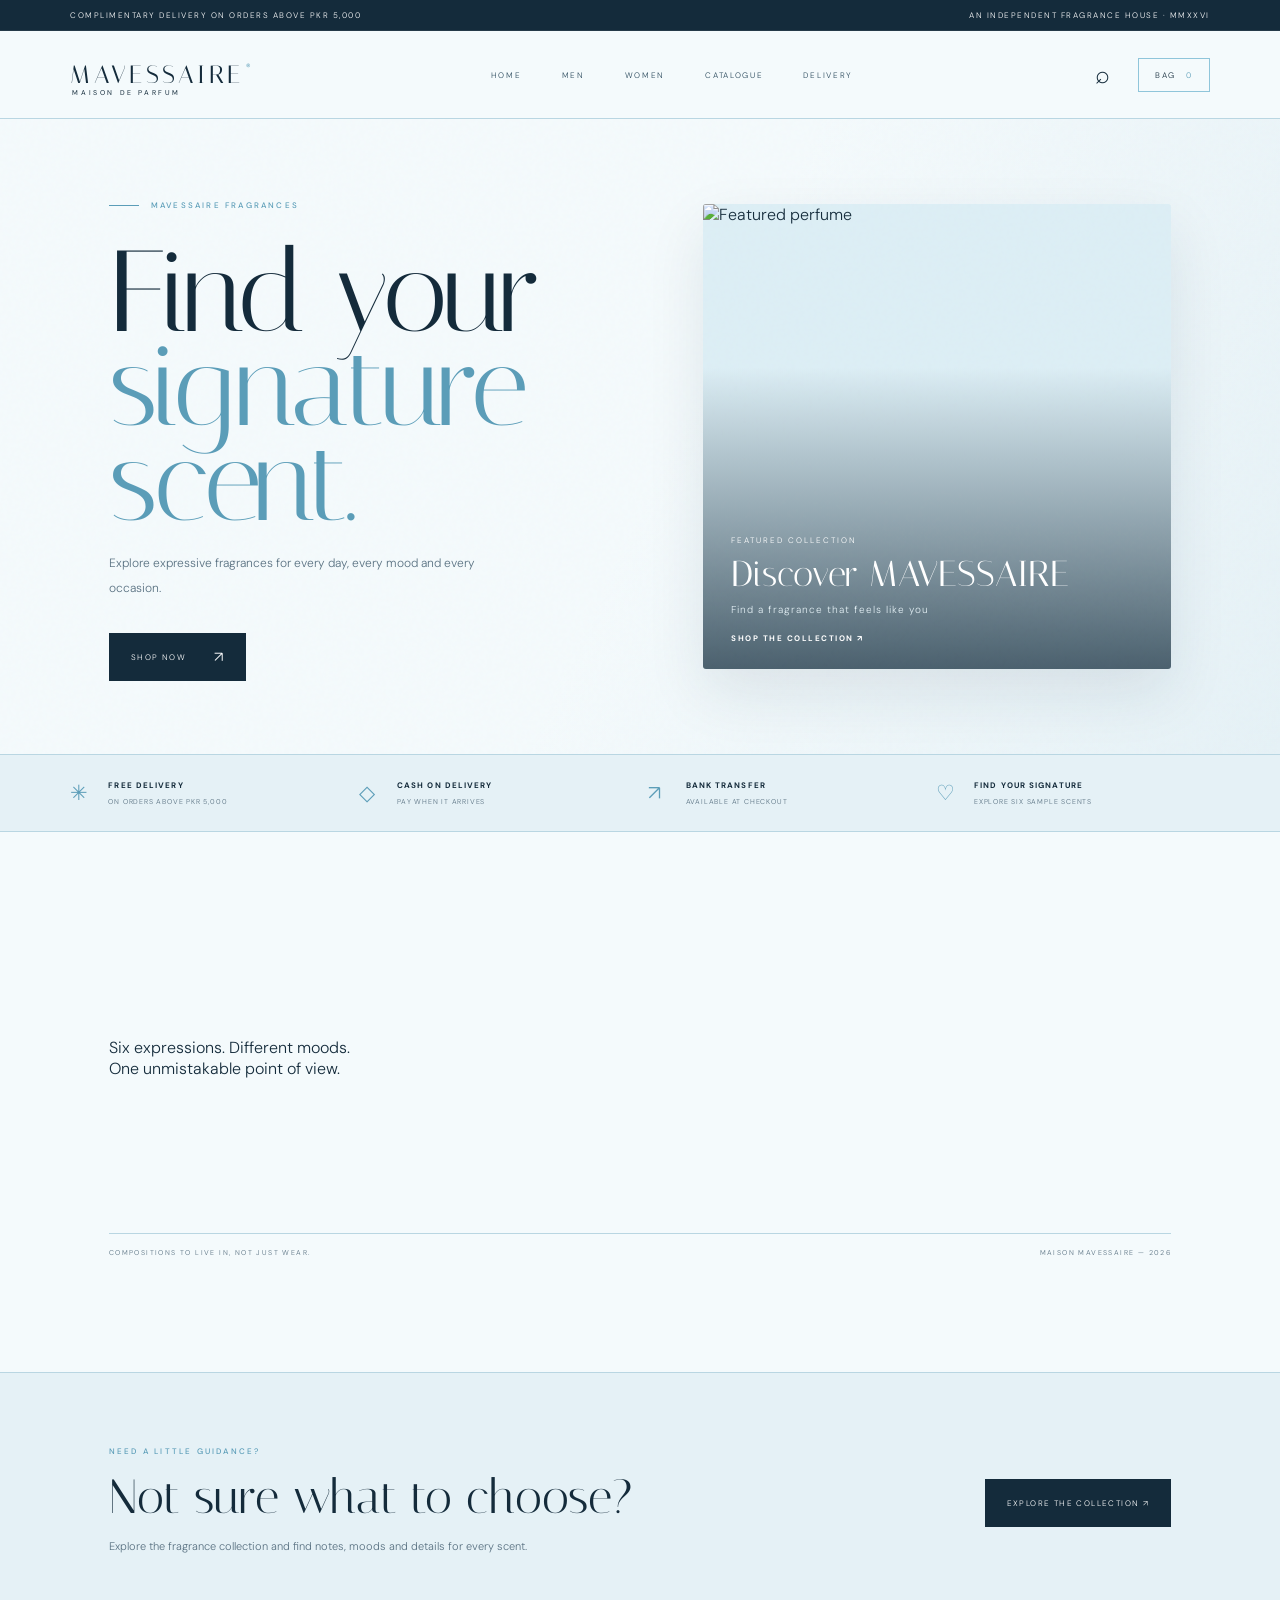
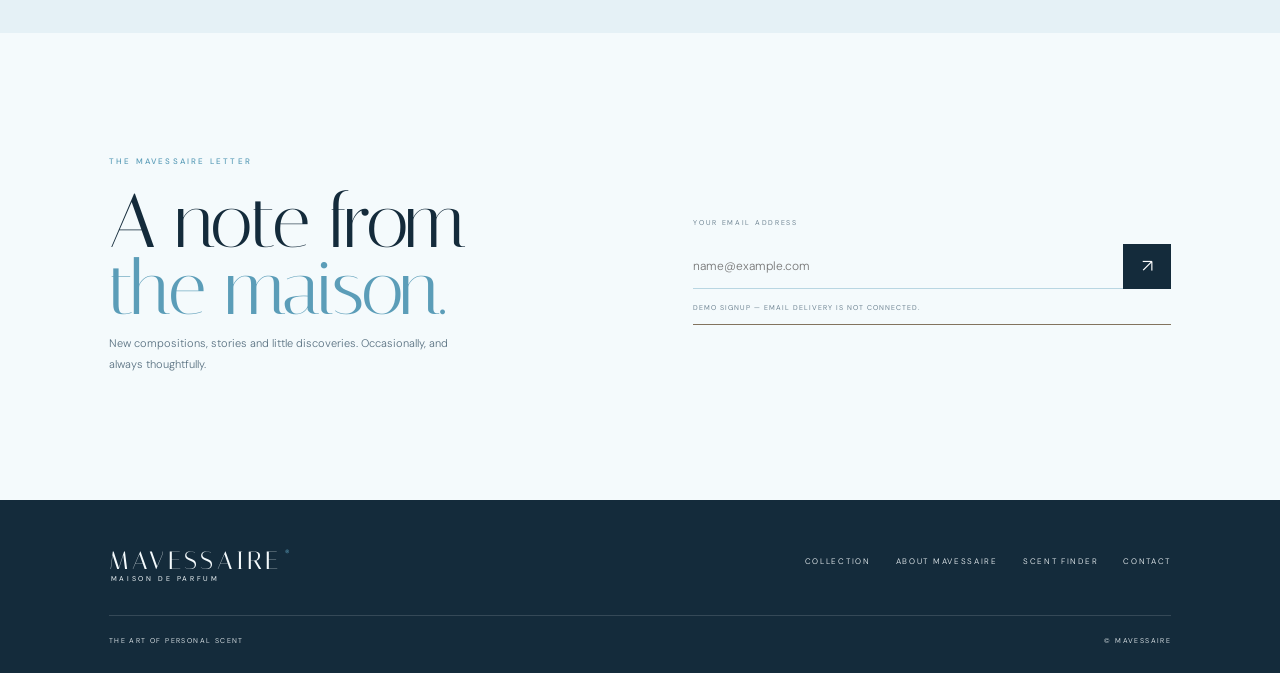
==== commit 4af2b595: "Rework MAVESSAIRE into product-first perfume ecommerce storefront" ====
--- a/index.html
+++ b/index.html
@@ -6,7 +6,7 @@
 <title>MAVESSAIRE — The Fragrance Atelier</title>
 <link rel="preconnect" href="https://fonts.googleapis.com"><link rel="preconnect" href="https://fonts.gstatic.com" crossorigin>
 <link href="https://fonts.googleapis.com/css2?family=DM+Sans:wght@300;400;500;600&family=Italiana&display=swap" rel="stylesheet">
-<link rel="stylesheet" href="styles.css?v=14">
+<link rel="stylesheet" href="styles.css?v=16">
 </head>
 <body>
 <div class="scroll-progress" id="scrollProgress"></div>
@@ -14,12 +14,12 @@
 <div class="announcement"><span>COMPLIMENTARY DELIVERY ON ORDERS ABOVE PKR 5,000</span><span>AN INDEPENDENT FRAGRANCE HOUSE · MMXXVI</span></div>
 <header class="site-header" id="header">
 <a class="brand" href="#home" aria-label="MAVESSAIRE home">MAVESSAIRE<span>®</span><small>MAISON DE PARFUM</small></a>
-<nav class="main-nav" id="mainNav"><a href="#collection">SHOP ALL</a><a href="#collection">FOR HIM</a><a href="#collection">FOR HER</a><a href="#benefits">DELIVERY & FAQ</a></nav>
+<nav class="main-nav" id="mainNav"><a href="#home">HOME</a><a href="#collection" data-shop-filter="men">MEN</a><a href="#collection" data-shop-filter="women">WOMEN</a><a href="#collection">CATALOGUE</a><a href="#benefits">DELIVERY</a></nav>
 <div class="header-actions"><button class="search-trigger" id="searchOpen" aria-label="Search">⌕</button><button class="bag-trigger" id="bagOpen">BAG <span id="bagCount">0</span></button><button class="mobile-menu" id="menuOpen" aria-label="Open menu">☰</button></div>
 </header>
 <main id="home">
-<section class="hero shop-hero"><div class="hero-copy"><p class="hero-edition">MAVESSAIRE / THE FRAGRANCE STORE</p><p class="kicker"><span class="kicker-line"></span> DISCOVER YOUR NEXT SIGNATURE</p><h1>Find your<br><em>fragrance.</em></h1><p class="hero-description">Explore modern eau de parfums for every mood, moment and memory. Find the scent that feels unmistakably yours.</p><div class="hero-ctas"><a class="button button-dark" href="#collection">SHOP ALL FRAGRANCES <span>↗</span></a><a class="under-link" href="#benefits">DELIVERY & PAYMENT</a></div><div class="hero-bottom"><span>EAU DE PARFUM · 50 & 100 ML</span><span>PAKISTAN DELIVERY</span></div></div><a class="hero-feature" href="#collection" aria-label="Shop Halcyon Salt"><img src="https://images.unsplash.com/photo-1594035910387-fea47794261f?auto=format&fit=crop&w=1000&q=88" alt="Featured perfume bottle" fetchpriority="high"><div class="hero-feature-shade"></div><div class="hero-feature-copy"><span>FEATURED FRAGRANCE · 01</span><strong>Halcyon Salt</strong><small>Fresh · Mineral · Musk</small><b>SHOP NOW ↗</b></div></a></section><section class="store-benefits" id="benefits"><div><span>✳</span><b>FREE DELIVERY</b><small>ON ORDERS ABOVE PKR 5,000</small></div><div><span>◇</span><b>CASH ON DELIVERY</b><small>PAY WHEN IT ARRIVES</small></div><div><span>↗</span><b>BANK TRANSFER</b><small>AVAILABLE AT CHECKOUT</small></div><div><span>♡</span><b>FIND YOUR SIGNATURE</b><small>EXPLORE SIX SAMPLE SCENTS</small></div></section><section class="collection section-wrap" id="collection">
-<div class="section-heading reveal"><div><p class="eyebrow">01 / THE FRAGRANCE WARDROBE</p><h2>Find your <em>signature.</em></h2></div><p>Six expressions. Different moods.<br>One unmistakable point of view.</p></div>
+<section class="hero shop-hero retail-hero"><div class="hero-copy"><p class="kicker"><span class="kicker-line"></span> MAVESSAIRE FRAGRANCES</p><h1>Find your<br><em>signature scent.</em></h1><p class="hero-description">Explore expressive fragrances for every day, every mood and every occasion.</p><div class="hero-ctas"><a class="button button-dark" href="#collection">SHOP NOW <span>↗</span></a></div></div><a class="hero-feature" href="#collection" aria-label="Shop featured fragrance"><img src="https://images.unsplash.com/photo-1594035910387-fea47794261f?auto=format&fit=crop&w=1000&q=88" alt="Featured perfume" fetchpriority="high"><div class="hero-feature-shade"></div><div class="hero-feature-copy"><span>FEATURED COLLECTION</span><strong>Discover MAVESSAIRE</strong><small>Find a fragrance that feels like you</small><b>SHOP THE COLLECTION ↗</b></div></a></section><section class="store-benefits" id="benefits"><div><span>✳</span><b>FREE DELIVERY</b><small>ON ORDERS ABOVE PKR 5,000</small></div><div><span>◇</span><b>CASH ON DELIVERY</b><small>PAY WHEN IT ARRIVES</small></div><div><span>↗</span><b>BANK TRANSFER</b><small>AVAILABLE AT CHECKOUT</small></div><div><span>♡</span><b>FIND YOUR SIGNATURE</b><small>EXPLORE SIX SAMPLE SCENTS</small></div></section><section class="collection section-wrap" id="collection">
+<div class="section-heading reveal"><div><p class="eyebrow">SHOP MAVESSAIRE</p><h2>Featured <em>fragrances.</em></h2></div><a class="under-link" href="#collection">VIEW ALL PRODUCTS ↗</a></div><p>Six expressions. Different moods.<br>One unmistakable point of view.</p></div>
 <div class="collection-toolbar reveal"><div class="filters" role="group" aria-label="Filter fragrances"><button class="filter active" data-filter="all">ALL</button><button class="filter" data-filter="men">HIM</button><button class="filter" data-filter="women">HER</button><button class="filter" data-filter="unisex">EVERYONE</button></div><span id="resultCount">06 FRAGRANCES</span></div>
 <div class="product-grid" id="products" aria-live="polite"></div>
 <div class="collection-foot"><span>COMPOSITIONS TO LIVE IN, NOT JUST WEAR.</span><span>MAISON MAVESSAIRE — 2026</span></div>
@@ -34,5 +34,5 @@
 <div class="modal" id="quizModal" role="dialog" aria-modal="true"><div class="modal-card quiz-card" id="quizContent"></div></div>
 <div class="modal search-modal" id="searchModal" role="dialog" aria-modal="true" aria-label="Search fragrances"><div class="modal-card search-card"><button class="close-btn modal-x" id="searchClose" aria-label="Close search">×</button><p class="eyebrow">THE FRAGRANCE INDEX</p><h2>Find a <em>note.</em></h2><input id="searchInput" type="search" placeholder="Try amber, rose, musk..." autocomplete="off"><div id="searchResults"></div></div></div>
 <div class="toast" id="toast" role="status" aria-live="polite"></div>
-<script src="app.js?v=15" defer></script>
+<script src="app.js?v=16" defer></script>
 </body></html>
